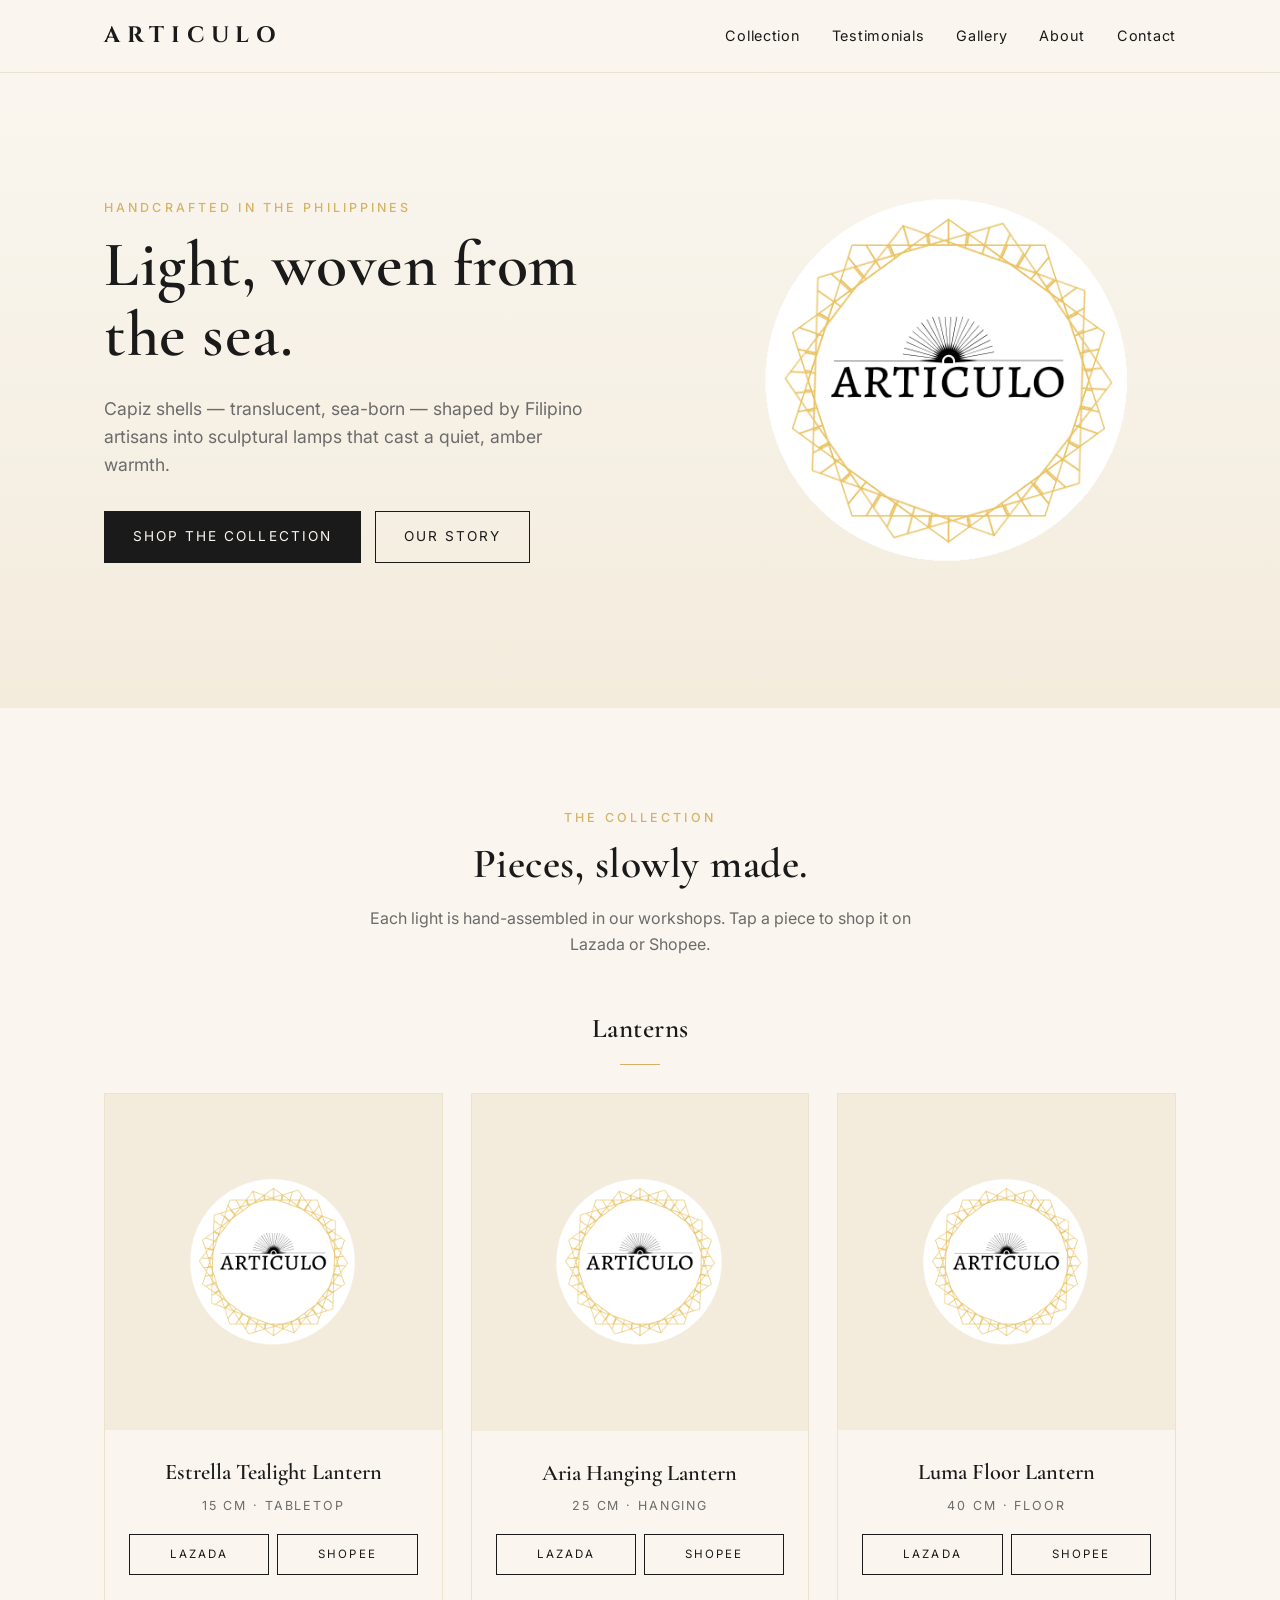
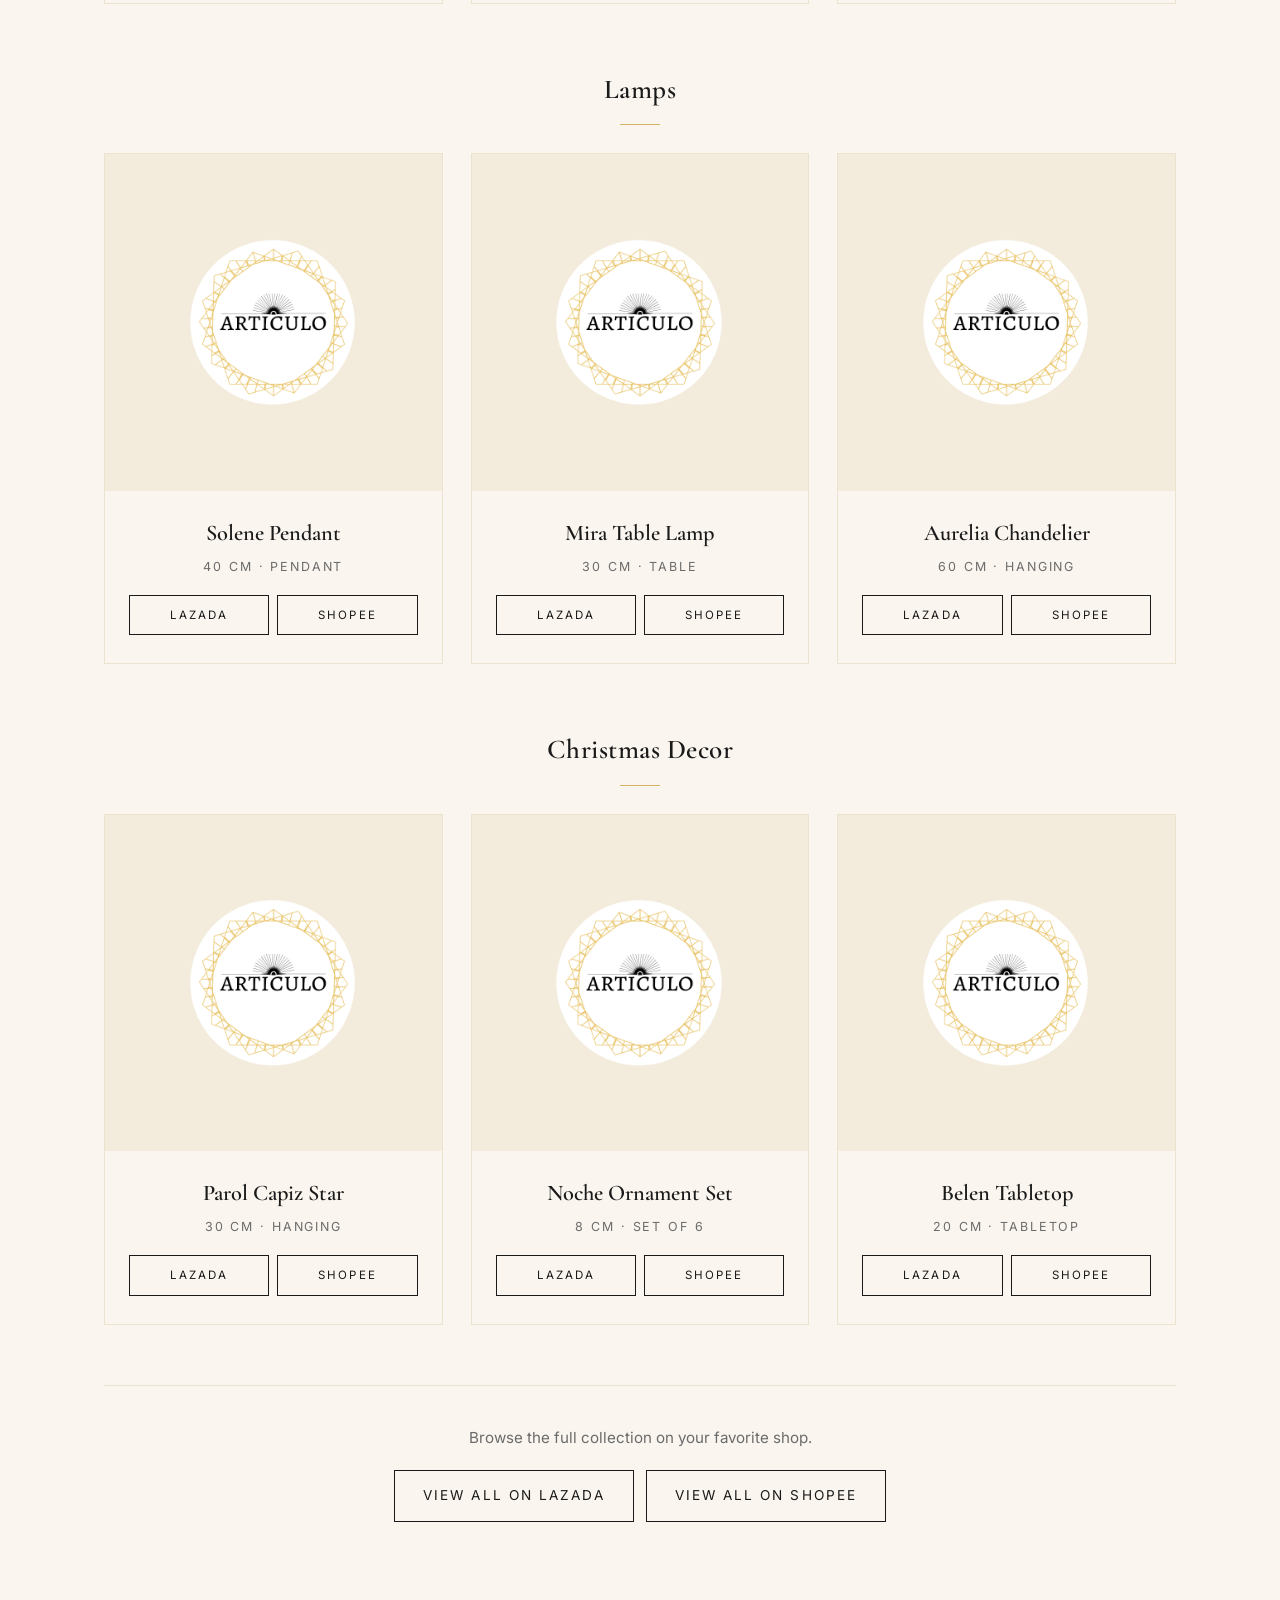
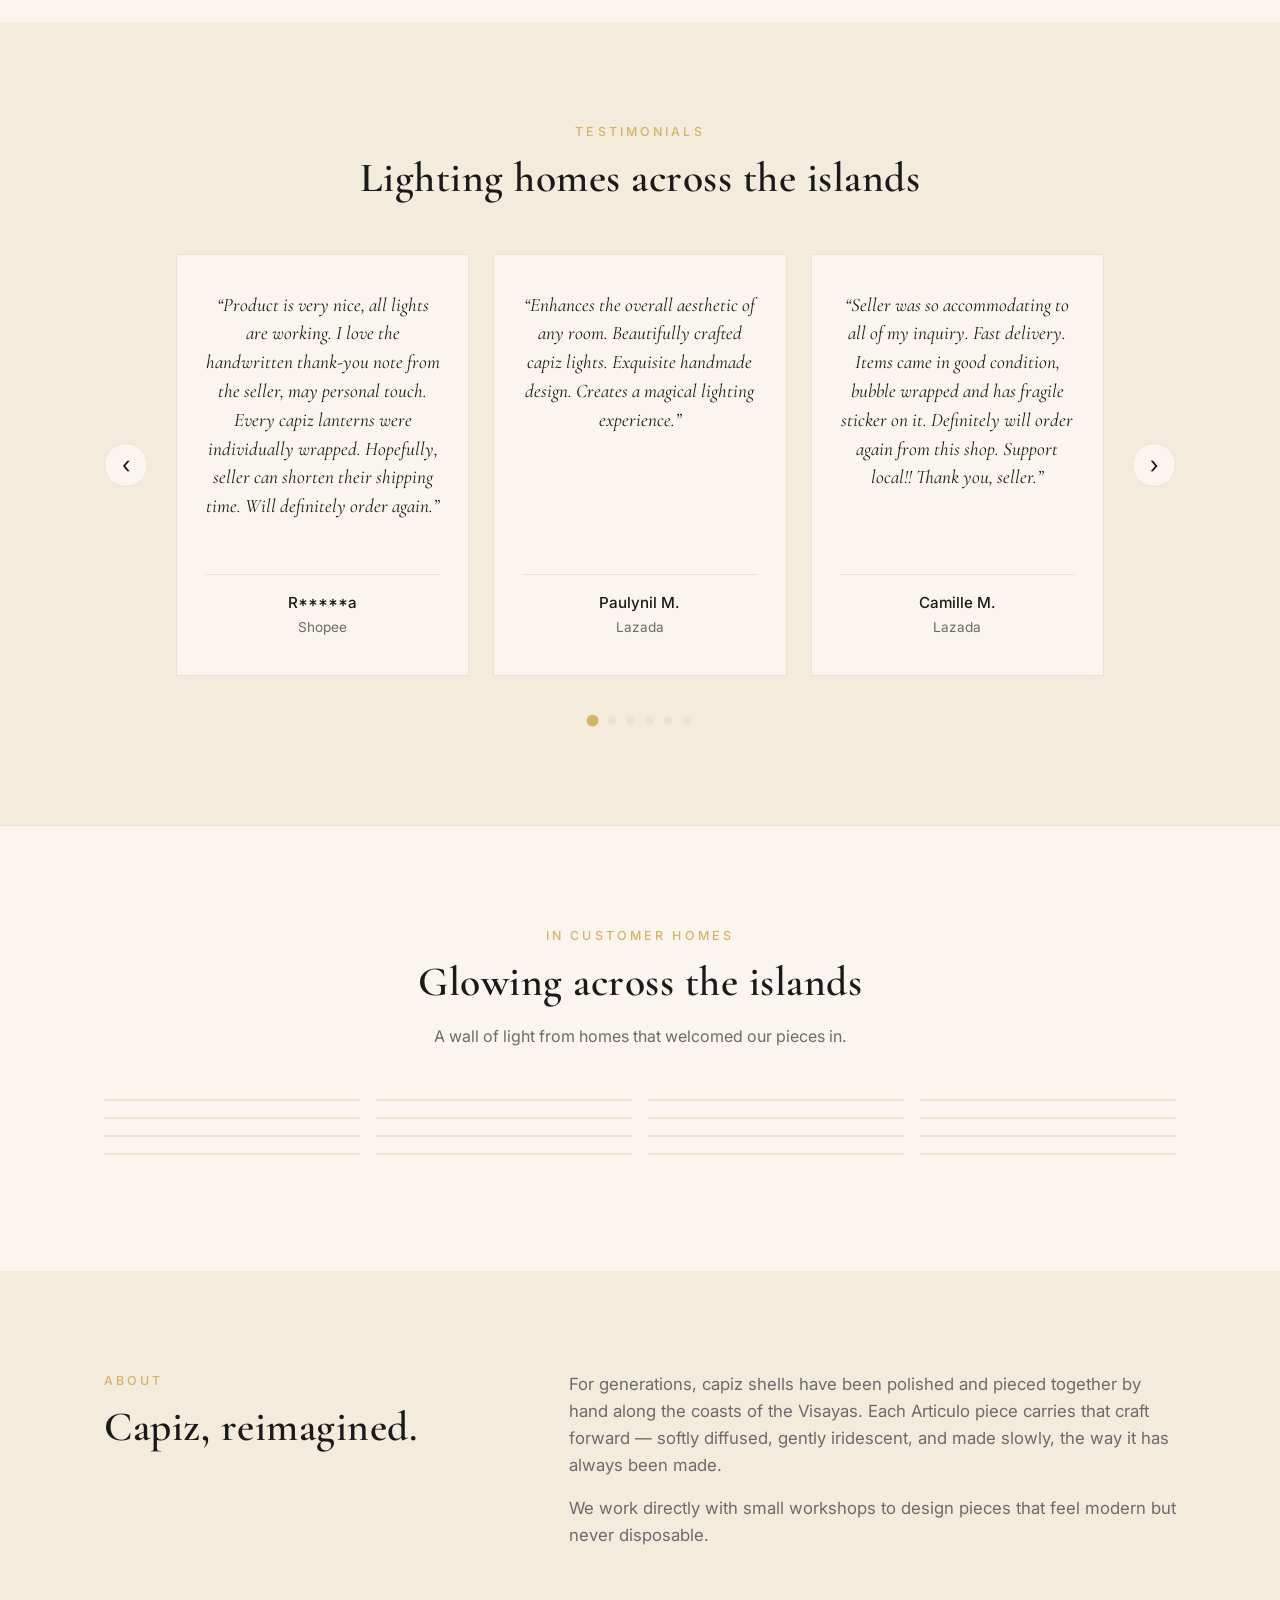
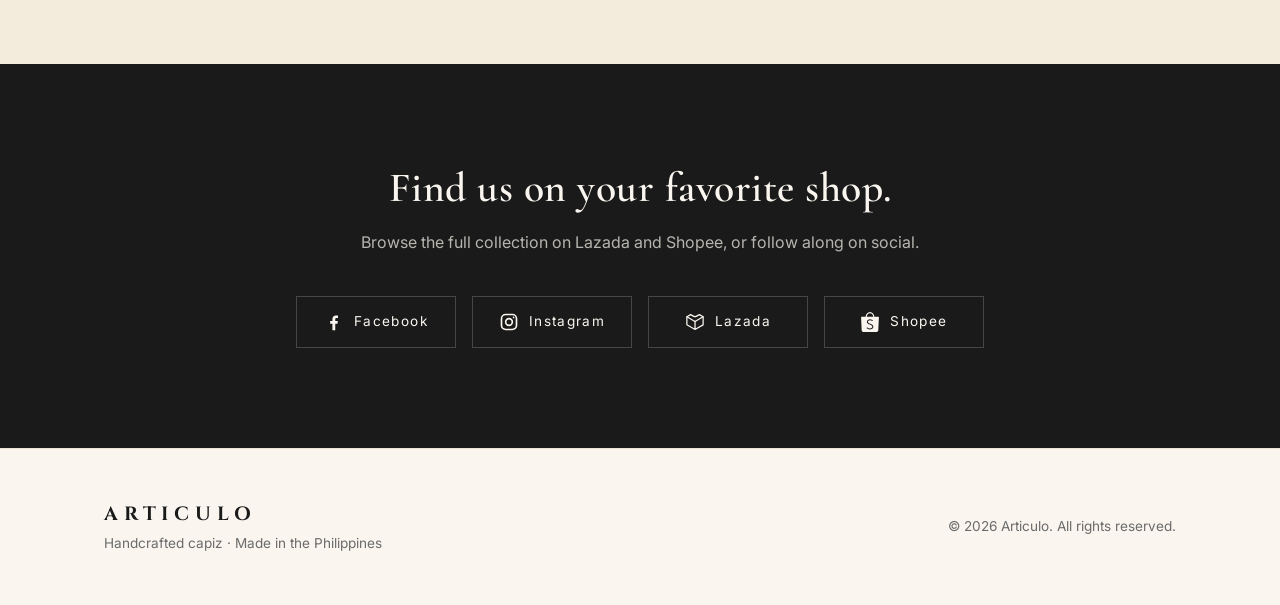
==== index.html @ 616220dd "add masonry grid layout for review images" ====
<!DOCTYPE html>
<html lang="en">

<head>
  <meta charset="UTF-8" />
  <meta name="viewport" content="width=device-width, initial-scale=1.0" />

  <title>Articulo PH</title>
  <meta name="description"
    content="Articulo creates handcrafted capiz shell handicrafts, made by Filipino artisans. Sculptural, warm-glow pendant and table lamps shipped worldwide. Shop on Lazada and Shopee." />
  <meta name="author" content="Articulo" />
  <meta name="robots" content="index, follow" />
  <meta name="theme-color" content="#d6b265" />

  <link rel="icon" type="image/png" href="./images/brand_logo.png" />
  <link rel="apple-touch-icon" href="./images/brand_logo.png" />

  <!-- Canonical (update with your real domain after deploying) -->
  <link rel="canonical" href="https://articulo.example.com/" />

  <!-- Open Graph / Facebook -->
  <meta property="og:type" content="website" />
  <meta property="og:site_name" content="Articulo" />
  <meta property="og:title" content="Articulo — Handcrafted Capiz Handicrafts" />
  <meta property="og:description"
    content="Handcrafted capiz shell Handicrafts by Filipino artisans. Sculptural, warm, made slowly." />
  <meta property="og:url" content="https://articulo.example.com/" />
  <meta property="og:image" content="https://articulo.example.com/images/brand_logo.png" />
  <meta property="og:image:alt" content="Articulo capiz handicrafts glowing warmly" />
  <meta property="og:locale" content="en_PH" />

  <!-- Twitter -->
  <meta name="twitter:card" content="summary_large_image" />
  <meta name="twitter:title" content="Articulo — Handcrafted Capiz Handicrafts" />
  <meta name="twitter:description" content="Handcrafted capiz shell Handicrafts by Filipino artisans." />
  <meta name="twitter:image" content="https://articulo.example.com/images/brand_logo.png" />

  <link rel="preconnect" href="https://fonts.googleapis.com">
  <link rel="preconnect" href="https://fonts.gstatic.com" crossorigin>
  <link
    href="https://fonts.googleapis.com/css2?family=Cinzel:wght@400;600;700&family=Cormorant+Garamond:wght@400;600;700&family=Inter:wght@300;400;500&display=swap"
    rel="stylesheet">
  <link rel="stylesheet" href="styles.css" />

  <!-- Structured data: Local business / Store -->
  <script type="application/ld+json">
  {
    "@context": "https://schema.org",
    "@type": "Store",
    "name": "Articulo",
    "description": "Handcrafted capiz shell handicrafts made by Filipino artisans.",
    "url": "https://articulo.example.com/",
    "image": "https://articulo.example.com/images/brand_logo.png",
    "address": {
      "@type": "PostalAddress",
      "addressCountry": "PH"
    },
    "sameAs": [
      "https://www.facebook.com/",
      "https://www.instagram.com/",
      "https://www.lazada.com.ph/",
      "https://shopee.ph/"
    ]
  }
  </script>
</head>

<body>
  <header class="site-header">
    <div class="container nav">
      <a href="#" class="brand">ARTICULO</a>

      <button class="menu-toggle" id="menu-toggle" aria-label="Open menu" aria-expanded="false"
        aria-controls="primary-nav">
        <span></span><span></span><span></span>
      </button>

      <nav id="primary-nav" class="primary-nav">
        <a href="#collection">Collection</a>
        <a href="#testimonials">Testimonials</a>
        <a href="#gallery">Gallery</a>
        <a href="#about">About</a>
        <a href="#contact">Contact</a>
      </nav>
    </div>
  </header>

  <main>
    <section class="hero">
      <div class="container hero-inner">
        <div class="hero-copy">
          <p class="eyebrow">Handcrafted in the Philippines</p>
          <h1>Light, woven from the sea.</h1>
          <p class="lead">
            Capiz shells — translucent, sea-born — shaped by Filipino artisans
            into sculptural lamps that cast a quiet, amber warmth.
          </p>
          <div class="hero-cta">
            <a href="#collection" class="btn btn-primary">Shop the collection</a>
            <a href="#about" class="btn btn-ghost">Our story</a>
          </div>
        </div>
        <div class="hero-logo">
          <!-- <div class="logo-ring" aria-hidden="true">
            <span class="logo-text">ARTÍCULO</span>
          </div> -->
          <img src="./images/brand_logo.png" alt="">
        </div>
      </div>
    </section>

    <section id="collection" class="collection">
      <div class="container">
        <p class="eyebrow center">The Collection</p>
        <h2 class="center">Pieces, slowly made.</h2>
        <p class="section-lead center">
          Each light is hand-assembled in our workshops. Tap a piece to shop it on Lazada or Shopee.
        </p>

        <div class="product-list" id="product-list">
          <div class="skeleton-grid" aria-hidden="true">
            <div class="skeleton-card"><div class="skeleton-media"></div><div class="skeleton-body"><div class="skeleton-line wide"></div><div class="skeleton-line narrow"></div><div class="skeleton-btns"><div class="skeleton-btn"></div><div class="skeleton-btn"></div></div></div></div>
            <div class="skeleton-card"><div class="skeleton-media"></div><div class="skeleton-body"><div class="skeleton-line wide"></div><div class="skeleton-line narrow"></div><div class="skeleton-btns"><div class="skeleton-btn"></div><div class="skeleton-btn"></div></div></div></div>
            <div class="skeleton-card"><div class="skeleton-media"></div><div class="skeleton-body"><div class="skeleton-line wide"></div><div class="skeleton-line narrow"></div><div class="skeleton-btns"><div class="skeleton-btn"></div><div class="skeleton-btn"></div></div></div></div>
            <div class="skeleton-card"><div class="skeleton-media"></div><div class="skeleton-body"><div class="skeleton-line wide"></div><div class="skeleton-line narrow"></div><div class="skeleton-btns"><div class="skeleton-btn"></div><div class="skeleton-btn"></div></div></div></div>
            <div class="skeleton-card"><div class="skeleton-media"></div><div class="skeleton-body"><div class="skeleton-line wide"></div><div class="skeleton-line narrow"></div><div class="skeleton-btns"><div class="skeleton-btn"></div><div class="skeleton-btn"></div></div></div></div>
            <div class="skeleton-card"><div class="skeleton-media"></div><div class="skeleton-body"><div class="skeleton-line wide"></div><div class="skeleton-line narrow"></div><div class="skeleton-btns"><div class="skeleton-btn"></div><div class="skeleton-btn"></div></div></div></div>
          </div>
        </div>

        <div class="collection-cta">
          <p class="collection-cta-text">Browse the full collection on your favorite shop.</p>
          <div class="collection-cta-buttons">
            <a href="https://www.lazada.com.ph/shop/articulo" target="_blank" rel="noopener" class="btn btn-ghost">View
              all on Lazada</a>
            <a href="https://shopee.ph/articulo_" target="_blank" rel="noopener" class="btn btn-ghost">View all on
              Shopee</a>
          </div>
        </div>
      </div>
    </section>

    <section id="testimonials" class="testimonials">
      <div class="container">
        <p class="eyebrow center">Testimonials</p>
        <h2 class="center">Lighting homes across the islands</h2>

        <div class="carousel" aria-roledescription="carousel" aria-label="Customer testimonials">
          <button class="carousel-btn prev" id="testimonial-prev" aria-label="Previous testimonial">&#8249;</button>

          <div class="carousel-viewport">
            <ul class="carousel-track" id="testimonial-track">
              <li class="carousel-slide placeholder">Loading testimonials…</li>
            </ul>
          </div>

          <button class="carousel-btn next" id="testimonial-next" aria-label="Next testimonial">&#8250;</button>

          <div class="carousel-dots" id="testimonial-dots" role="tablist"></div>
        </div>
      </div>
    </section>

    <section id="gallery" class="gallery">
      <div class="container">
        <p class="eyebrow center">In Customer Homes</p>
        <h2 class="center">Glowing across the islands</h2>
        <p class="section-lead center">
          A wall of light from homes that welcomed our pieces in.
        </p>
        <div class="masonry" id="masonry" aria-label="Customer photos"></div>
      </div>
    </section>

    <section id="about" class="about">
      <div class="container about-grid">
        <div>
          <p class="eyebrow">About</p>
          <h2>Capiz, reimagined.</h2>
        </div>
        <div class="about-text">
          <p>
            For generations, capiz shells have been polished and pieced together
            by hand along the coasts of the Visayas. Each Articulo piece carries
            that craft forward — softly diffused, gently iridescent, and made
            slowly, the way it has always been made.
          </p>
          <p>
            We work directly with small workshops to design pieces that feel
            modern but never disposable.
          </p>
        </div>
      </div>
    </section>

    <section id="shop" class="cta">
      <div class="container cta-inner">
        <h2>Find us on your favorite shop.</h2>
        <p>Browse the full collection on Lazada and Shopee, or follow along on social.</p>
        <div class="social-row">
          <a href="https://www.facebook.com/ArticuloPH" target="_blank" rel="noopener" class="social facebook"
            aria-label="Facebook">
            <svg viewBox="0 0 24 24" width="20" height="20" fill="currentColor">
              <path
                d="M13.5 22v-8h2.7l.4-3.2h-3.1V8.7c0-.9.3-1.6 1.6-1.6h1.7V4.2c-.3 0-1.3-.1-2.5-.1-2.5 0-4.2 1.5-4.2 4.3v2.4H7.4V14h2.7v8h3.4z" />
            </svg>
            <span>Facebook</span>
          </a>
          <a href="https://www.instagram.com/_articulo_" target="_blank" rel="noopener" class="social instagram"
            aria-label="Instagram">
            <svg viewBox="0 0 24 24" width="20" height="20" fill="none" stroke="currentColor" stroke-width="2">
              <rect x="3" y="3" width="18" height="18" rx="5" />
              <circle cx="12" cy="12" r="4" />
              <circle cx="17.5" cy="6.5" r="1" fill="currentColor" stroke="none" />
            </svg>
            <span>Instagram</span>
          </a>
          <a href="https://www.lazada.com.ph/shop/articulo" target="_blank" rel="noopener" class="social lazada"
            aria-label="Lazada">
            <svg viewBox="0 0 48 48" width="20" height="20" fill="none" stroke="currentColor" stroke-width="3"
              stroke-linecap="round" stroke-linejoin="round">
              <path
                d="m34.382 6.28l-6.426 3.71c-2.182 1.26-5.732 1.254-7.928-.014L13.56 6.242L4.5 11.473l19.56 11.294L43.5 11.544z" />
              <path
                d="M43.5 11.544v19.27L24.966 41.517a1.81 1.81 0 0 1-1.81 0L4.5 30.745V11.473m19.561 11.294v18.987" />
            </svg>
            <span>Lazada</span>
          </a>
          <a href="https://shopee.ph/articulo_" target="_blank" rel="noopener" class="social shopee"
            aria-label="Shopee">
            <svg viewBox="0 0 24 24" width="20" height="20" fill="currentColor">
              <path
                d="M15.9414 17.9633c.229-1.879-.981-3.077-4.1758-4.0969-1.548-.528-2.277-1.22-2.26-2.1719.065-1.056 1.048-1.825 2.352-1.85a5.2898 5.2898 0 0 1 2.8838.89c.116.072.197.06.263-.039.09-.145.315-.494.39-.62.051-.081.061-.187-.068-.281-.185-.1369-.704-.4149-.983-.5319a6.4697 6.4697 0 0 0-2.5118-.514c-1.909.008-3.4129 1.215-3.5389 2.826-.082 1.1629.494 2.1078 1.73 2.8278.262.152 1.6799.716 2.2438.892 1.774.552 2.695 1.5419 2.478 2.6969-.197 1.047-1.299 1.7239-2.818 1.7439-1.2039-.046-2.2878-.537-3.1278-1.19l-.141-.11c-.104-.08-.218-.075-.287.03-.05.077-.376.547-.458.67-.077.108-.035.168.045.234.35.293.817.613 1.134.775a6.7097 6.7097 0 0 0 2.8289.727 4.9048 4.9048 0 0 0 2.0759-.354c1.095-.465 1.8029-1.394 1.9449-2.554zM11.9986 1.4009c-2.068 0-3.7539 1.95-3.8329 4.3899h7.6657c-.08-2.44-1.765-4.3899-3.8328-4.3899zm7.8516 22.5981-.08.001-15.7843-.002c-1.074-.04-1.863-.91-1.971-1.991l-.01-.195L1.298 6.2858a.459.459 0 0 1 .45-.494h4.9748C6.8448 2.568 9.1607 0 11.9996 0c2.8388 0 5.1537 2.5689 5.2757 5.7898h4.9678a.459.459 0 0 1 .458.483l-.773 15.5883-.007.131c-.094 1.094-.979 1.9769-2.0709 2.0059z" />
            </svg>
            <span>Shopee</span>
          </a>
        </div>
      </div>
    </section>

  </main>

  <footer id="contact" class="site-footer">
    <div class="container footer-inner">
      <div>
        <p class="brand brand-footer">ARTICULO</p>
        <p class="muted">Handcrafted capiz · Made in the Philippines</p>
      </div>
      <p class="muted">© <span id="year"></span> Articulo. All rights reserved.</p>
    </div>
  </footer>

  <button id="back-to-top" class="back-to-top" aria-label="Back to top">
    <svg viewBox="0 0 24 24" width="20" height="20" fill="none" stroke="currentColor" stroke-width="2"
      stroke-linecap="round" stroke-linejoin="round">
      <path d="M12 19V5" />
      <path d="m5 12 7-7 7 7" />
    </svg>
  </button>

  <script src="main.js"></script>
</body>

</html>
---- styles.css ----
:root {
  --gold: #d6b265;
  --gold-soft: #e7cf94;
  --ink: #1a1a1a;
  --muted: #6b6b6b;
  --cream: #faf6ef;
  --cream-2: #f3ecdd;
  --border: #ece3cf;
}

* {
  box-sizing: border-box;
}

html {
  scroll-behavior: smooth;
}
@media (prefers-reduced-motion: reduce) {
  html {
    scroll-behavior: auto;
  }
}

section[id],
footer[id] {
  scroll-margin-top: 80px;
}

html,
body {
  margin: 0;
  padding: 0;
  background: var(--cream);
  color: var(--ink);
  font-family:
    "Inter",
    -apple-system,
    BlinkMacSystemFont,
    sans-serif;
  font-weight: 400;
  line-height: 1.6;
  -webkit-font-smoothing: antialiased;
  overflow-x: hidden;
}

.container {
  max-width: 1120px;
  margin: 0 auto;
  padding: 0 24px;
}

h1,
h2,
h3 {
  font-family: "Cormorant Garamond", Georgia, serif;
  font-weight: 600;
  letter-spacing: 0.5px;
  margin: 0;
}

h1 {
  font-size: clamp(2.4rem, 5vw, 4rem);
  line-height: 1.1;
}
h2 {
  font-size: clamp(1.8rem, 3.5vw, 2.6rem);
  line-height: 1.2;
}

p {
  margin: 0 0 1rem;
}

.eyebrow {
  font-size: 0.78rem;
  letter-spacing: 0.25em;
  text-transform: uppercase;
  color: var(--gold);
  font-weight: 500;
  margin-bottom: 0.75rem;
}

.center {
  text-align: center;
}

/* Header */
.site-header {
  position: sticky;
  top: 0;
  background: rgba(250, 246, 239, 0.85);
  backdrop-filter: blur(10px);
  border-bottom: 1px solid var(--border);
  z-index: 50;
}
.nav {
  display: flex;
  align-items: center;
  justify-content: space-between;
  padding: 18px 24px;
}
.brand {
  font-family: "Cinzel", "Cormorant Garamond", serif;
  font-size: 1.4rem;
  font-weight: 700;
  letter-spacing: 0.3em;
  color: var(--ink);
  text-decoration: none;
}
.primary-nav a {
  color: var(--ink);
  text-decoration: none;
  margin-left: 28px;
  font-size: 0.9rem;
  letter-spacing: 0.05em;
  padding-bottom: 4px;
  border-bottom: 1px solid transparent;
  transition:
    color 0.2s ease,
    border-color 0.2s ease;
}
@media (hover: hover) and (pointer: fine) {
  .primary-nav a:hover {
    color: var(--gold);
    border-bottom-color: var(--gold);
  }
}
.primary-nav a:focus-visible {
  outline: 2px solid var(--gold);
  outline-offset: 3px;
}

/* Hamburger button */
.menu-toggle {
  display: none;
  width: 40px;
  height: 40px;
  border: none;
  background: transparent;
  padding: 0;
  cursor: pointer;
  position: relative;
  z-index: 20;
}
.menu-toggle span {
  display: block;
  position: absolute;
  left: 8px;
  right: 8px;
  height: 2px;
  background: var(--ink);
  transition:
    transform 0.25s ease,
    opacity 0.2s ease,
    top 0.25s ease;
}
.menu-toggle span:nth-child(1) {
  top: 13px;
}
.menu-toggle span:nth-child(2) {
  top: 19px;
}
.menu-toggle span:nth-child(3) {
  top: 25px;
}
.menu-toggle[aria-expanded="true"] span:nth-child(1) {
  top: 19px;
  transform: rotate(45deg);
}
.menu-toggle[aria-expanded="true"] span:nth-child(2) {
  opacity: 0;
}
.menu-toggle[aria-expanded="true"] span:nth-child(3) {
  top: 19px;
  transform: rotate(-45deg);
}

/* Hero */
.hero {
  padding: 80px 0 100px;
  background: linear-gradient(180deg, var(--cream) 0%, var(--cream-2) 100%);
}
.hero-inner {
  display: grid;
  grid-template-columns: 1.1fr 0.9fr;
  gap: 60px;
  align-items: center;
}
.hero-copy .lead {
  font-size: 1.1rem;
  color: var(--muted);
  max-width: 480px;
  margin-top: 1.5rem;
}
.hero-cta {
  display: flex;
  gap: 14px;
  margin-top: 2rem;
  flex-wrap: wrap;
}
.btn {
  display: inline-block;
  padding: 14px 28px;
  text-decoration: none;
  font-size: 0.85rem;
  letter-spacing: 0.15em;
  text-transform: uppercase;
  transition: all 0.2s ease;
  border: 1px solid transparent;
}
.btn-primary {
  background: var(--ink);
  color: var(--cream);
}
.btn-primary:hover {
  background: var(--gold);
  color: var(--ink);
}
.btn-ghost {
  border-color: var(--ink);
  color: var(--ink);
}
.btn-ghost:hover {
  background: var(--ink);
  color: var(--cream);
}
.btn:focus-visible {
  outline: 2px solid var(--gold);
  outline-offset: 3px;
}

/* Hero logo */
.hero-logo {
  display: flex;
  justify-content: center;
}
.hero-logo img {
  display: block;
  width: 100%;
  max-width: 540px;
  height: auto;
}

/* About */
.about {
  padding: 100px 0;
  background: var(--cream-2);
}
.about-grid {
  display: grid;
  grid-template-columns: 1fr 1.5fr;
  gap: 60px;
  align-items: start;
}
.about-text p {
  color: var(--muted);
  font-size: 1.05rem;
}

/* Testimonials */
.testimonials {
  padding: 100px 0;
  background: var(--cream-2);
}
.carousel {
  --per-view: 3;
  position: relative;
  margin-top: 50px;
  display: grid;
  grid-template-columns: auto 1fr auto;
  align-items: center;
  gap: 16px;
}
.carousel-viewport {
  overflow: hidden;
  width: 100%;
}
.carousel-track {
  display: flex;
  list-style: none;
  margin: 0;
  padding: 0;
  transition: transform 0.6s cubic-bezier(0.22, 1, 0.36, 1);
}
.carousel-slide {
  flex: 0 0 calc(100% / var(--per-view));
  padding: 0 12px;
  box-sizing: border-box;
  display: flex;
}
.carousel-slide.placeholder {
  text-align: center;
  color: var(--muted);
  padding: 60px 20px;
}
.testimonial {
  background: var(--cream);
  border: 1px solid var(--border);
  padding: 36px 28px;
  margin: 0;
  width: 100%;
  position: relative;
  text-align: center;
  display: flex;
  flex-direction: column;
  justify-content: space-between;
}
.testimonial blockquote {
  margin: 0 0 24px;
  font-family: "Cormorant Garamond", serif;
  font-size: 1.2rem;
  line-height: 1.5;
  color: var(--ink);
  font-style: italic;
  flex: 1;
}
.testimonial figcaption {
  display: flex;
  flex-direction: column;
  align-items: center;
  border-top: 1px solid var(--border);
  padding-top: 16px;
}
.testimonial figcaption strong {
  font-weight: 500;
  font-size: 0.95rem;
}
.testimonial figcaption span {
  color: var(--muted);
  font-size: 0.85rem;
  margin-top: 2px;
}
.carousel-btn {
  width: 44px;
  height: 44px;
  border-radius: 50%;
  border: 1px solid var(--border);
  background: var(--cream);
  color: var(--ink);
  font-size: 1.5rem;
  line-height: 1;
  cursor: pointer;
  display: flex;
  align-items: center;
  justify-content: center;
  transition: all 0.2s ease;
  font-family: inherit;
}
.carousel-btn:hover {
  background: var(--gold);
  border-color: var(--gold);
  color: var(--ink);
}
.carousel-dots {
  grid-column: 1 / -1;
  display: flex;
  justify-content: center;
  gap: 10px;
  margin-top: 24px;
}
.carousel-dot {
  width: 9px;
  height: 9px;
  border-radius: 50%;
  border: none;
  background: var(--border);
  padding: 0;
  cursor: pointer;
  transition:
    background 0.2s ease,
    transform 0.2s ease;
}
.carousel-dot[aria-selected="true"] {
  background: var(--gold);
  transform: scale(1.3);
}

/* Gallery / Masonry */
.gallery {
  padding: 100px 0;
  background: var(--cream);
  border-top: 1px solid var(--border);
}
.masonry {
  margin-top: 50px;
  column-count: 4;
  column-gap: 16px;
}
.masonry-item {
  break-inside: avoid;
  margin: 0 0 16px;
  display: block;
  overflow: hidden;
  border: 1px solid var(--border);
  background: var(--cream-2);
  opacity: 0;
  transform: translateY(20px);
  transition:
    opacity 0.5s ease,
    transform 0.5s ease;
}
.masonry-item.is-visible {
  opacity: 1;
  transform: translateY(0);
}
.masonry-item img {
  display: block;
  width: 100%;
  height: auto;
  transition: transform 0.5s ease;
}
@media (hover: hover) and (pointer: fine) {
  .masonry-item:hover {
    border-color: rgba(214, 178, 101, 0.4);
  }
  .masonry-item:hover img {
    transform: scale(1.04);
  }
}

/* Collection / Products */
.collection {
  padding: 100px 0;
  background: var(--cream);
}
.section-lead {
  color: var(--muted);
  max-width: 560px;
  margin: 1rem auto 0;
}
.product-list {
  margin-top: 50px;
}
.product-group + .product-group {
  margin-top: 64px;
}
.category-heading {
  font-family: "Cormorant Garamond", serif;
  font-size: 1.7rem;
  font-weight: 600;
  text-align: center;
  margin: 0 0 28px;
  position: relative;
  padding-bottom: 14px;
}
.category-heading::after {
  content: "";
  position: absolute;
  bottom: 0;
  left: 50%;
  transform: translateX(-50%);
  width: 40px;
  height: 1px;
  background: var(--gold);
}
.product-grid {
  display: grid;
  grid-template-columns: repeat(3, 1fr);
  gap: 28px;
}
.product-placeholder {
  text-align: center;
  color: var(--muted);
  padding: 40px;
  margin: 0;
}

/* Skeleton loader */
@keyframes shimmer {
  from {
    background-position: -200% 0;
  }
  to {
    background-position: 200% 0;
  }
}
.skeleton-grid {
  display: grid;
  grid-template-columns: repeat(3, 1fr);
  gap: 28px;
}
.skeleton-card {
  border: 1px solid var(--border);
  display: flex;
  flex-direction: column;
}
.skeleton-media {
  aspect-ratio: 1 / 1;
  background: var(--cream-2);
}
.skeleton-body {
  padding: 24px 24px 28px;
  display: flex;
  flex-direction: column;
  align-items: center;
  gap: 10px;
}
.skeleton-line,
.skeleton-btn,
.skeleton-media {
  background: linear-gradient(
    90deg,
    var(--cream-2) 25%,
    var(--border) 50%,
    var(--cream-2) 75%
  );
  background-size: 200% 100%;
  animation: shimmer 1.6s ease-in-out infinite;
}
@media (prefers-reduced-motion: reduce) {
  .skeleton-line,
  .skeleton-btn,
  .skeleton-media {
    animation: none;
  }
}
.skeleton-line {
  height: 14px;
  border-radius: 2px;
}
.skeleton-line.wide {
  width: 60%;
}
.skeleton-line.narrow {
  width: 35%;
}
.skeleton-btns {
  display: flex;
  gap: 8px;
  width: 100%;
  margin-top: 8px;
}
.skeleton-btn {
  flex: 1;
  height: 36px;
}

@keyframes gold-shimmer {
  0%,
  100% {
    box-shadow:
      0 0 0 1px rgba(214, 178, 101, 0.35),
      0 6px 20px rgba(214, 178, 101, 0.25),
      0 16px 40px rgba(214, 178, 101, 0.12);
  }
  50% {
    box-shadow:
      0 0 0 1px rgba(231, 207, 148, 0.6),
      0 6px 24px rgba(231, 207, 148, 0.4),
      0 18px 48px rgba(214, 178, 101, 0.22);
  }
}

.product-card {
  background: var(--cream);
  border: 1px solid var(--border);
  display: flex;
  flex-direction: column;
  transition:
    transform 0.3s ease,
    box-shadow 0.3s ease,
    border-color 0.3s ease;
}

.product-card.fade-up {
  opacity: 0;
  transform: translateY(28px);
  transition:
    opacity 0.5s ease,
    transform 0.5s ease,
    box-shadow 0.3s ease,
    border-color 0.3s ease;
}

.product-card.fade-up.is-visible {
  opacity: 1;
  transform: translateY(0);
  transition:
    opacity 0.5s ease,
    transform 0.5s ease,
    box-shadow 0.3s ease,
    border-color 0.3s ease;
}

.product-card:hover {
  border-color: rgba(214, 178, 101, 0.15);
  animation: gold-shimmer 2s ease-in-out infinite;
}

.product-card.is-visible:hover {
  transform: translateY(-4px);
}
.product-media {
  aspect-ratio: 1 / 1;
  background: var(--cream-2);
  display: flex;
  align-items: center;
  justify-content: center;
  padding: 30px;
  overflow: hidden;
  position: relative;
}
.product-media img {
  max-width: 75%;
  max-height: 75%;
  object-fit: contain;
  transition: transform 0.5s ease;
}

.product-desc-overlay {
  position: absolute;
  inset: 0;
  background: rgba(26, 26, 26, 0.82);
  display: flex;
  align-items: center;
  justify-content: center;
  padding: 24px;
  opacity: 0;
  transition: opacity 0.35s ease;
  pointer-events: none;
}
.product-desc-overlay p {
  color: var(--cream);
  font-family: "Cormorant Garamond", serif;
  font-size: 1rem;
  line-height: 1.6;
  text-align: center;
  margin: 0;
  font-style: italic;
}
.product-desc-text {
  color: var(--muted);
  font-family: "Cormorant Garamond", serif;
  font-size: 0.95rem;
  line-height: 1.55;
  font-style: italic;
  margin: 0 0 18px;
}
@media (hover: hover) and (pointer: fine) {
  .product-card:hover .product-desc-overlay {
    opacity: 1;
  }
  .product-desc-text {
    display: none;
  }
}
@media (hover: none) {
  .product-desc-overlay {
    display: none;
  }
}
.product-body {
  padding: 24px 24px 28px;
  text-align: center;
  flex: 1;
  display: flex;
  flex-direction: column;
}
.product-name {
  font-family: "Cormorant Garamond", serif;
  font-size: 1.4rem;
  font-weight: 600;
  margin: 0 0 6px;
  color: var(--ink);
}
.product-size {
  color: var(--muted);
  font-size: 0.78rem;
  letter-spacing: 0.15em;
  text-transform: uppercase;
  margin: 0 0 18px;
}
.product-links {
  display: flex;
  gap: 8px;
  justify-content: center;
  margin-top: auto;
}
.product-link {
  flex: 1;
  padding: 10px 8px;
  font-size: 0.72rem;
  letter-spacing: 0.18em;
  text-transform: uppercase;
  text-decoration: none;
  color: var(--ink);
  border: 1px solid var(--ink);
  transition:
    background 0.2s ease,
    color 0.2s ease;
}
.product-link:hover {
  background: var(--ink);
  color: var(--cream);
}
.product-link:focus-visible {
  outline: 2px solid var(--gold);
  outline-offset: 3px;
}
.collection-cta {
  margin-top: 60px;
  text-align: center;
  padding-top: 40px;
  border-top: 1px solid var(--border);
}
.collection-cta-text {
  color: var(--muted);
  margin: 0 0 20px;
  font-size: 0.95rem;
}
.collection-cta-buttons {
  display: flex;
  justify-content: center;
  gap: 12px;
  flex-wrap: wrap;
}
@media (max-width: 480px) {
  .collection-cta {
    margin-top: 40px;
    padding-top: 30px;
  }
  .collection-cta-buttons {
    flex-direction: column;
    align-items: stretch;
  }
  .collection-cta-buttons .btn {
    text-align: center;
  }
}

/* CTA / Social */
.cta {
  padding: 100px 0;
  background: var(--ink);
  color: var(--cream);
  text-align: center;
}
.cta h2 {
  color: var(--cream);
}
.cta p {
  color: rgba(250, 246, 239, 0.7);
  margin-top: 1rem;
}
.social-row {
  margin-top: 40px;
  display: flex;
  justify-content: center;
  gap: 16px;
  flex-wrap: wrap;
}
.social {
  display: inline-flex;
  align-items: center;
  justify-content: center;
  gap: 10px;
  padding: 14px 22px;
  min-width: 160px;
  border: 1px solid rgba(250, 246, 239, 0.2);
  color: var(--cream);
  text-decoration: none;
  font-size: 0.85rem;
  letter-spacing: 0.1em;
  transition: all 0.2s ease;
}
.social:hover {
  background: var(--gold);
  color: var(--ink);
  border-color: var(--gold);
}
.social:focus-visible {
  outline: 2px solid var(--gold);
  outline-offset: 3px;
}

/* Back to top */
.back-to-top {
  position: fixed;
  right: 24px;
  bottom: 24px;
  width: 46px;
  height: 46px;
  border-radius: 50%;
  border: 1px solid rgba(0, 0, 0, 0.08);
  background: var(--gold);
  color: var(--ink);
  display: flex;
  align-items: center;
  justify-content: center;
  cursor: pointer;
  opacity: 0;
  visibility: hidden;
  transform: translateY(10px);
  transition:
    opacity 0.25s ease,
    transform 0.2s ease,
    background 0.2s ease,
    visibility 0.25s;
  box-shadow: 0 6px 20px rgba(0, 0, 0, 0.2);
  z-index: 60;
}
.back-to-top.is-visible {
  opacity: 1;
  visibility: visible;
  transform: translateY(0);
}
.back-to-top:focus {
  outline: none;
}
.back-to-top:focus-visible {
  outline: 2px solid var(--ink);
  outline-offset: 3px;
}
@media (hover: hover) and (pointer: fine) {
  .back-to-top:hover {
    background: #c79f4f;
    transform: translateY(-2px);
  }
}
@media (max-width: 480px) {
  .back-to-top {
    right: 16px;
    bottom: 16px;
    width: 42px;
    height: 42px;
  }
}

/* Footer */
.site-footer {
  padding: 50px 0;
  background: var(--cream);
  border-top: 1px solid var(--border);
}
.footer-inner {
  display: flex;
  justify-content: space-between;
  align-items: center;
  flex-wrap: wrap;
  gap: 20px;
}
.brand-footer {
  font-size: 1.2rem;
  margin: 0 0 4px;
}
.muted {
  color: var(--muted);
  font-size: 0.85rem;
  margin: 0;
}

/* Responsive — tablet and below */
@media (max-width: 820px) {
  .container {
    padding: 0 20px;
  }

  /* Header */
  .nav {
    padding: 14px 20px;
  }
  .brand {
    font-size: 1.15rem;
    letter-spacing: 0.2em;
  }
  .menu-toggle {
    display: block;
  }
  .primary-nav {
    position: absolute;
    top: 100%;
    left: 0;
    right: 0;
    background: var(--cream);
    border-bottom: 1px solid var(--border);
    display: flex;
    flex-direction: column;
    align-items: stretch;
    padding: 8px 0;
    transform: translateY(-12px);
    opacity: 0;
    visibility: hidden;
    transition:
      transform 0.25s ease,
      opacity 0.2s ease,
      visibility 0.25s;
    box-shadow: 0 8px 20px rgba(0, 0, 0, 0.04);
  }
  .primary-nav[data-open="true"] {
    transform: translateY(0);
    opacity: 1;
    visibility: visible;
  }
  .primary-nav a {
    margin: 0;
    padding: 16px 24px;
    border-top: 1px solid var(--border);
    font-size: 0.95rem;
    letter-spacing: 0.1em;
  }
  .primary-nav a:first-child {
    border-top: none;
  }

  /* Hero */
  .hero {
    padding: 50px 0 60px;
  }
  .hero-inner {
    grid-template-columns: 1fr;
    gap: 36px;
    text-align: center;
  }
  .hero-copy .lead {
    margin-left: auto;
    margin-right: auto;
  }
  .hero-cta {
    justify-content: center;
  }
  .hero-logo img {
    max-width: 240px;
  }

  /* About */
  .about,
  .testimonials,
  .gallery,
  .cta {
    padding: 64px 0;
  }
  .masonry {
    margin-top: 36px;
    column-count: 3;
    column-gap: 12px;
  }
  .masonry-item {
    margin-bottom: 12px;
  }
  .about-grid {
    grid-template-columns: 1fr;
    gap: 24px;
    text-align: center;
  }

  /* Carousel — hide side arrows on touch screens, rely on swipe + dots */
  .carousel {
    --per-view: 1;
    grid-template-columns: 1fr;
    gap: 0;
  }
  .carousel-btn {
    display: none;
  }
  .testimonial {
    padding: 32px 22px;
  }
  .testimonial blockquote {
    font-size: 1.15rem;
  }

  /* Collection */
  .collection {
    padding: 64px 0;
  }
  .product-list {
    margin-top: 36px;
  }
  .product-group + .product-group {
    margin-top: 48px;
  }
  .category-heading {
    font-size: 1.45rem;
    margin-bottom: 22px;
  }
  .product-grid {
    grid-template-columns: repeat(3, 1fr);
    gap: 16px;
  }
  .product-media {
    padding: 24px;
  }
  .product-body {
    padding: 18px 16px 22px;
  }
  .product-name {
    font-size: 1.2rem;
  }

  /* CTA / Social */
  .social-row {
    gap: 10px;
    margin-top: 32px;
  }
  .social {
    padding: 12px 18px;
    font-size: 0.8rem;
  }

  /* Footer */
  .footer-inner {
    flex-direction: column;
    text-align: center;
    gap: 12px;
  }
}

/* Phones */
@media (max-width: 480px) {
  .container {
    padding: 0 16px;
  }
  .brand {
    font-size: 1.05rem;
  }
  .hero {
    padding: 40px 0 50px;
  }
  .hero-cta {
    flex-direction: column;
    align-items: stretch;
  }
  .hero-cta .btn {
    text-align: center;
  }
  .logo-ring {
    width: 180px;
    height: 180px;
  }
  .logo-text {
    font-size: 1.15rem;
    letter-spacing: 0.25em;
    padding: 4px 8px;
  }
  .about,
  .testimonials,
  .collection,
  .gallery,
  .cta {
    padding: 56px 0;
  }
  .masonry {
    column-count: 2;
    column-gap: 10px;
  }
  .masonry-item {
    margin-bottom: 10px;
  }
  .product-grid {
    grid-template-columns: 1fr;
  }
  .testimonial {
    padding: 28px 20px;
  }
  .testimonial blockquote {
    font-size: 1.05rem;
  }
  .social {
    padding: 12px 14px;
    min-width: 0;
    flex: 1 1 calc(50% - 10px);
  }
}
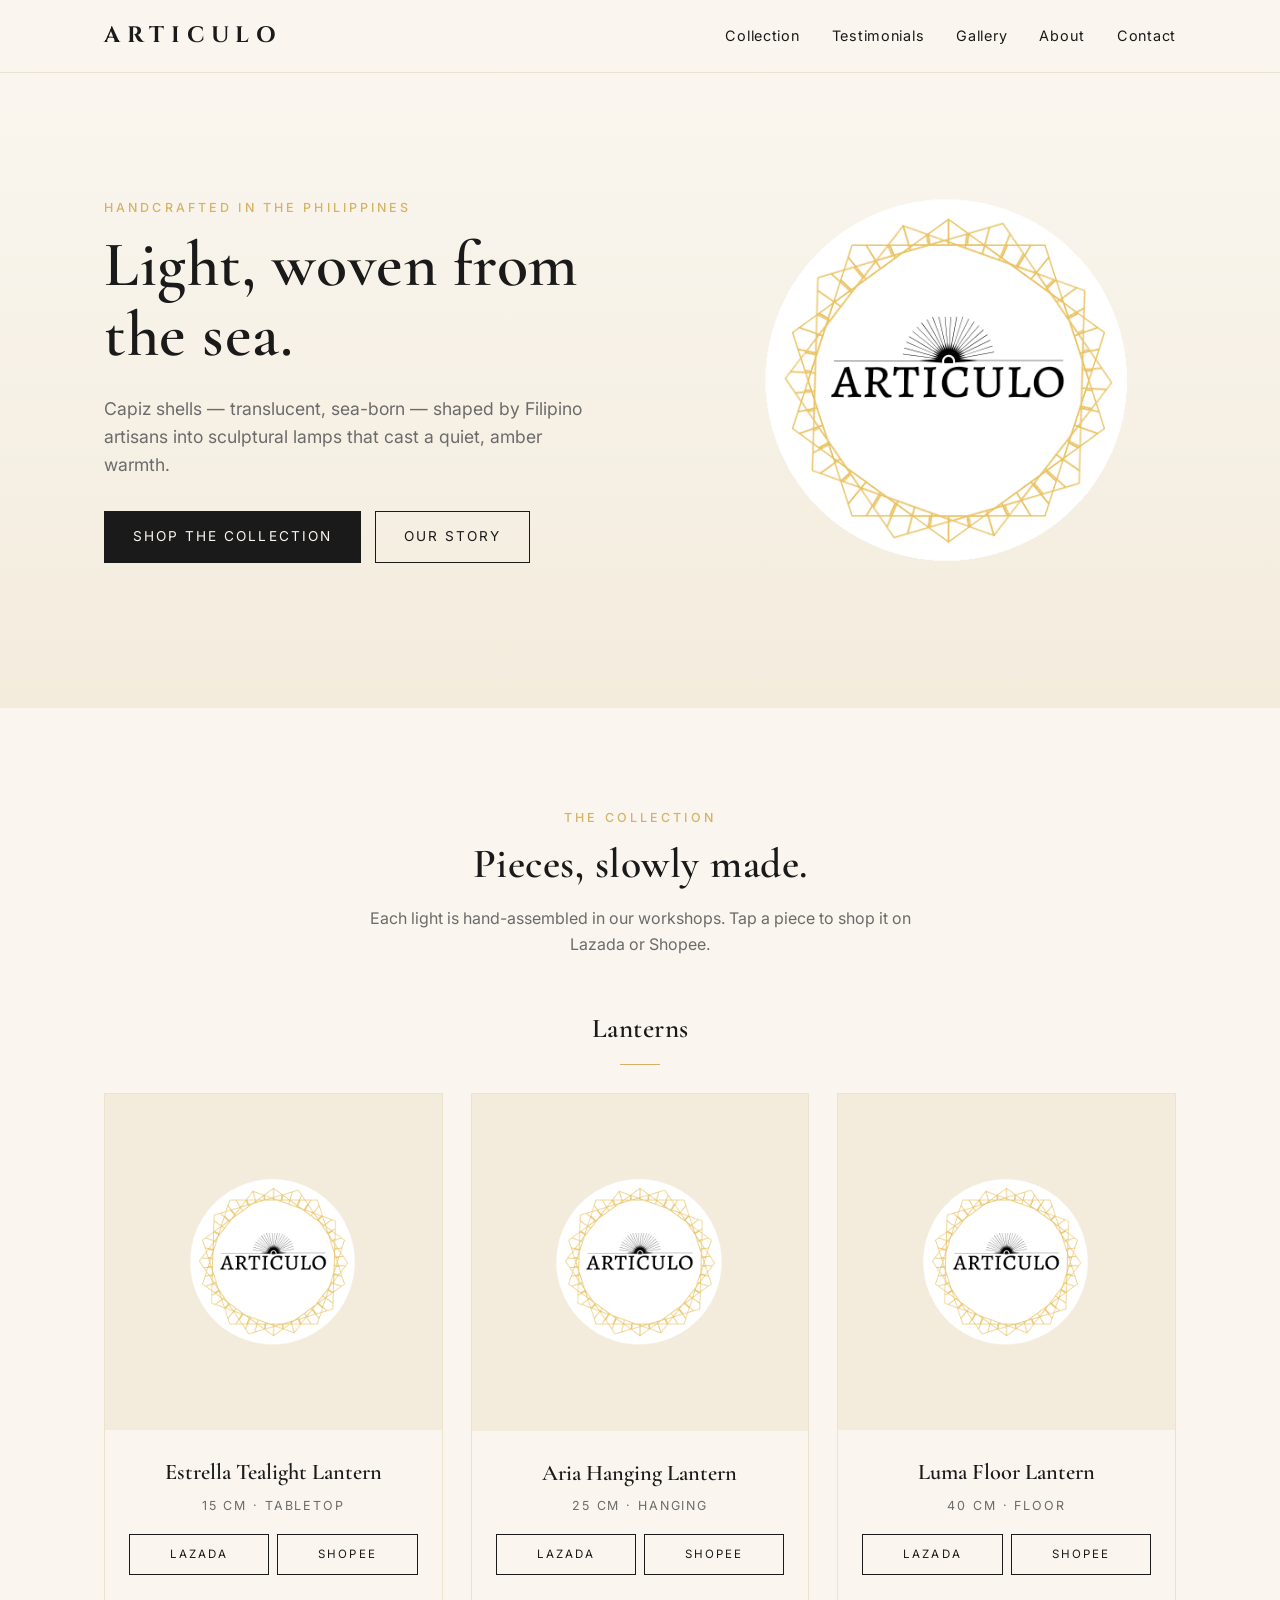
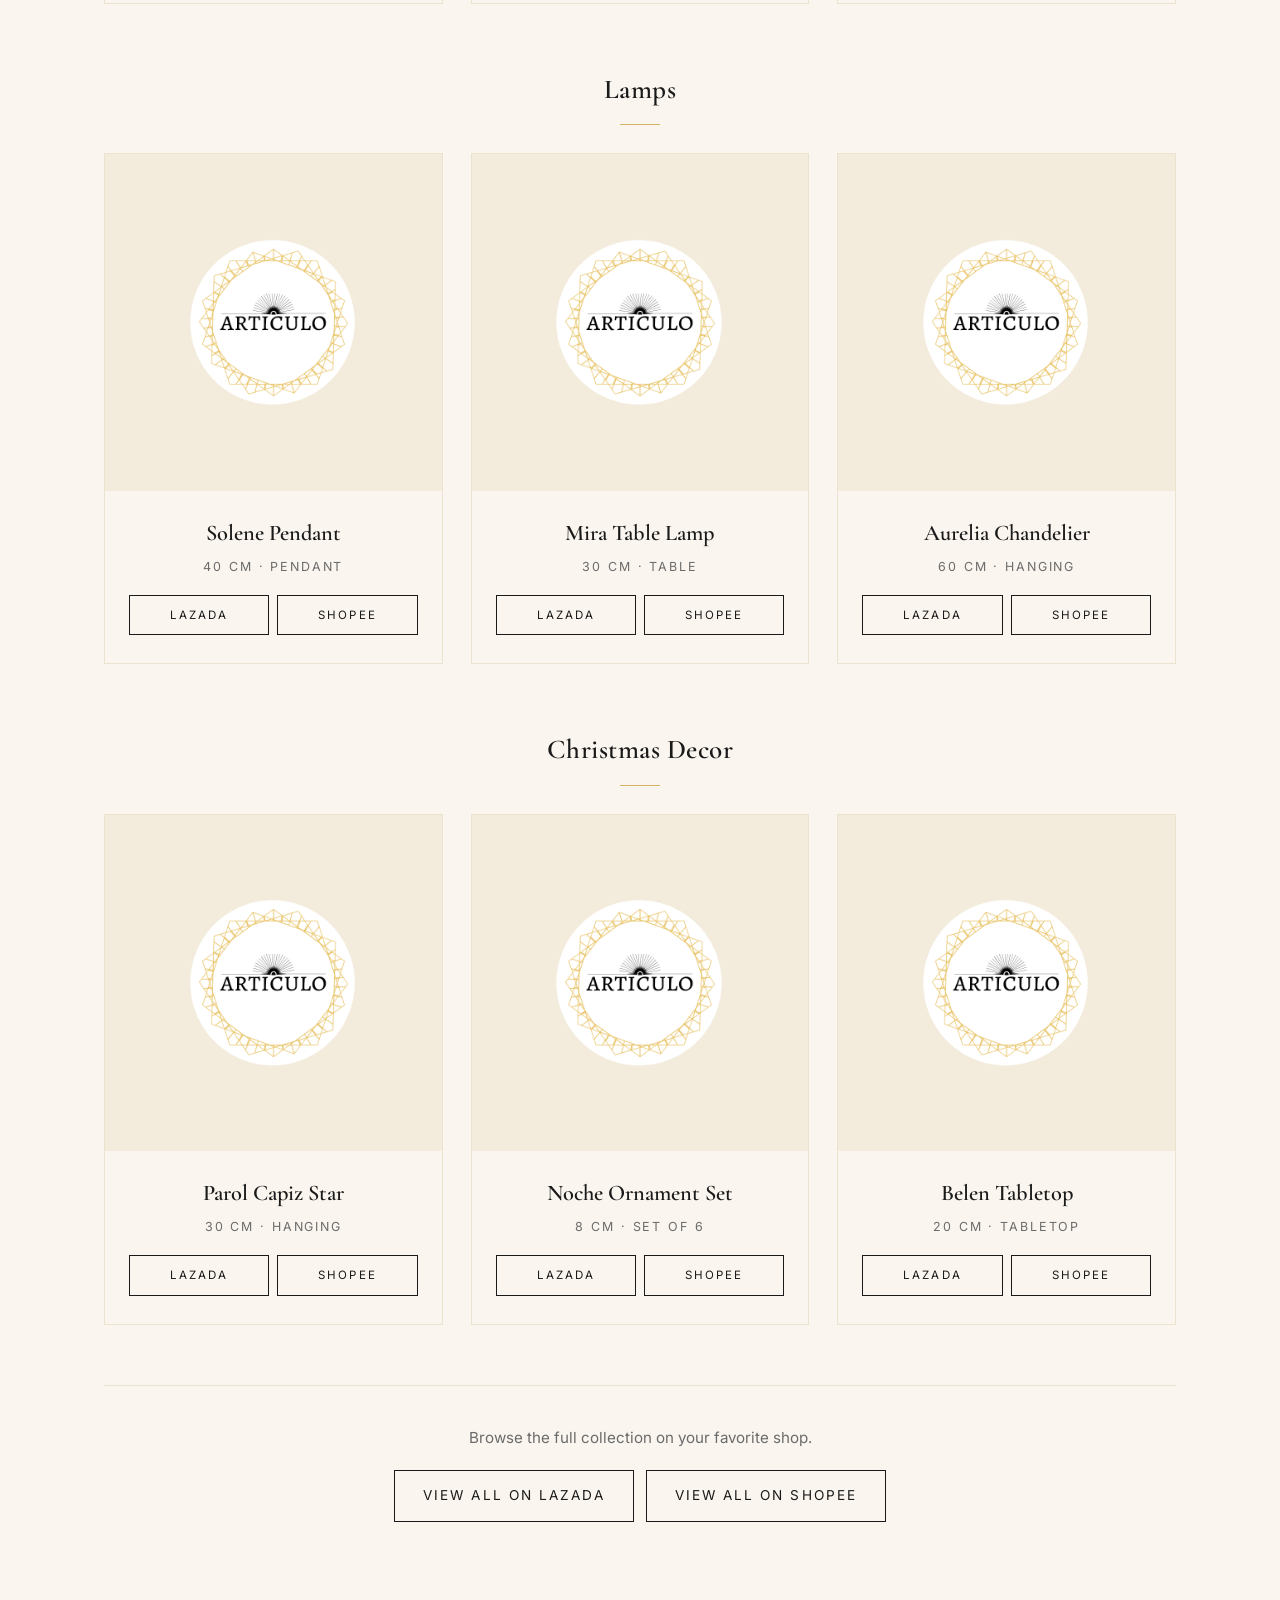
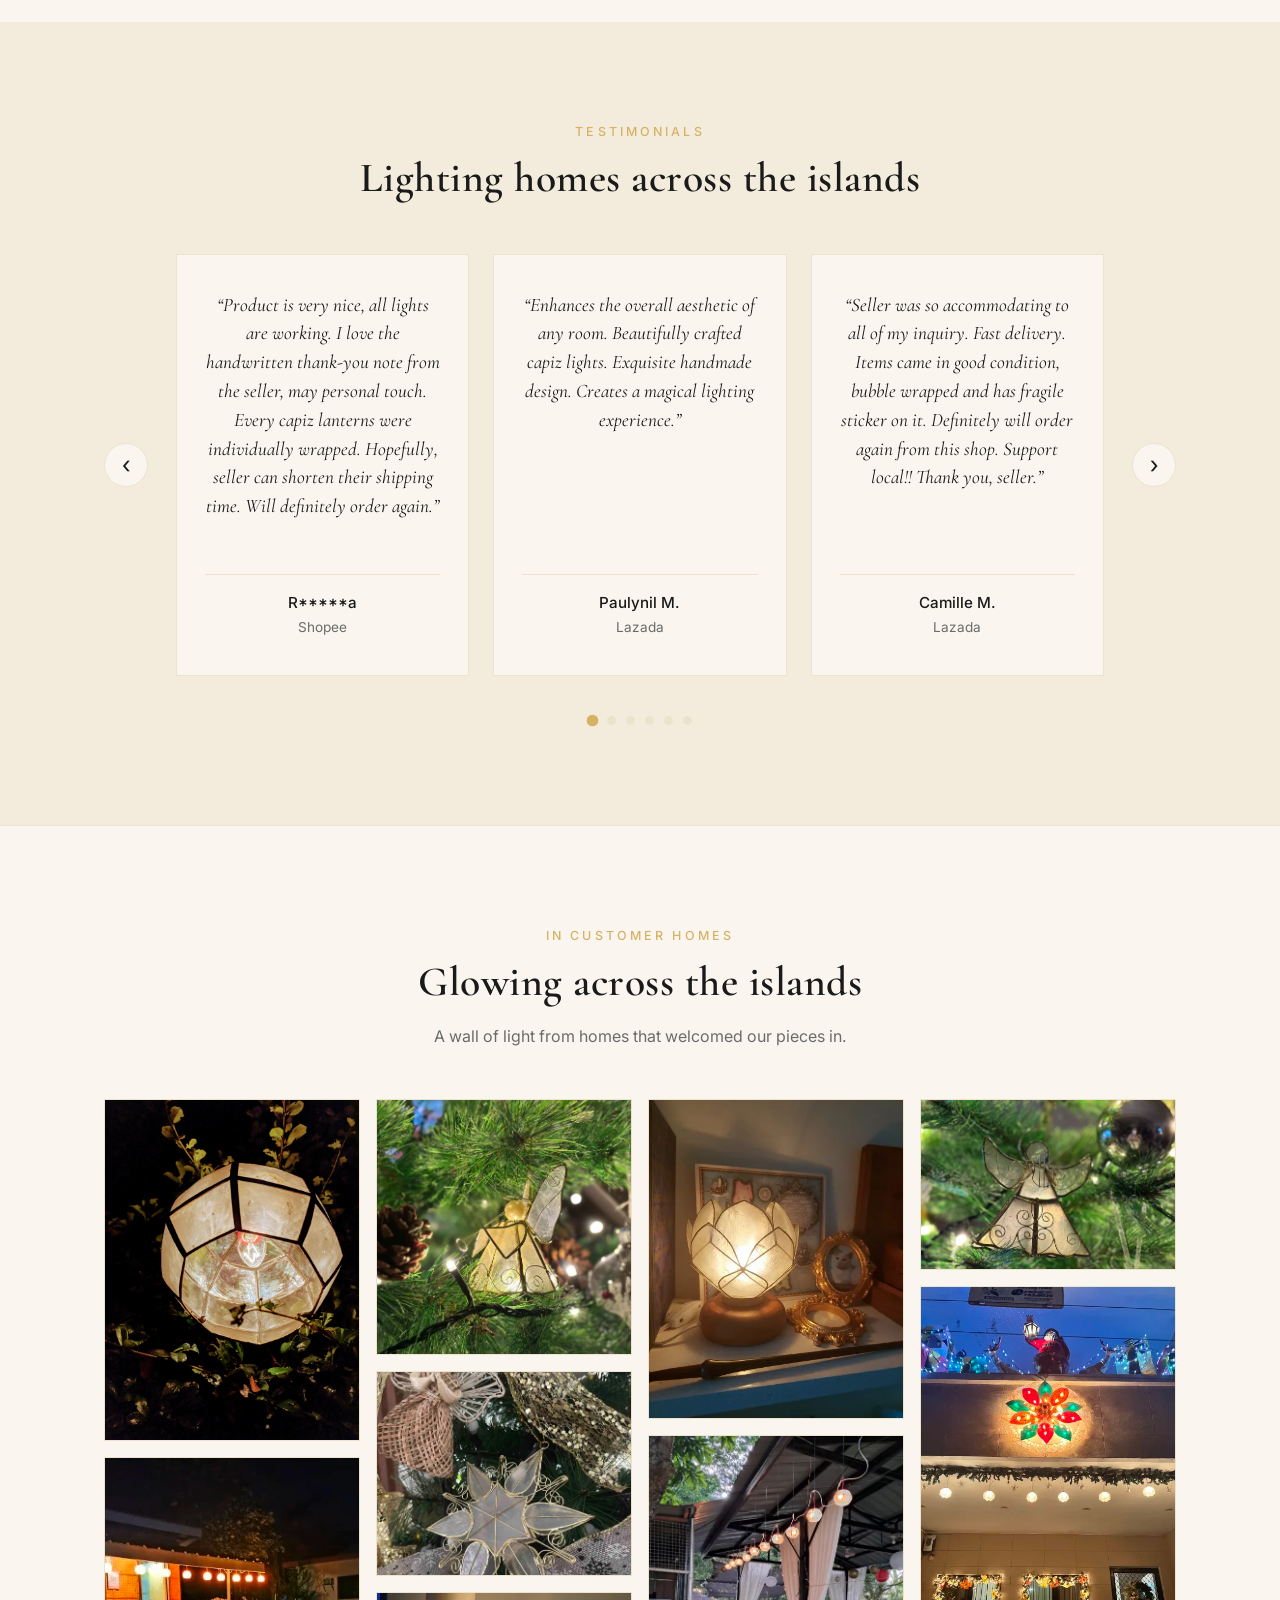
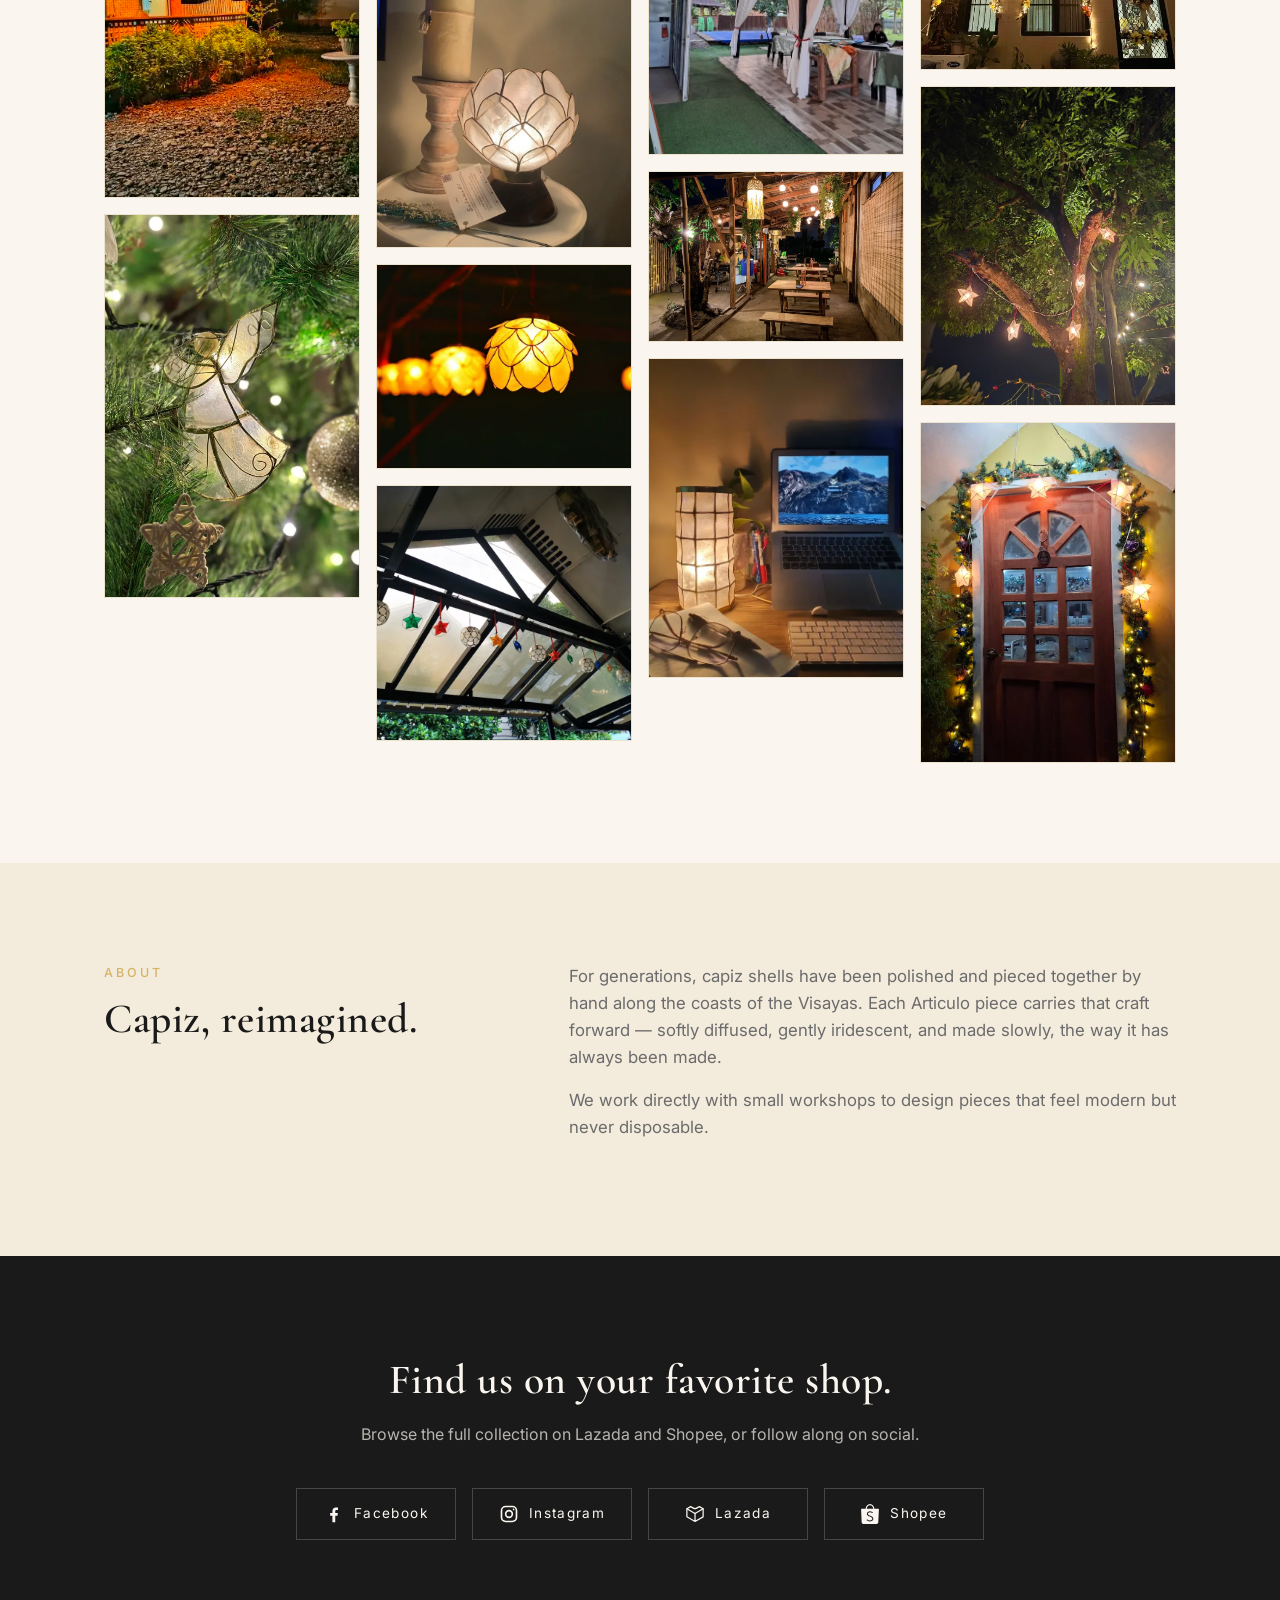
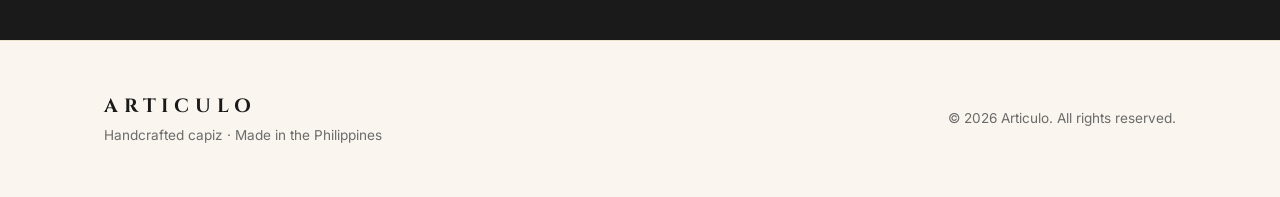
==== commit 23499e89: "separate logic into own js file and add mason grid style for images" ====
--- a/index.html
+++ b/index.html
@@ -258,7 +258,7 @@
     </svg>
   </button>
 
-  <script src="main.js"></script>
+  <script type="module" src="main.js"></script>
 </body>
 
 </html>
--- a/styles.css
+++ b/styles.css
@@ -383,16 +383,24 @@
 }
 .masonry {
   margin-top: 50px;
-  column-count: 4;
-  column-gap: 16px;
+  display: flex;
+  gap: 16px;
+  align-items: flex-start;
+}
+.masonry-col {
+  flex: 1 1 0;
+  min-width: 0;
+  display: flex;
+  flex-direction: column;
+  gap: 16px;
 }
 .masonry-item {
-  break-inside: avoid;
-  margin: 0 0 16px;
+  margin: 0;
   display: block;
   overflow: hidden;
   border: 1px solid var(--border);
   background: var(--cream-2);
+  aspect-ratio: var(--aspect, 1);
   opacity: 0;
   transform: translateY(20px);
   transition:
@@ -406,7 +414,8 @@
 .masonry-item img {
   display: block;
   width: 100%;
-  height: auto;
+  height: 100%;
+  object-fit: cover;
   transition: transform 0.5s ease;
 }
 @media (hover: hover) and (pointer: fine) {
@@ -931,11 +940,10 @@
   }
   .masonry {
     margin-top: 36px;
-    column-count: 3;
-    column-gap: 12px;
-  }
-  .masonry-item {
-    margin-bottom: 12px;
+    gap: 12px;
+  }
+  .masonry-col {
+    gap: 12px;
   }
   .about-grid {
     grid-template-columns: 1fr;
@@ -1040,11 +1048,10 @@
     padding: 56px 0;
   }
   .masonry {
-    column-count: 2;
-    column-gap: 10px;
-  }
-  .masonry-item {
-    margin-bottom: 10px;
+    gap: 10px;
+  }
+  .masonry-col {
+    gap: 10px;
   }
   .product-grid {
     grid-template-columns: 1fr;
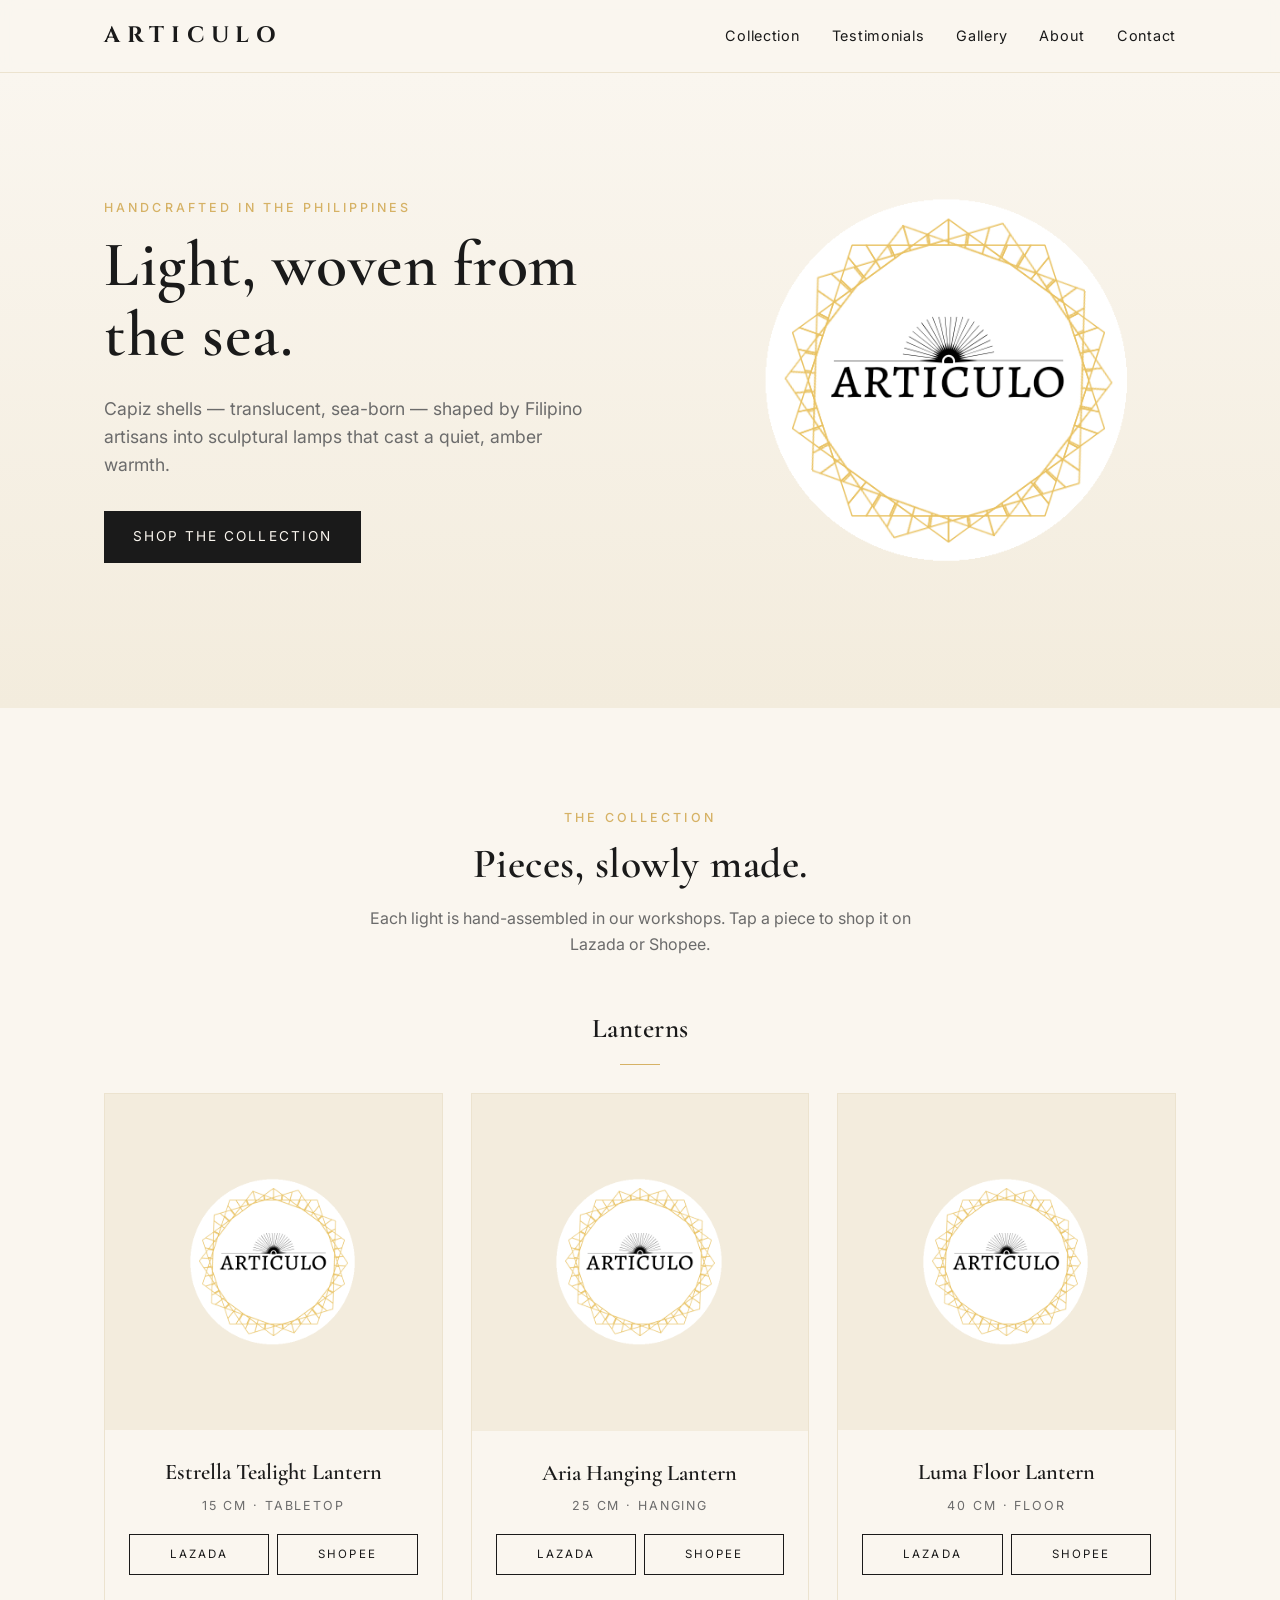
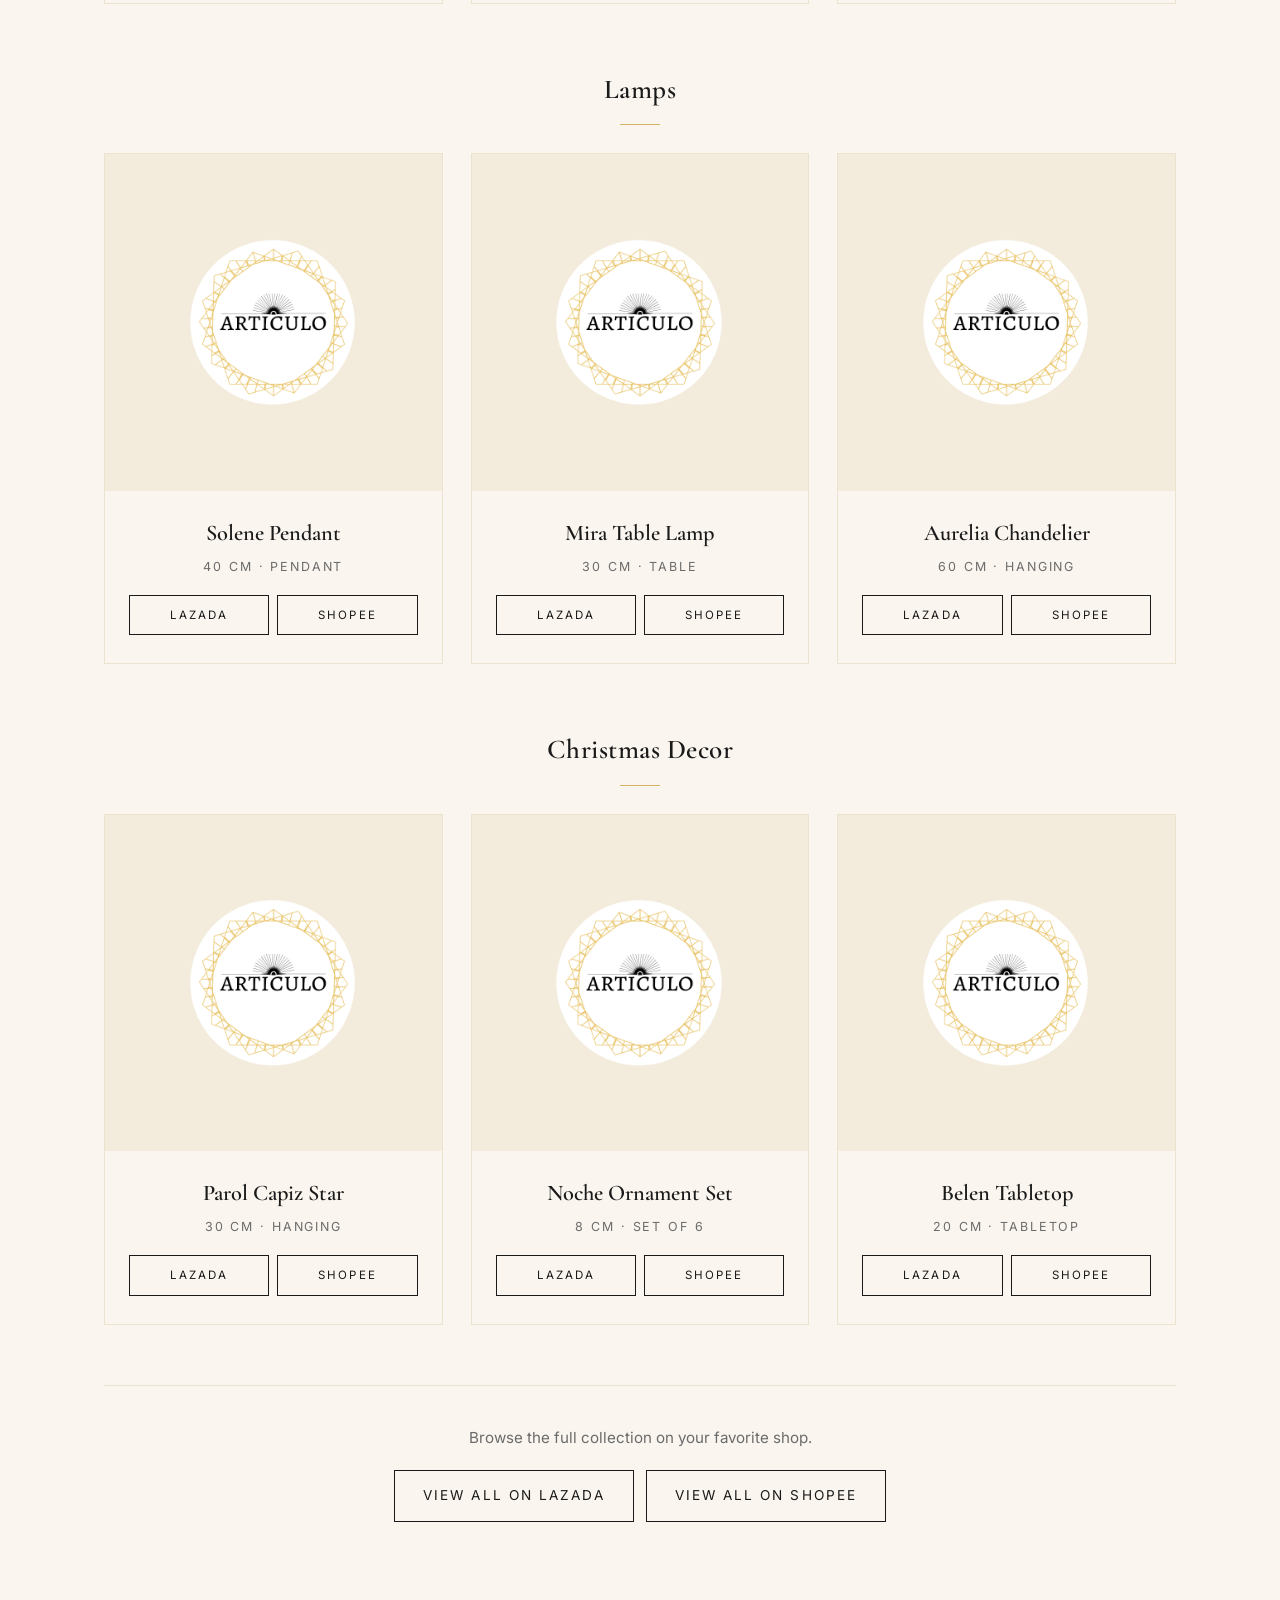
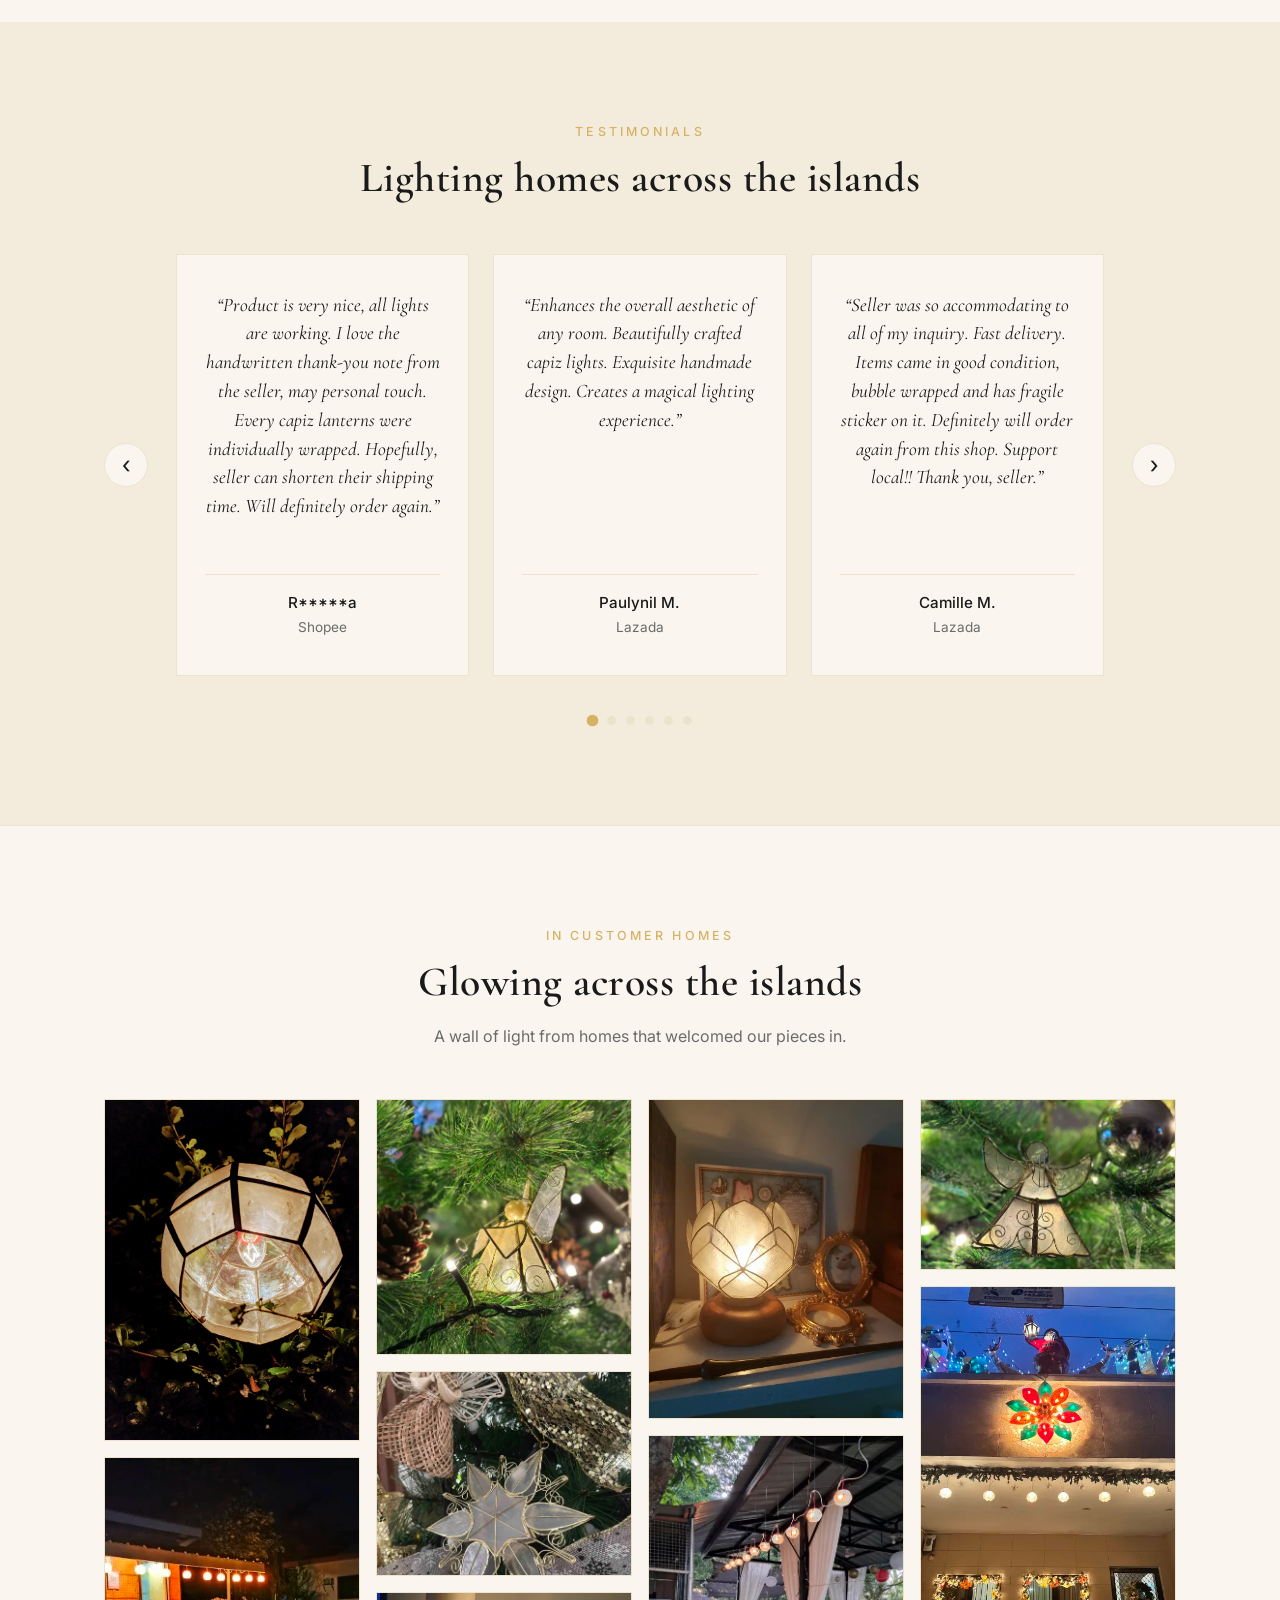
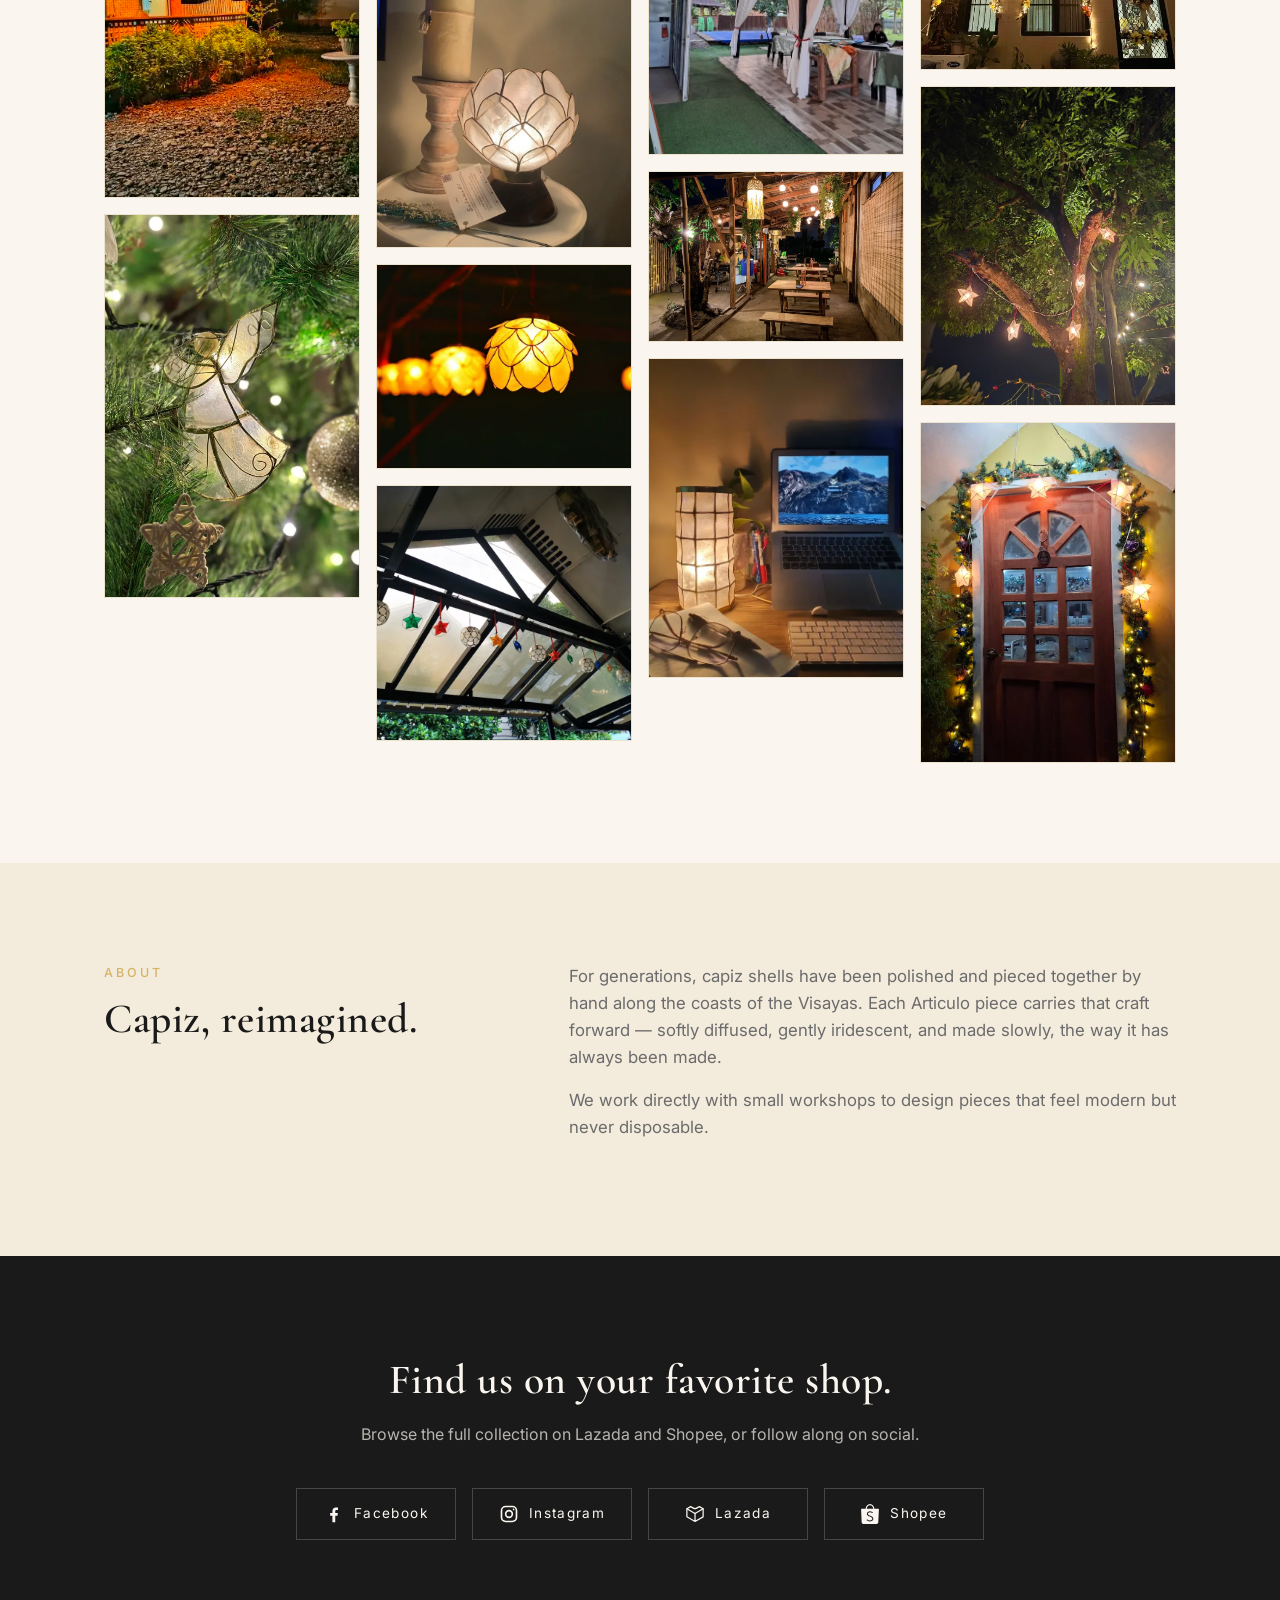
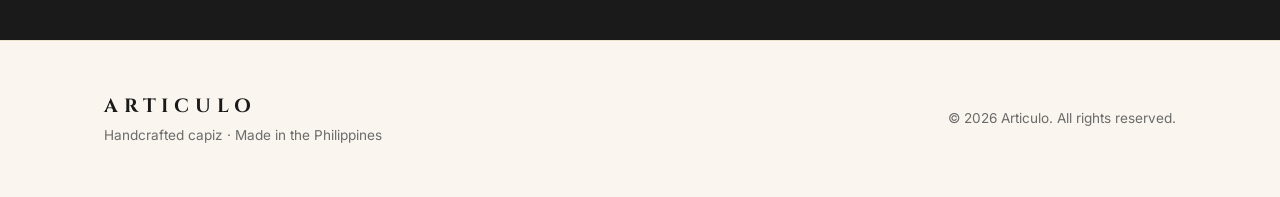
==== commit f15af5ff: "remove our story button and old commented code for logo ring" ====
--- a/index.html
+++ b/index.html
@@ -97,13 +97,10 @@
           </p>
           <div class="hero-cta">
             <a href="#collection" class="btn btn-primary">Shop the collection</a>
-            <a href="#about" class="btn btn-ghost">Our story</a>
+            <!-- <a href="#about" class="btn btn-ghost">Our story</a> -->
           </div>
         </div>
         <div class="hero-logo">
-          <!-- <div class="logo-ring" aria-hidden="true">
-            <span class="logo-text">ARTÍCULO</span>
-          </div> -->
           <img src="./images/brand_logo.png" alt="">
         </div>
       </div>
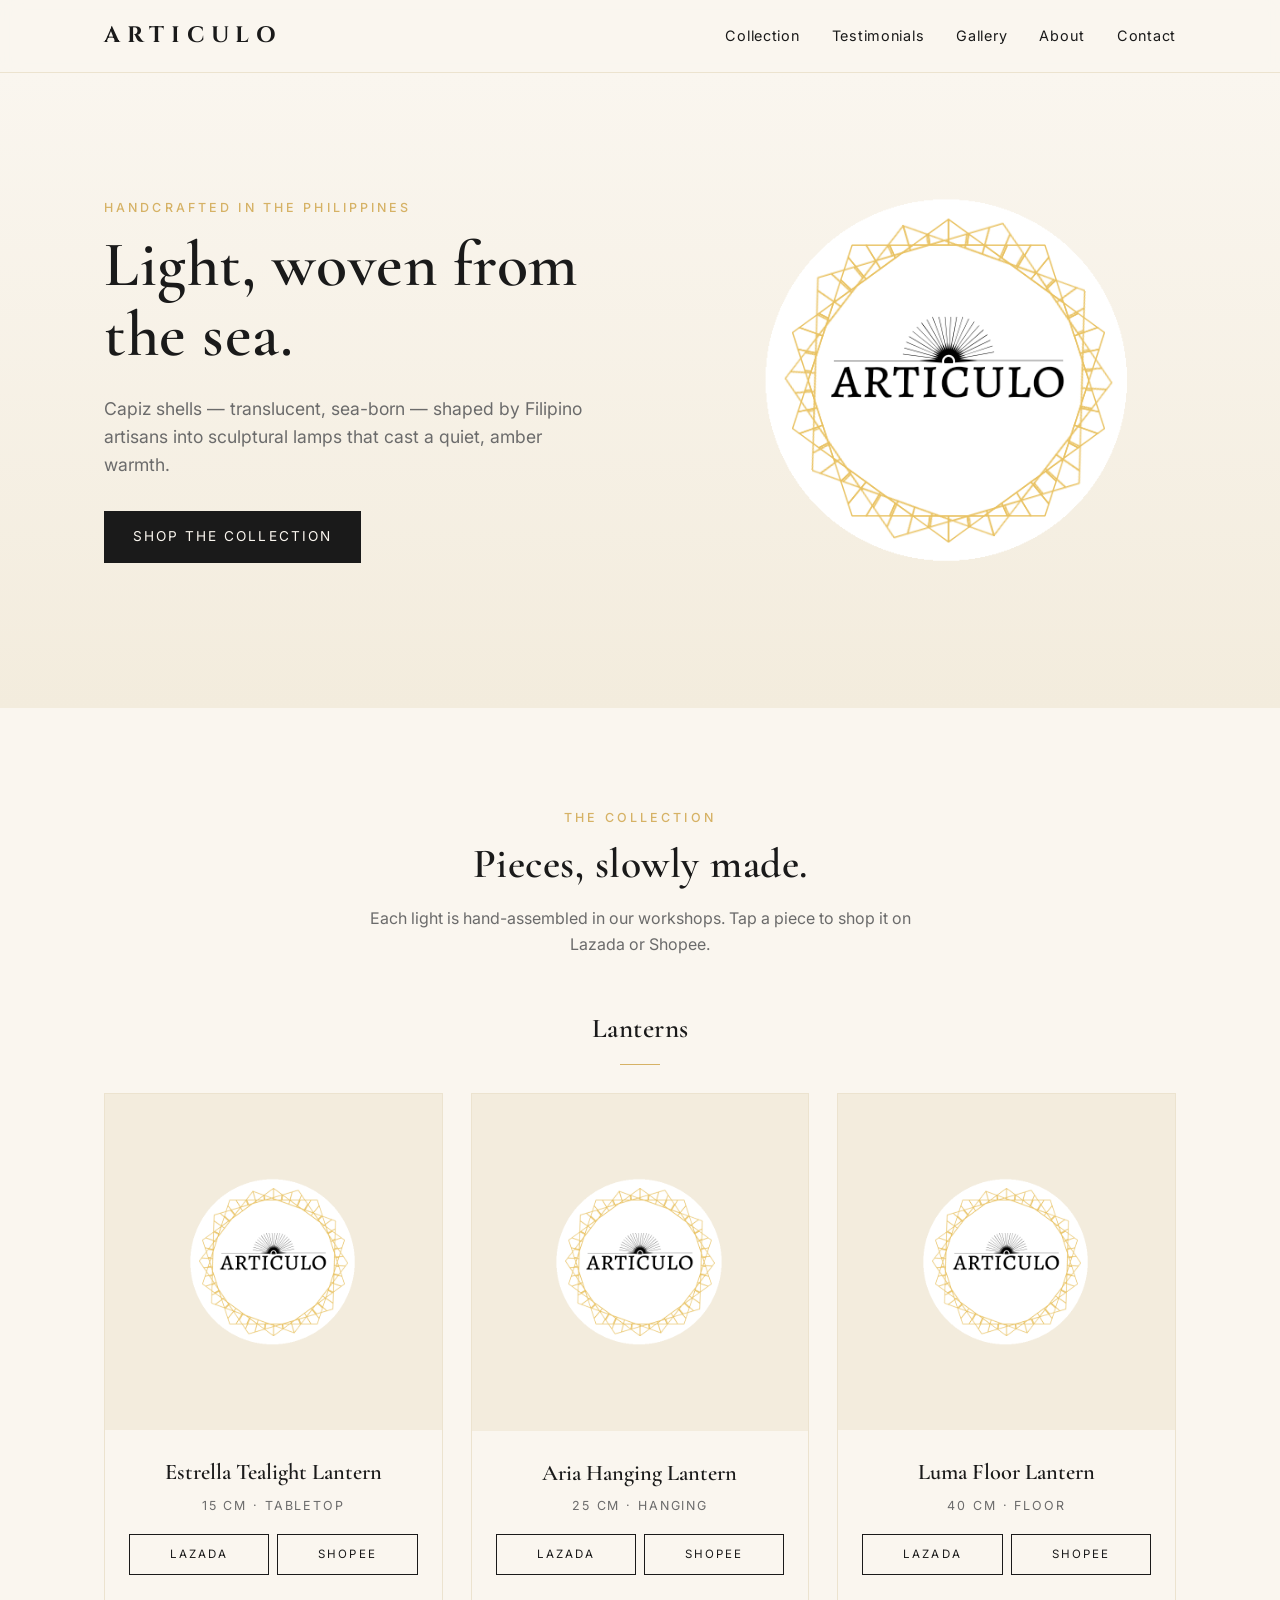
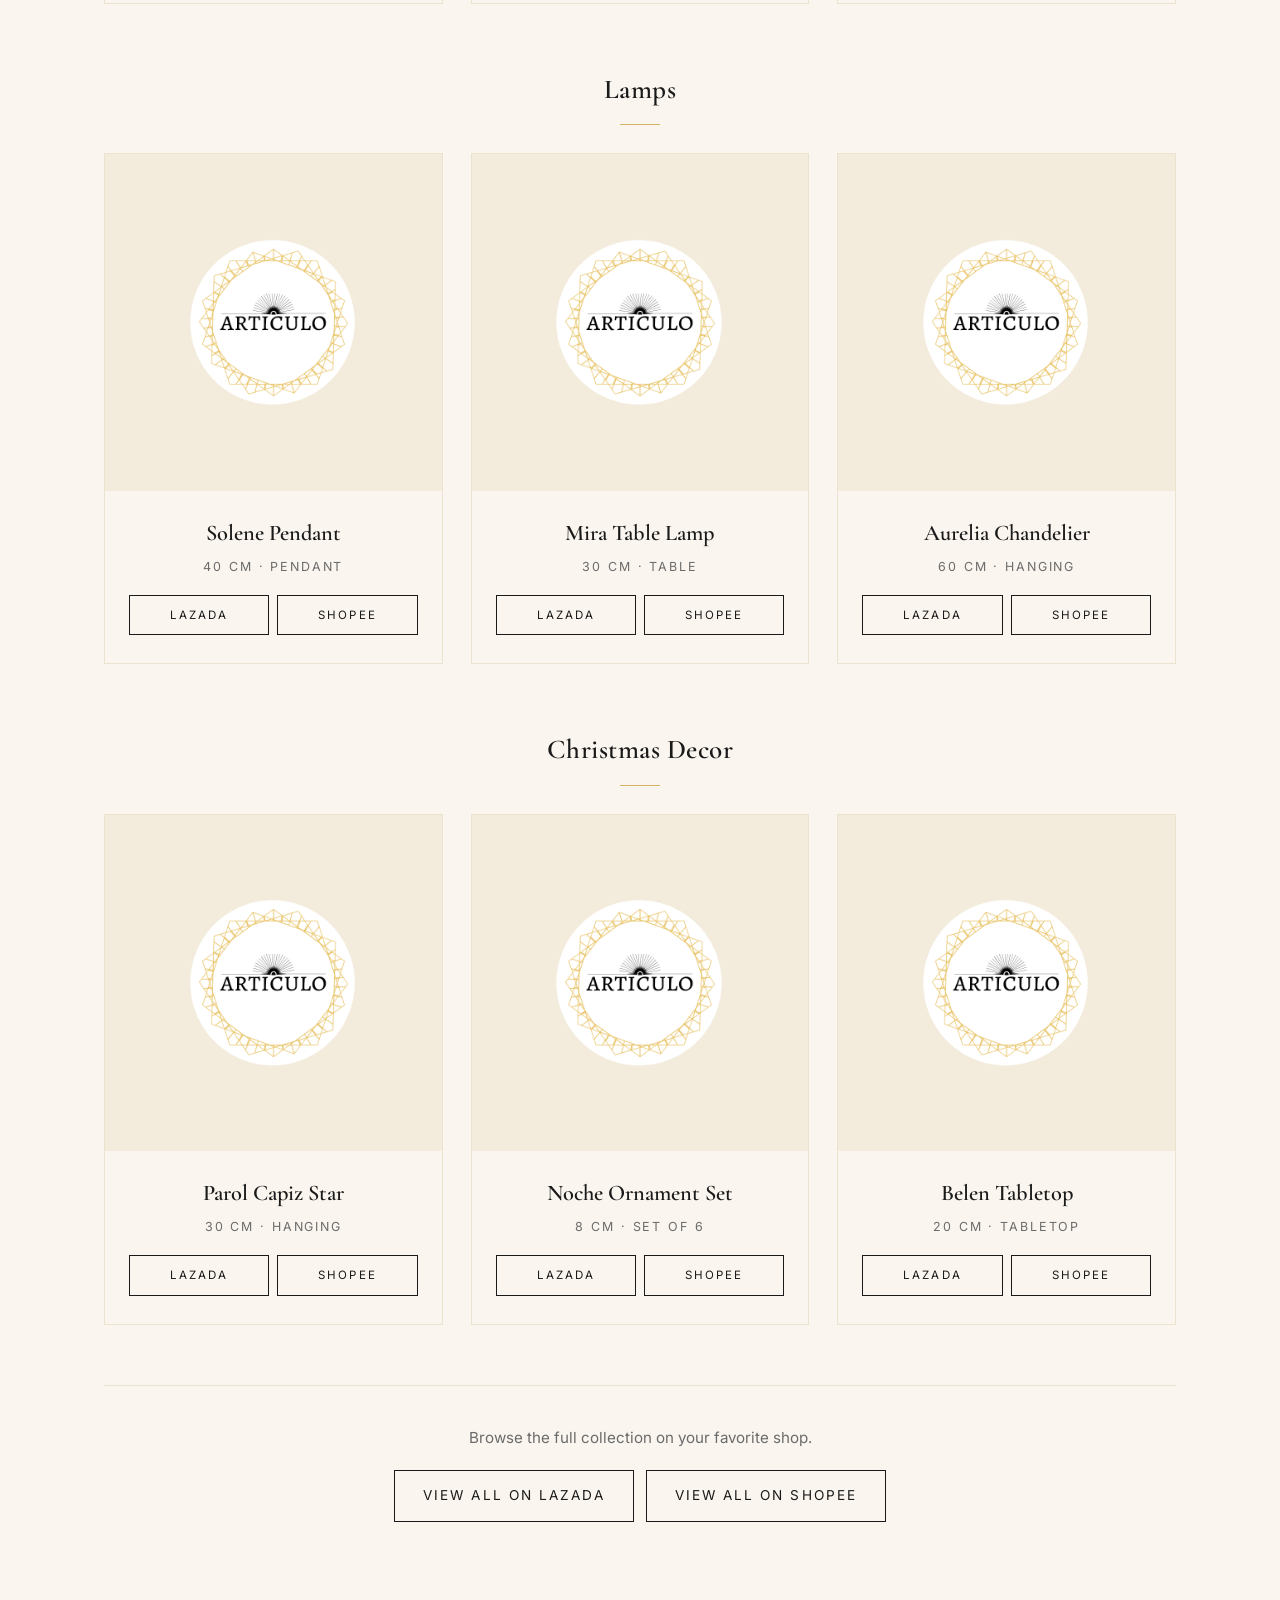
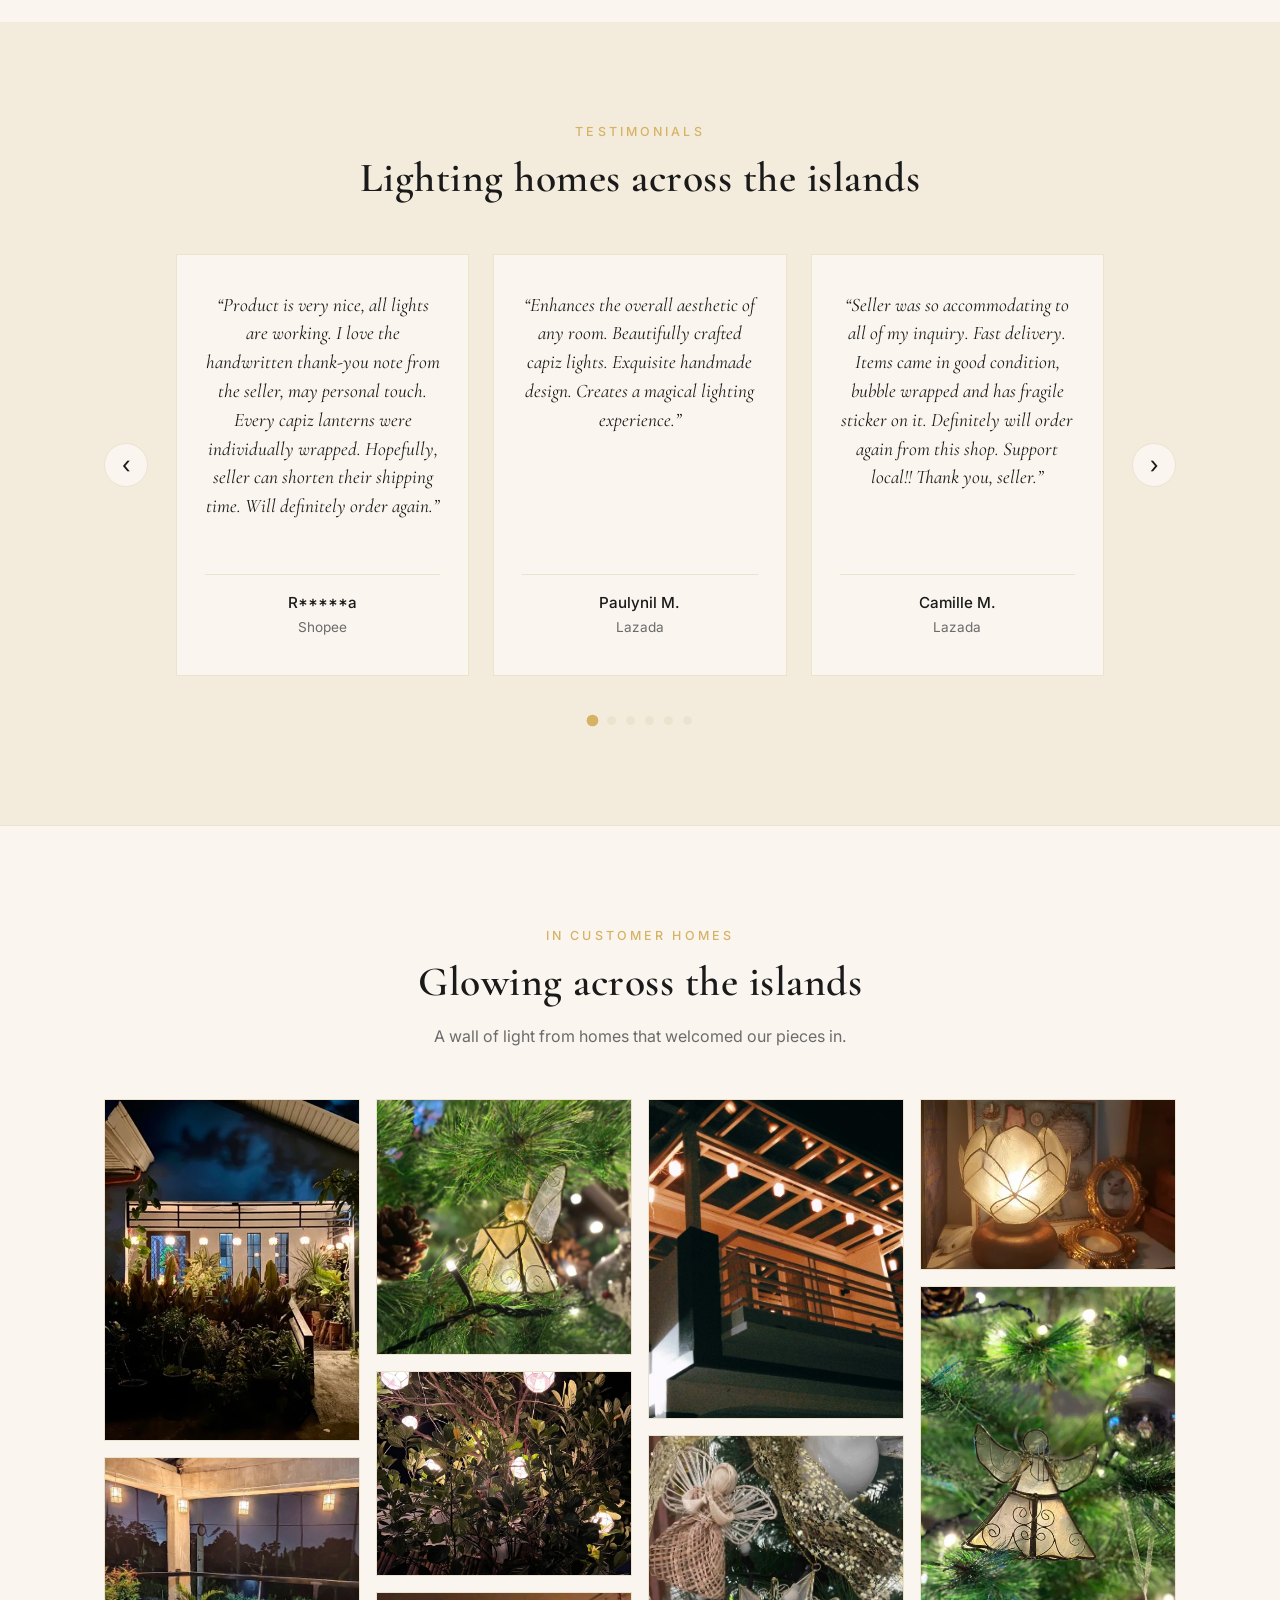
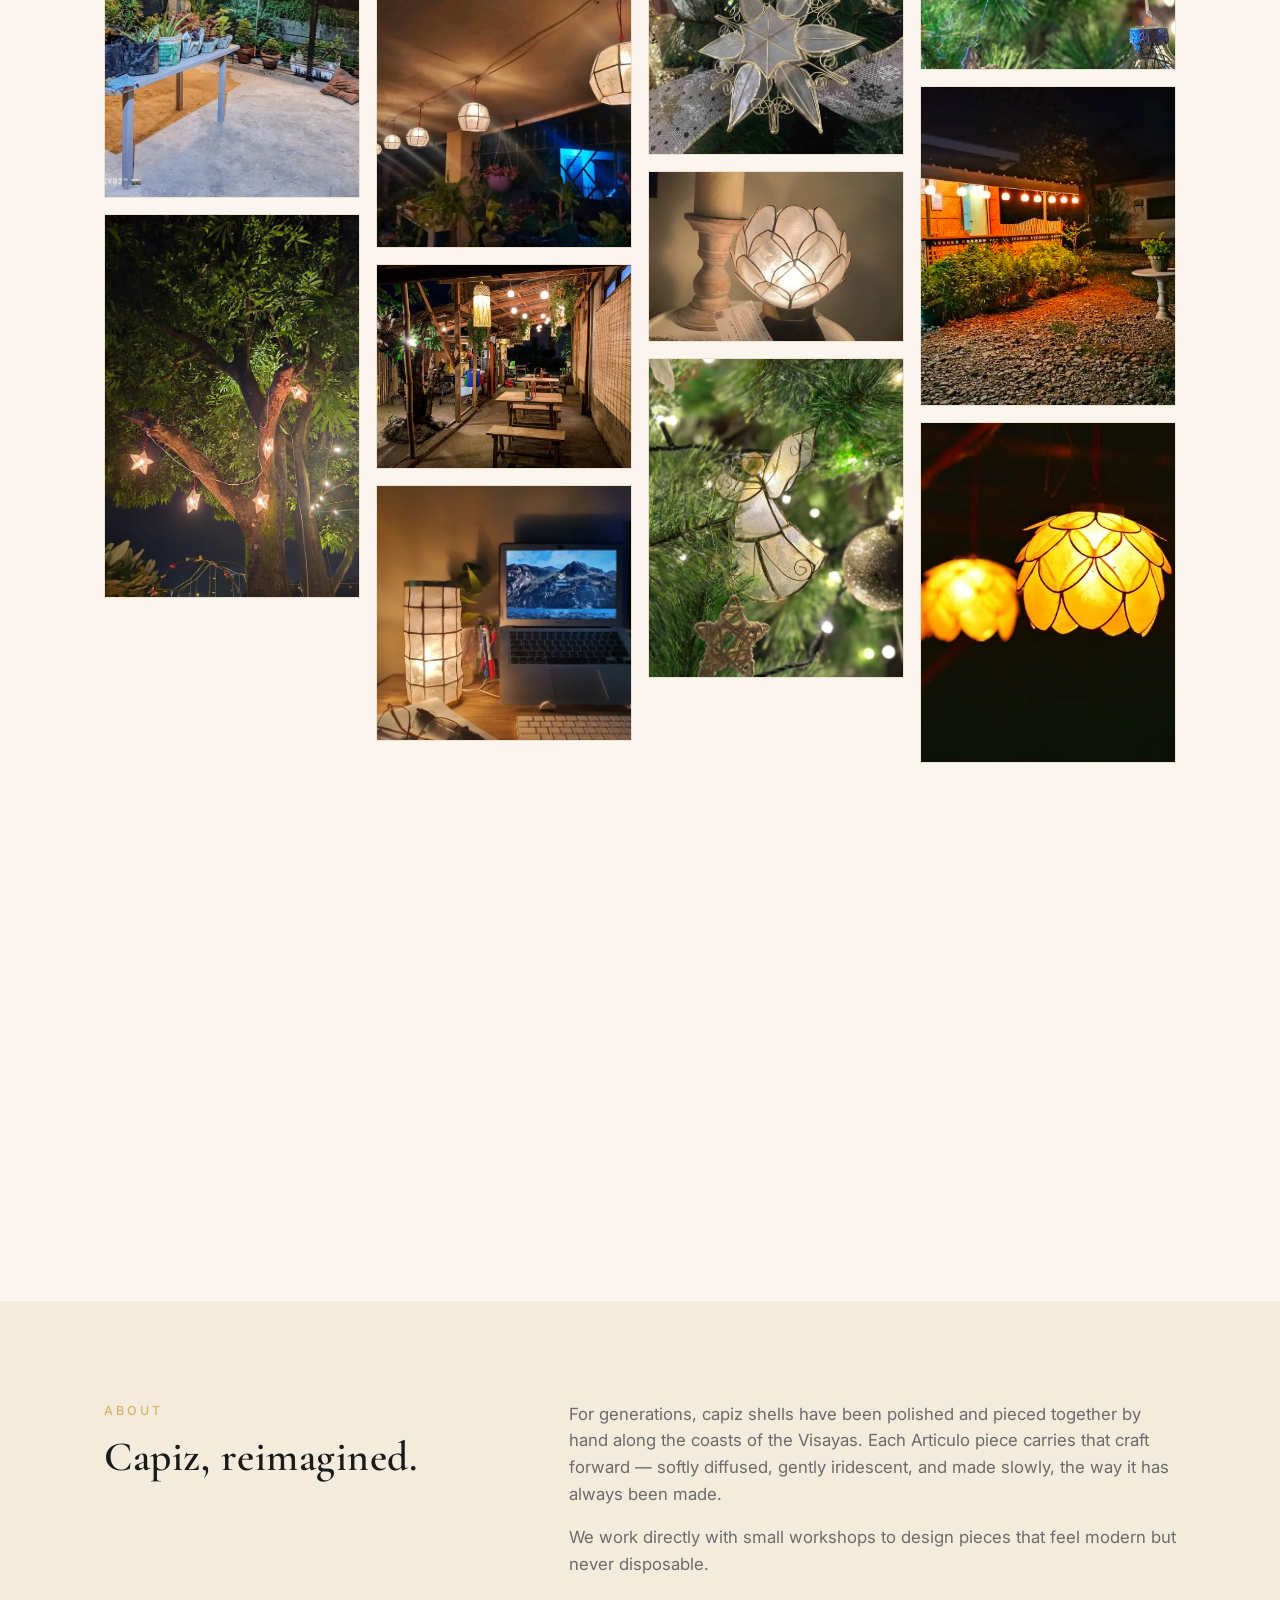
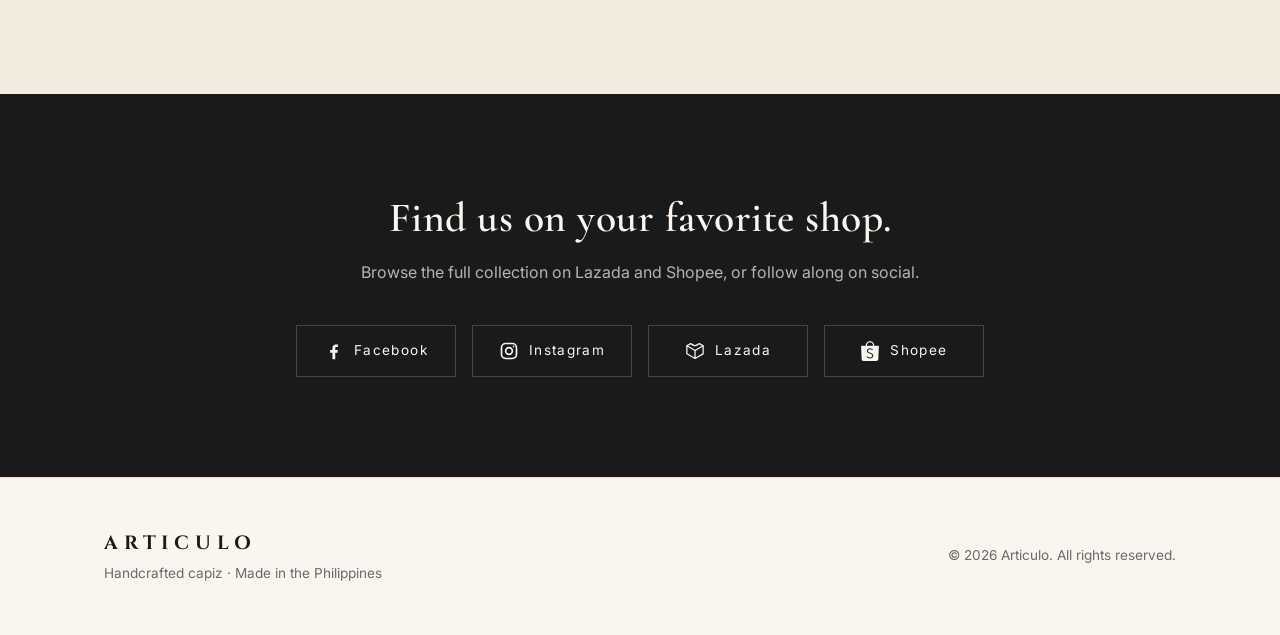
==== commit 50d314c5: "replaced placeholder domain to actual domain" ====
--- a/index.html
+++ b/index.html
@@ -15,8 +15,7 @@
   <link rel="icon" type="image/png" href="./images/brand_logo.png" />
   <link rel="apple-touch-icon" href="./images/brand_logo.png" />
 
-  <!-- Canonical (update with your real domain after deploying) -->
-  <link rel="canonical" href="https://articulo.example.com/" />
+  <link rel="canonical" href="https://articulo-ph.com/" />
 
   <!-- Open Graph / Facebook -->
   <meta property="og:type" content="website" />
@@ -24,8 +23,8 @@
   <meta property="og:title" content="Articulo — Handcrafted Capiz Handicrafts" />
   <meta property="og:description"
     content="Handcrafted capiz shell Handicrafts by Filipino artisans. Sculptural, warm, made slowly." />
-  <meta property="og:url" content="https://articulo.example.com/" />
-  <meta property="og:image" content="https://articulo.example.com/images/brand_logo.png" />
+  <meta property="og:url" content="https://articulo-ph.com/" />
+  <meta property="og:image" content="https://articulo-ph.com/images/brand_logo.png" />
   <meta property="og:image:alt" content="Articulo capiz handicrafts glowing warmly" />
   <meta property="og:locale" content="en_PH" />
 
@@ -33,7 +32,7 @@
   <meta name="twitter:card" content="summary_large_image" />
   <meta name="twitter:title" content="Articulo — Handcrafted Capiz Handicrafts" />
   <meta name="twitter:description" content="Handcrafted capiz shell Handicrafts by Filipino artisans." />
-  <meta name="twitter:image" content="https://articulo.example.com/images/brand_logo.png" />
+  <meta name="twitter:image" content="https://articulo-ph.com/images/brand_logo.png" />
 
   <link rel="preconnect" href="https://fonts.googleapis.com">
   <link rel="preconnect" href="https://fonts.gstatic.com" crossorigin>
@@ -49,8 +48,8 @@
     "@type": "Store",
     "name": "Articulo",
     "description": "Handcrafted capiz shell handicrafts made by Filipino artisans.",
-    "url": "https://articulo.example.com/",
-    "image": "https://articulo.example.com/images/brand_logo.png",
+    "url": "https://articulo-ph.com/",
+    "image": "https://articulo-ph.com/images/brand_logo.png",
     "address": {
       "@type": "PostalAddress",
       "addressCountry": "PH"
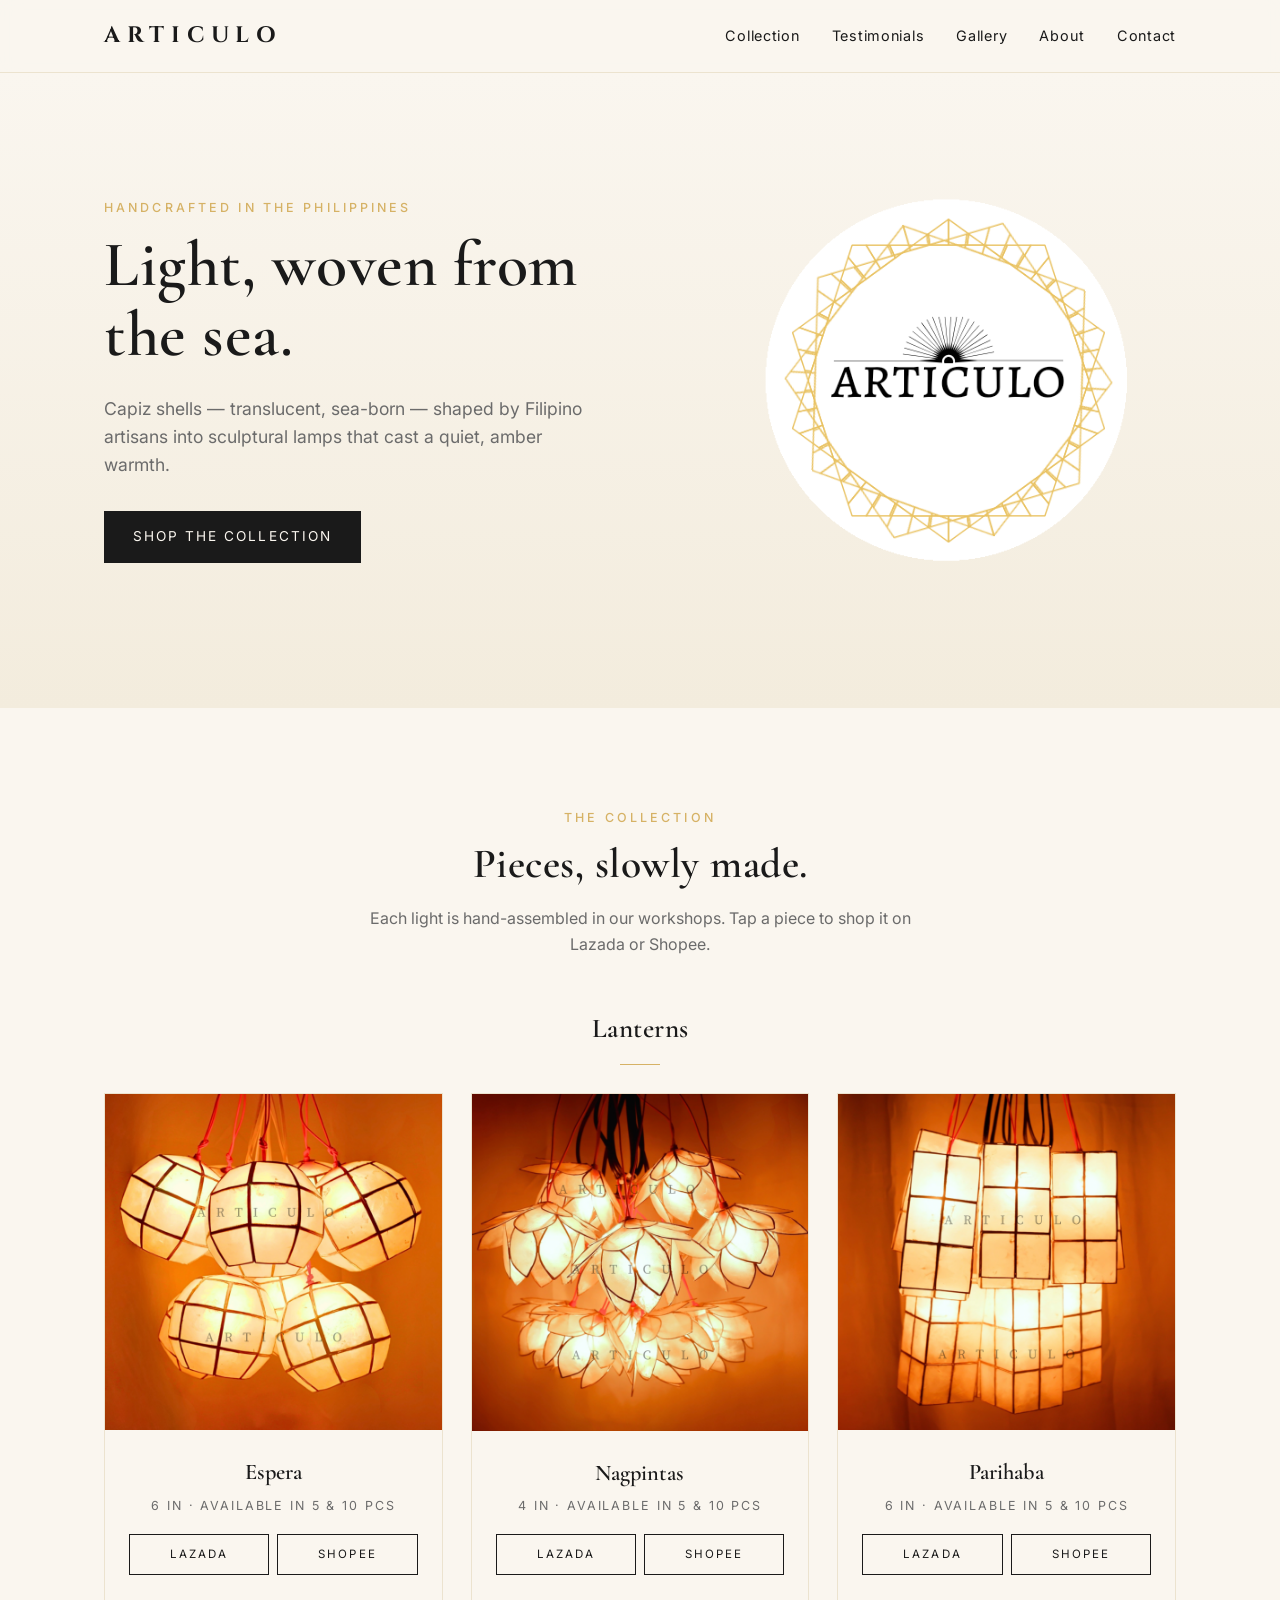
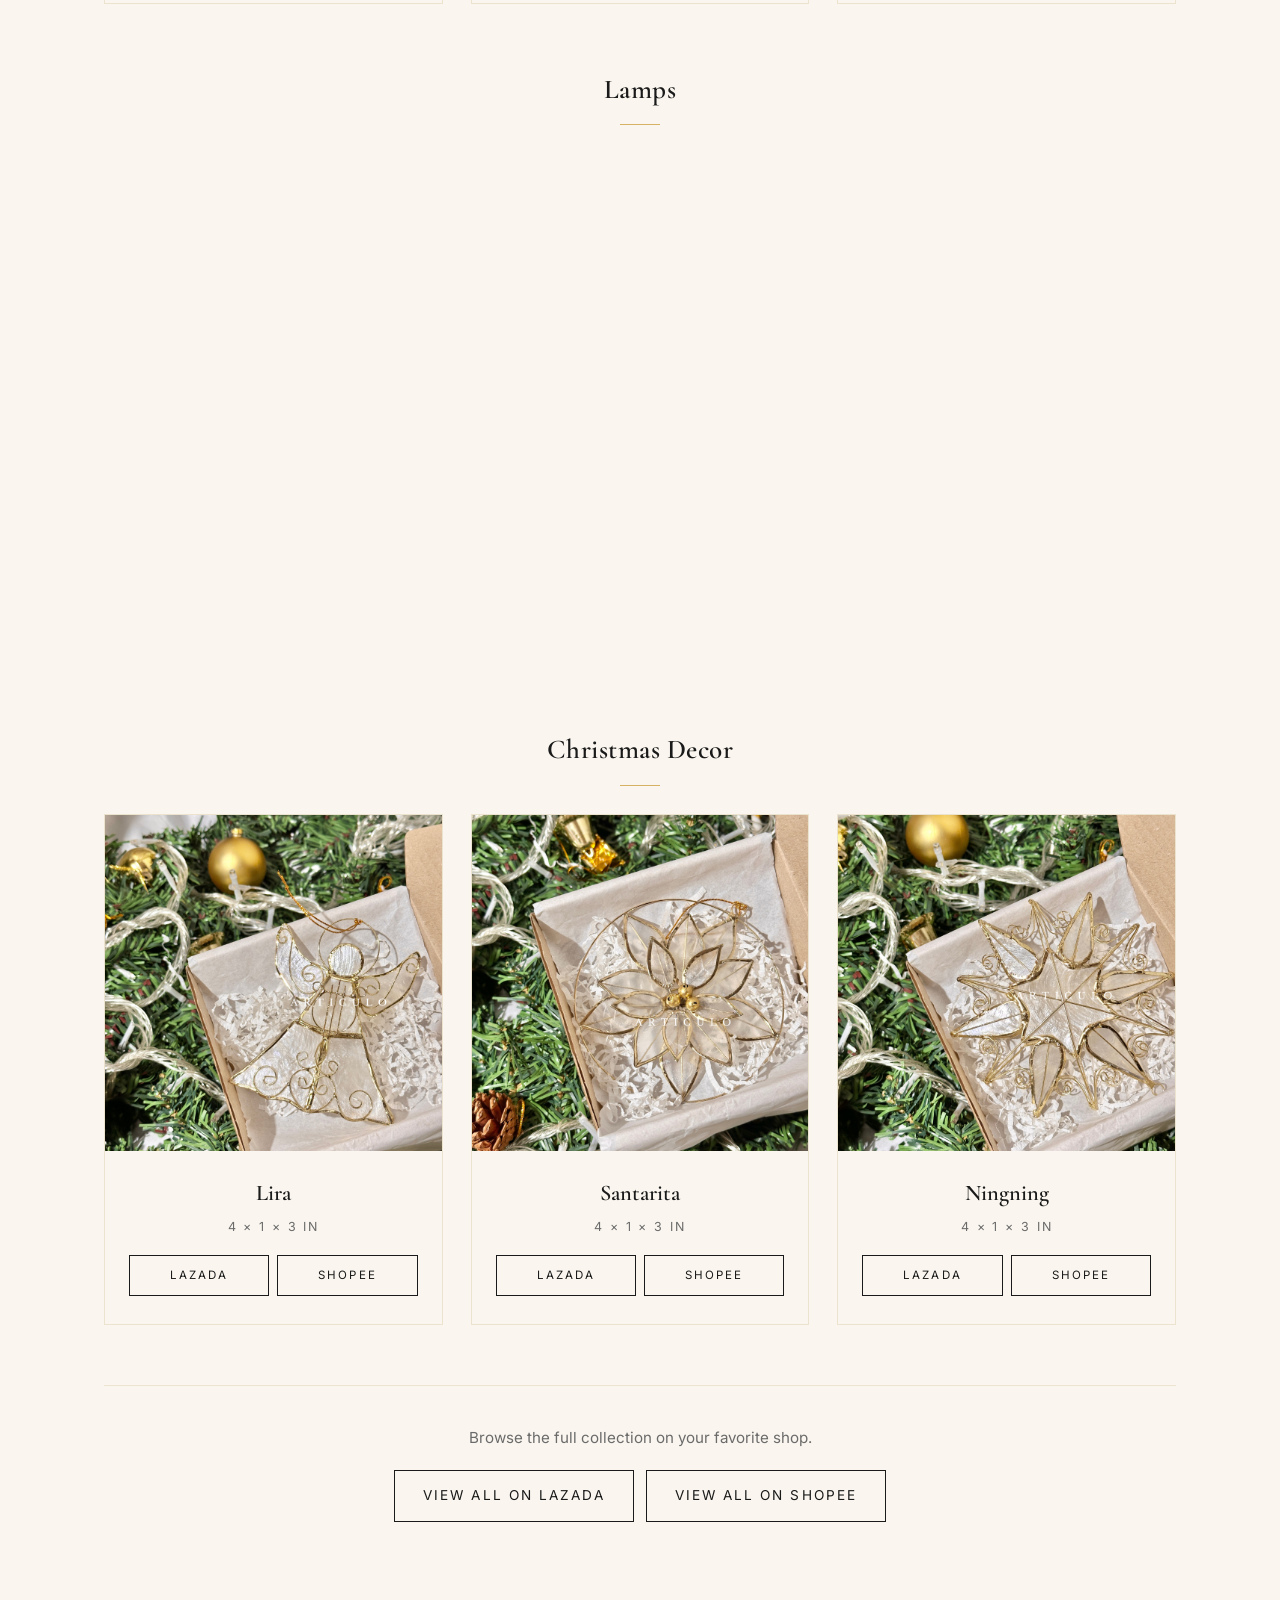
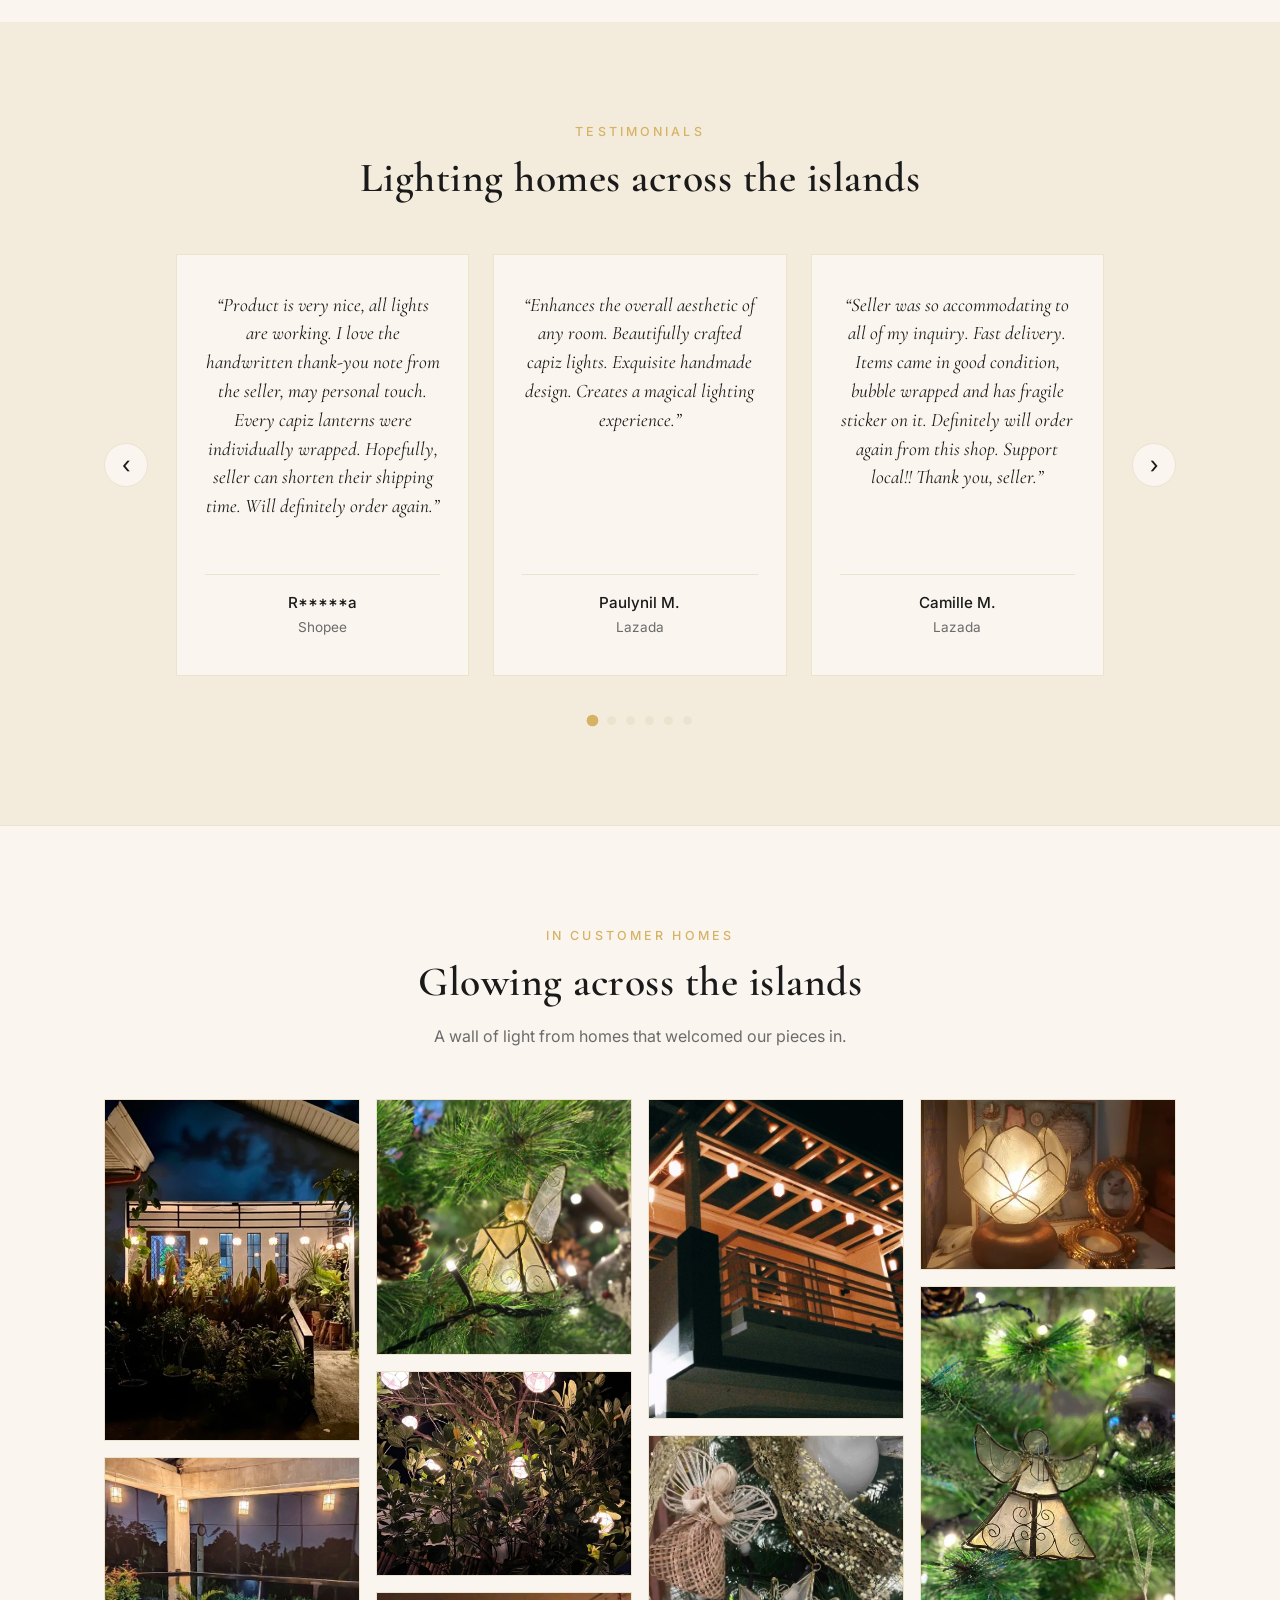
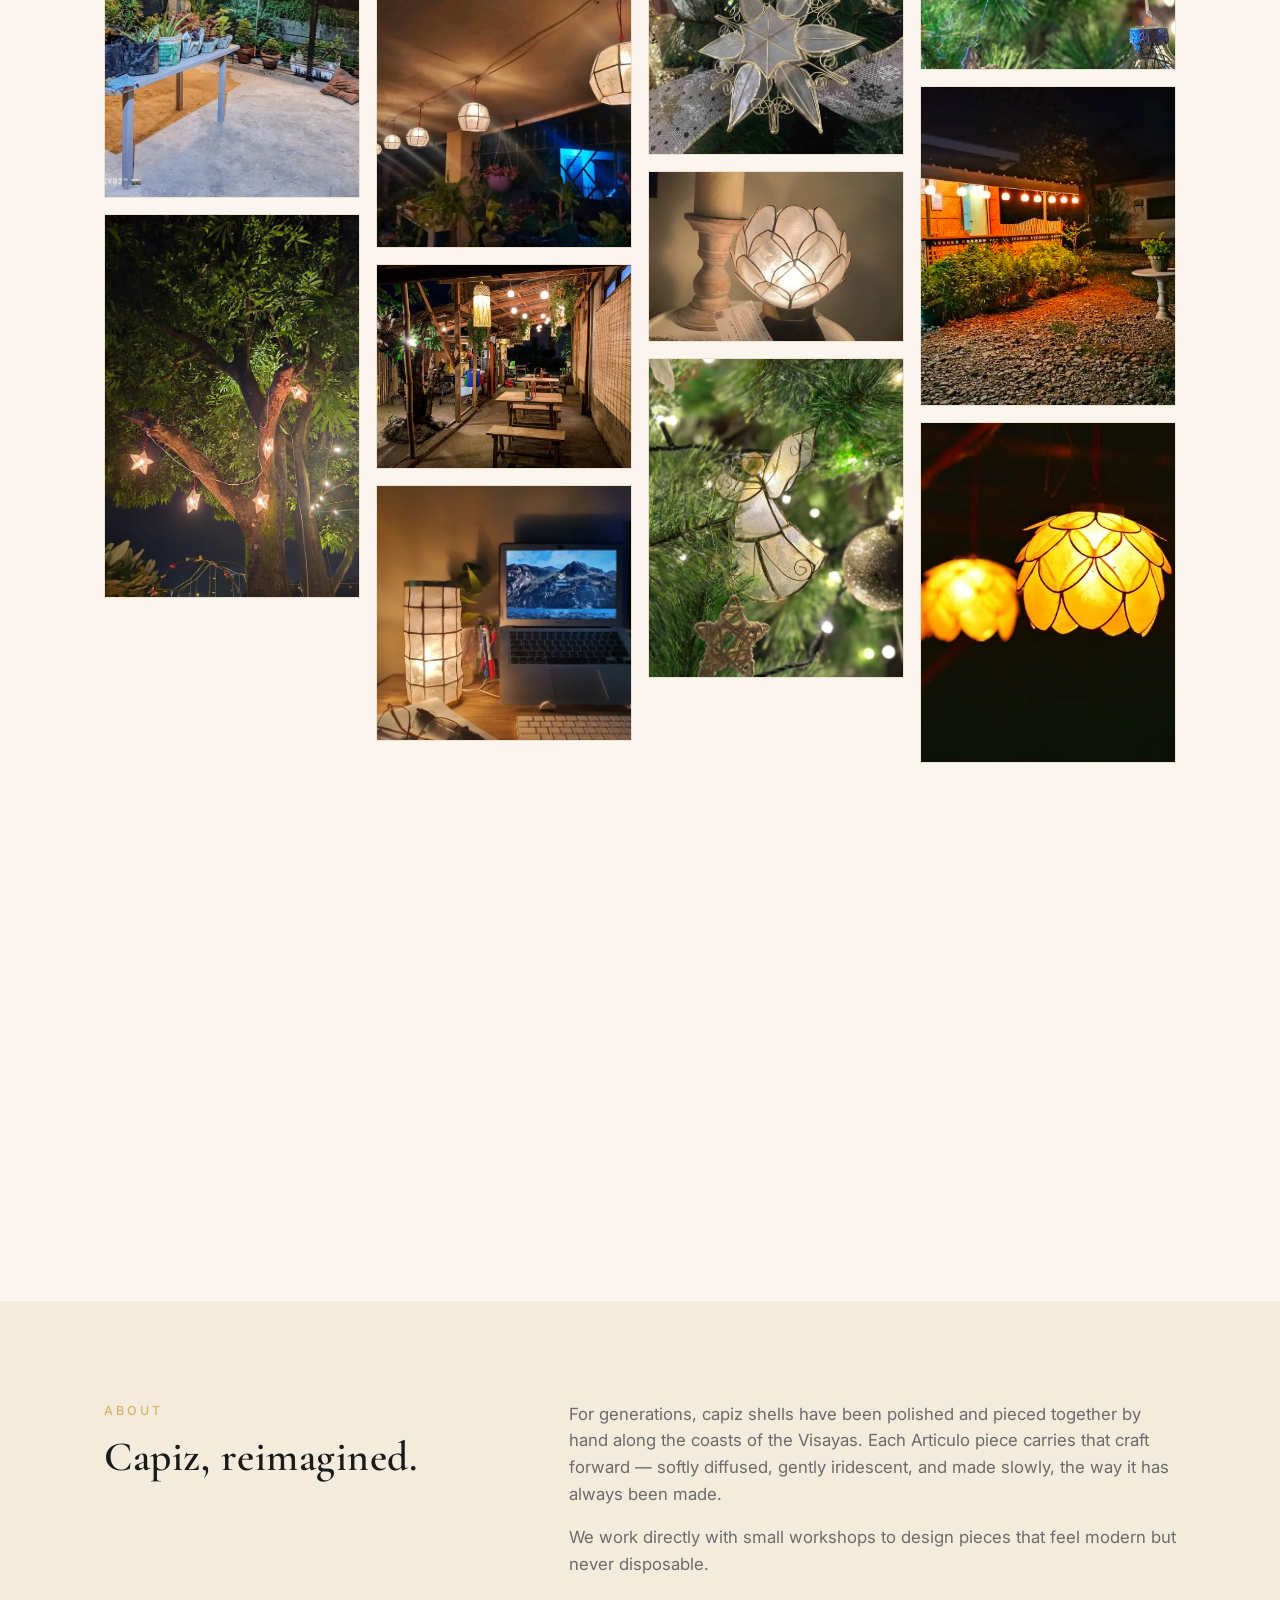
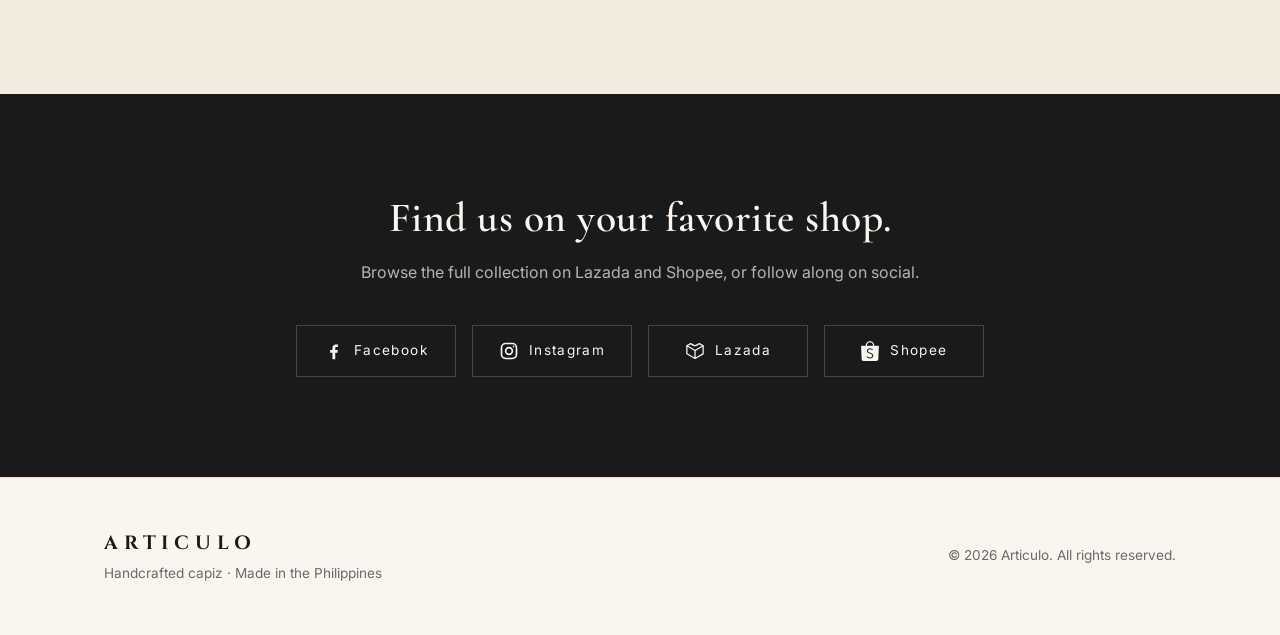
==== commit 2a005574: "change caption" ====
--- a/index.html
+++ b/index.html
@@ -7,7 +7,7 @@
 
   <title>Articulo PH</title>
   <meta name="description"
-    content="Articulo creates handcrafted capiz shell handicrafts, made by Filipino artisans. Sculptural, warm-glow pendant and table lamps shipped worldwide. Shop on Lazada and Shopee." />
+    content="Articulo creates handcrafted capiz shell handicrafts, made by Filipino artisans. Sculptural, warm-glow lanterns, lamps, chandeliers, and Christmas decor. Shop on Lazada and Shopee." />
   <meta name="author" content="Articulo" />
   <meta name="robots" content="index, follow" />
   <meta name="theme-color" content="#d6b265" />
--- a/styles.css
+++ b/styles.css
@@ -601,18 +601,13 @@
 }
 .product-media {
   aspect-ratio: 1 / 1;
-  background: var(--cream-2);
-  display: flex;
-  align-items: center;
-  justify-content: center;
-  padding: 30px;
   overflow: hidden;
   position: relative;
 }
 .product-media img {
-  max-width: 75%;
-  max-height: 75%;
-  object-fit: contain;
+  width: 100%;
+  height: 100%;
+  object-fit: cover;
   transition: transform 0.5s ease;
 }
 
@@ -985,9 +980,6 @@
     grid-template-columns: repeat(3, 1fr);
     gap: 16px;
   }
-  .product-media {
-    padding: 24px;
-  }
   .product-body {
     padding: 18px 16px 22px;
   }
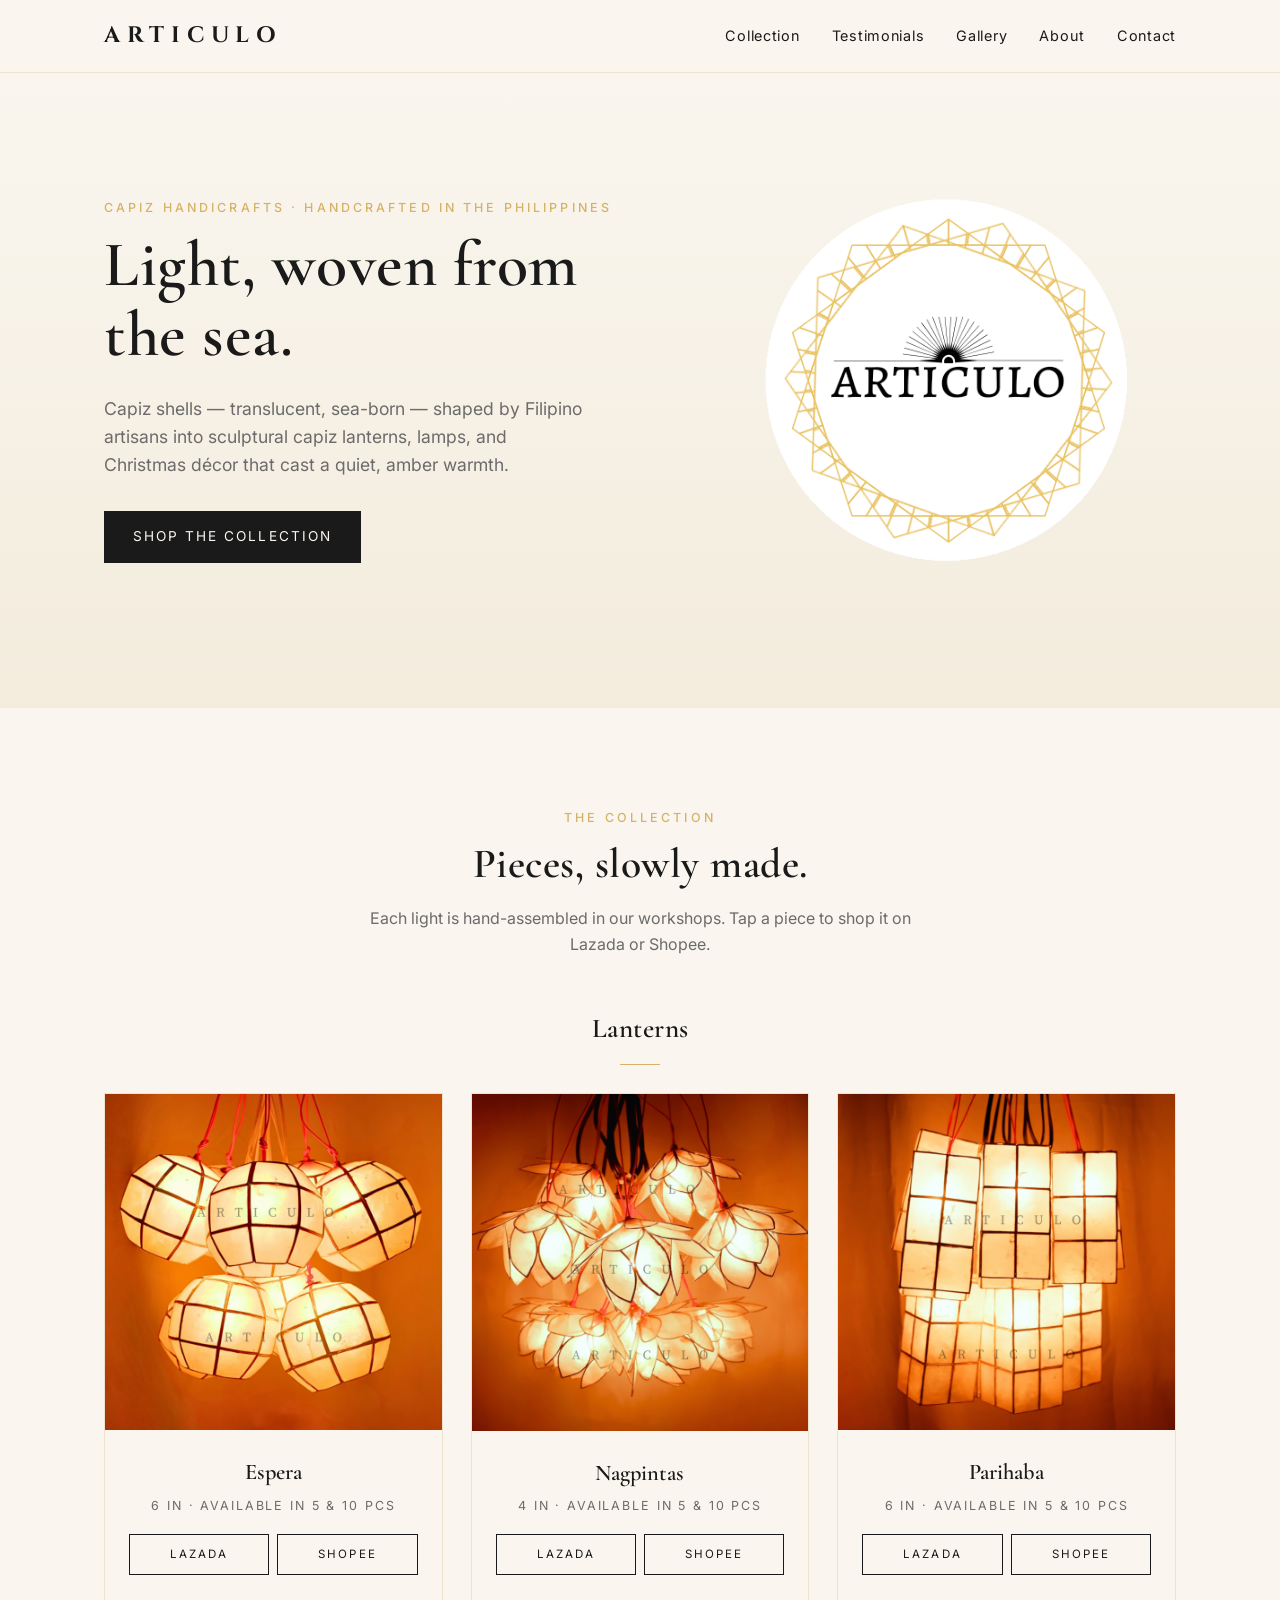
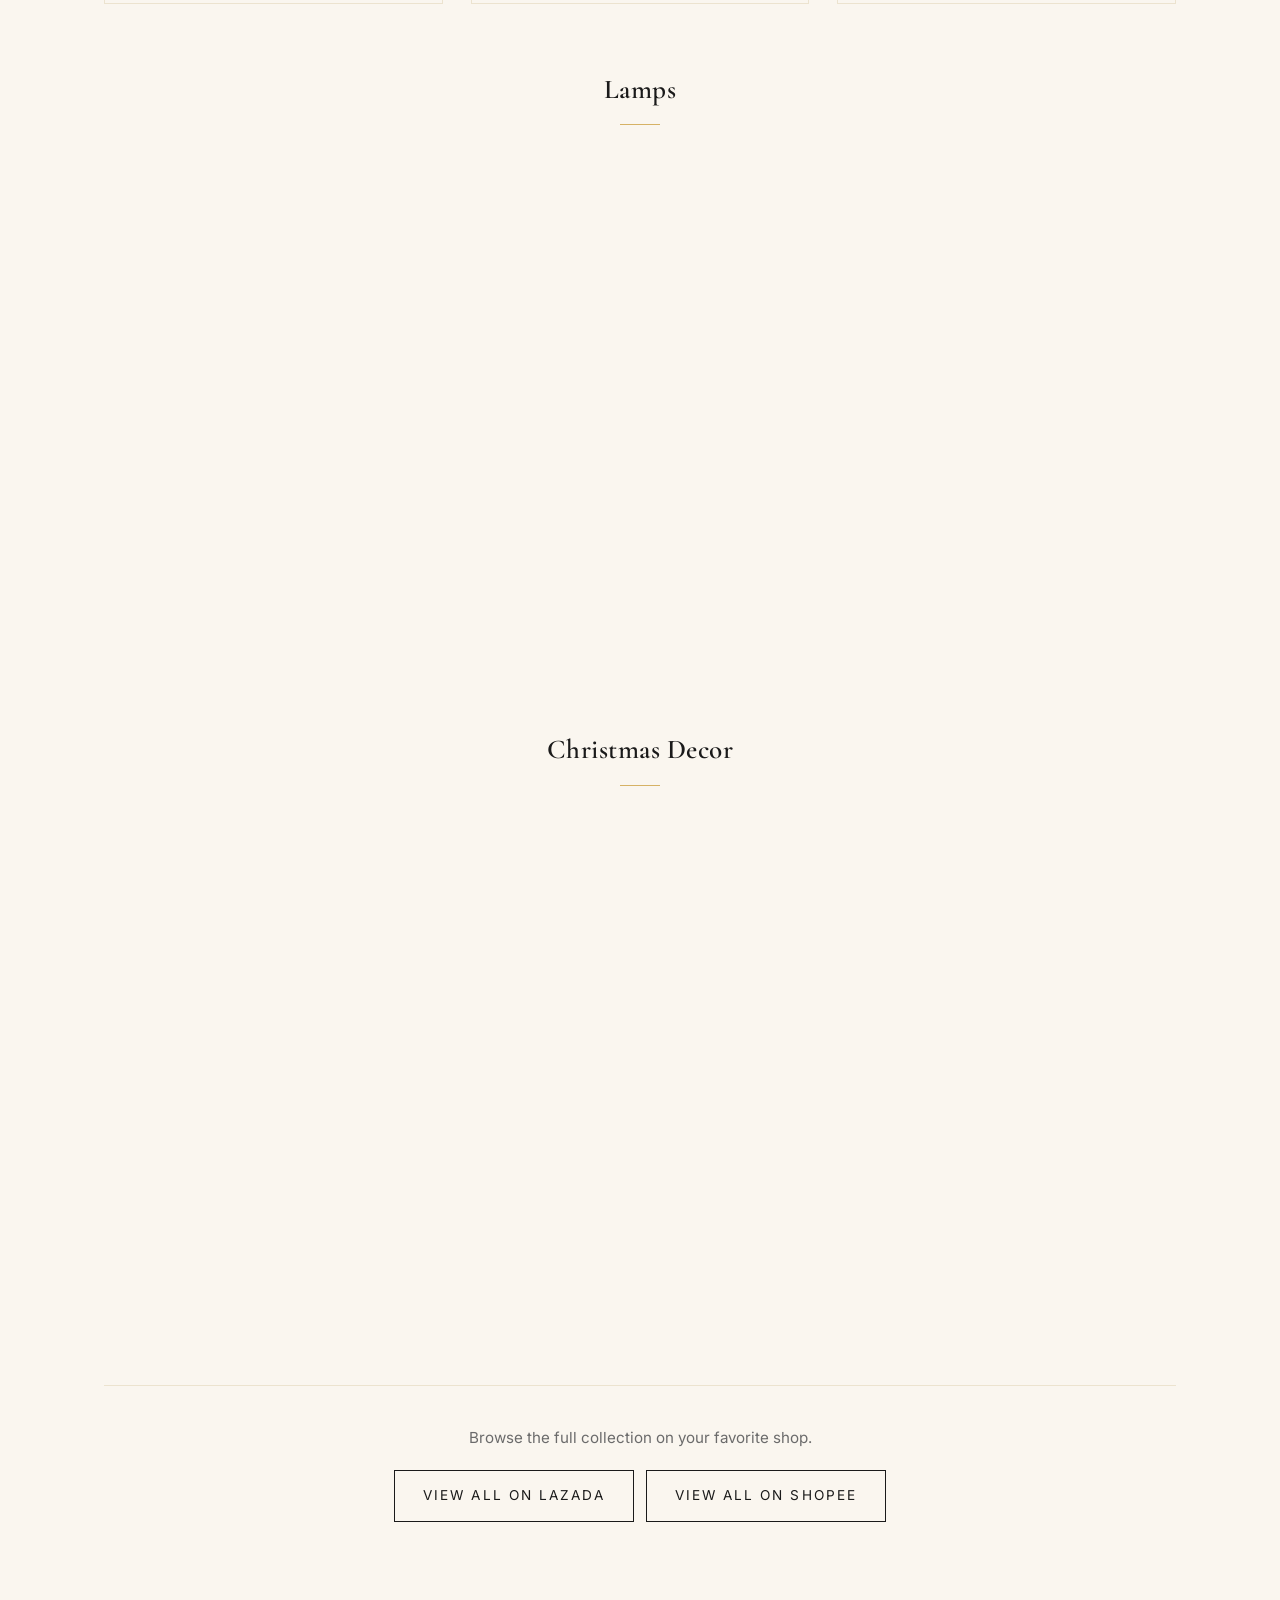
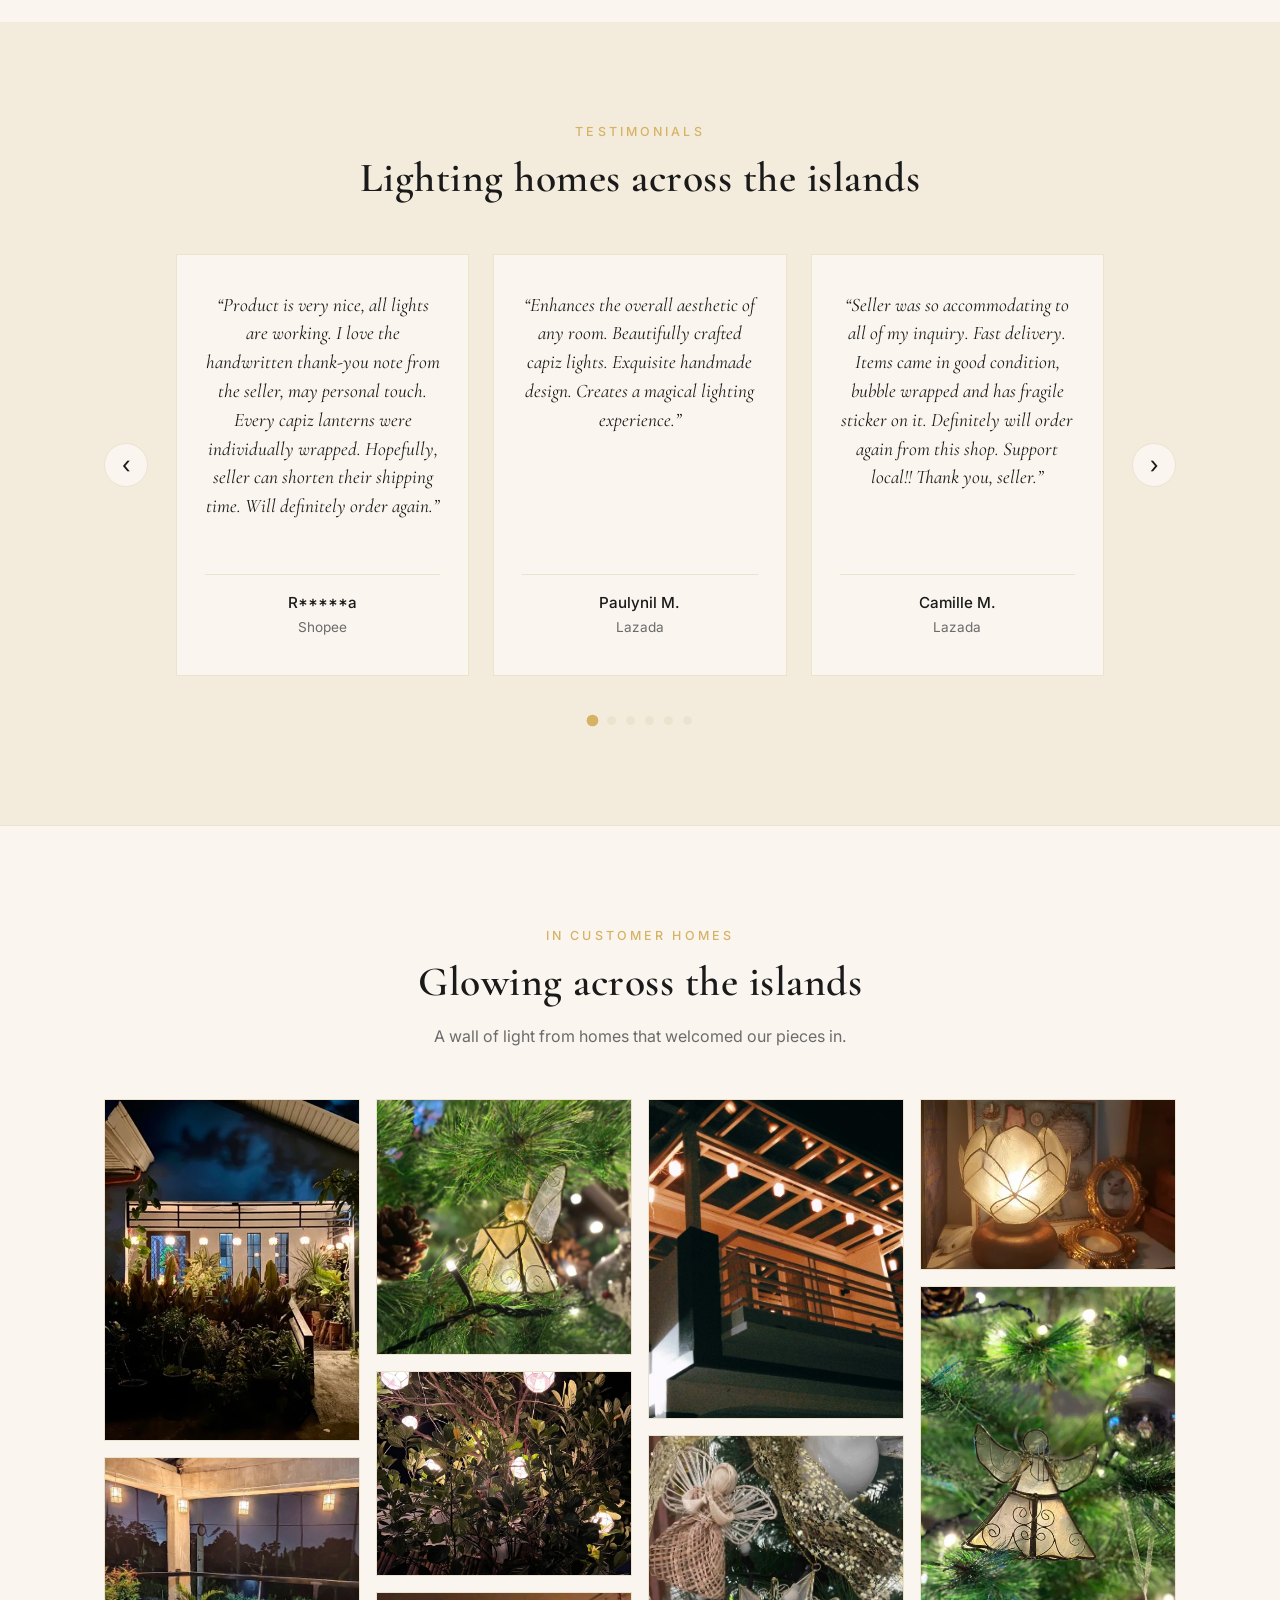
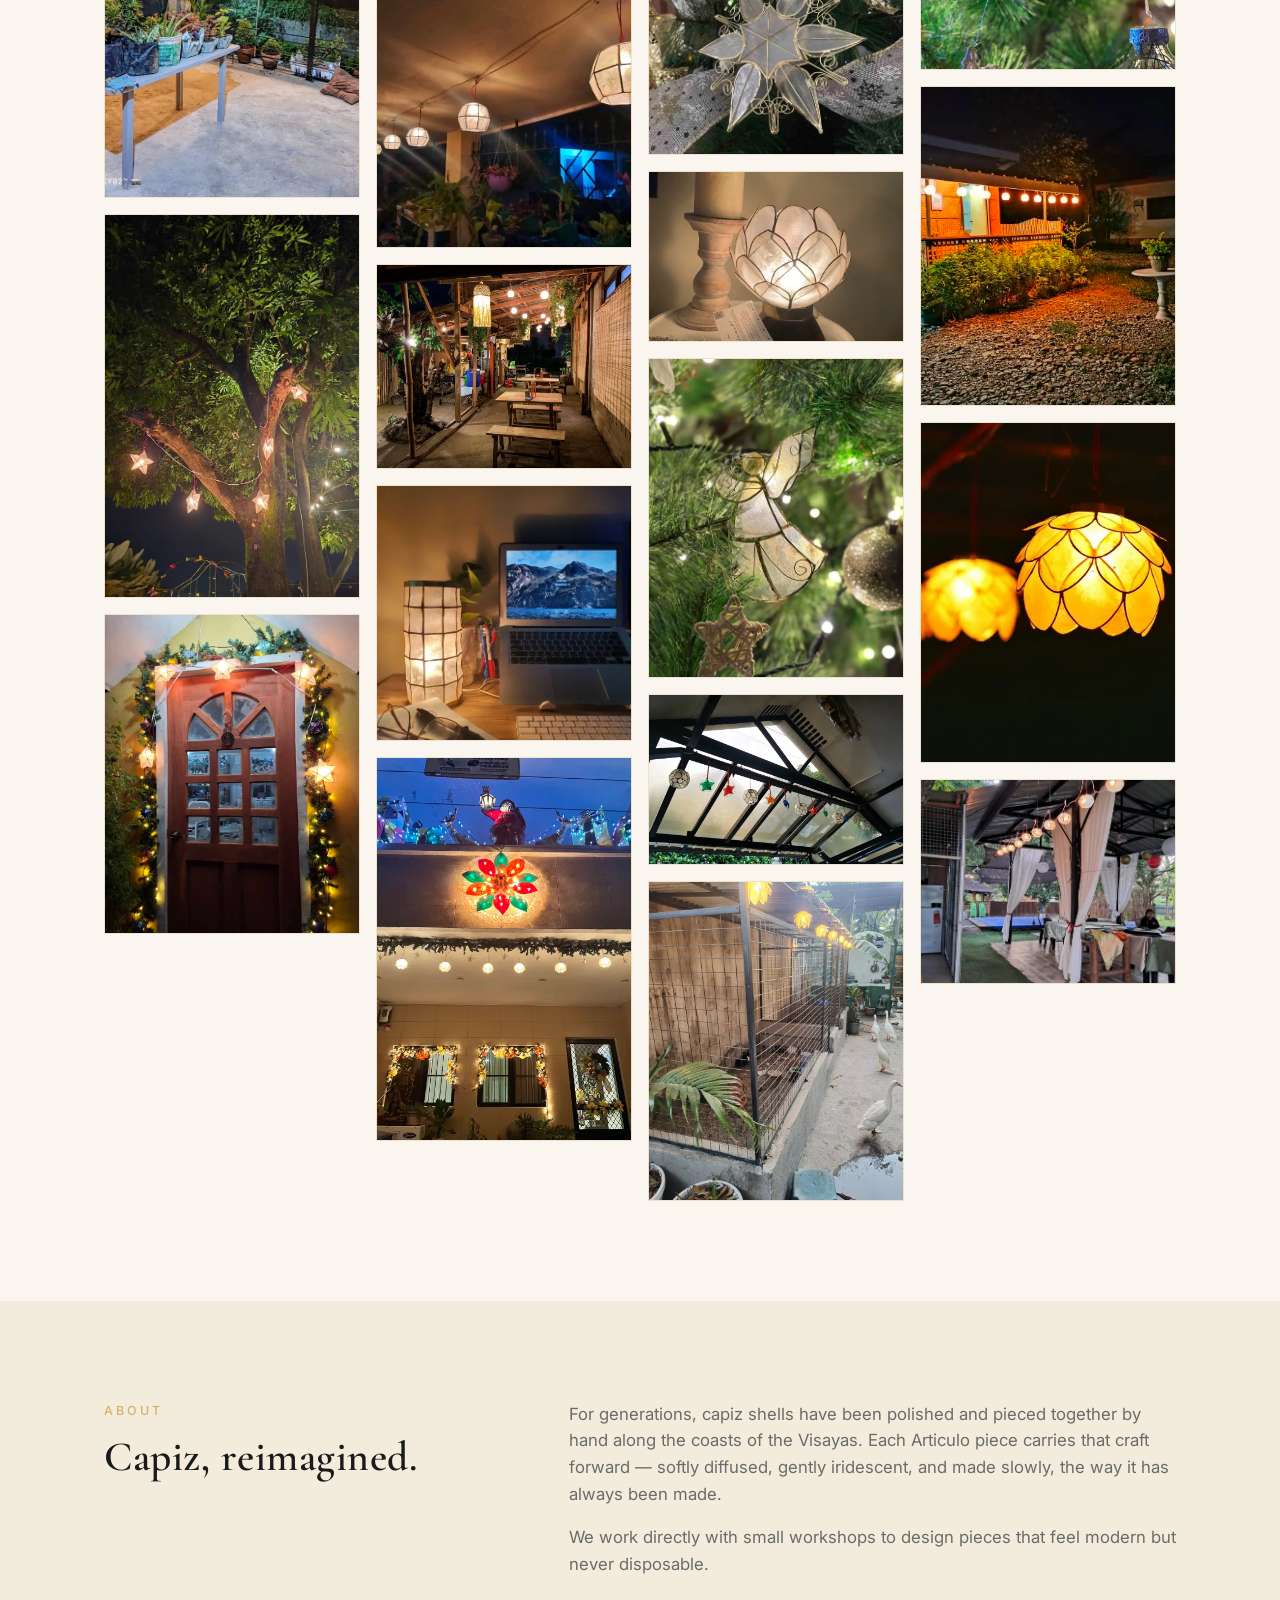
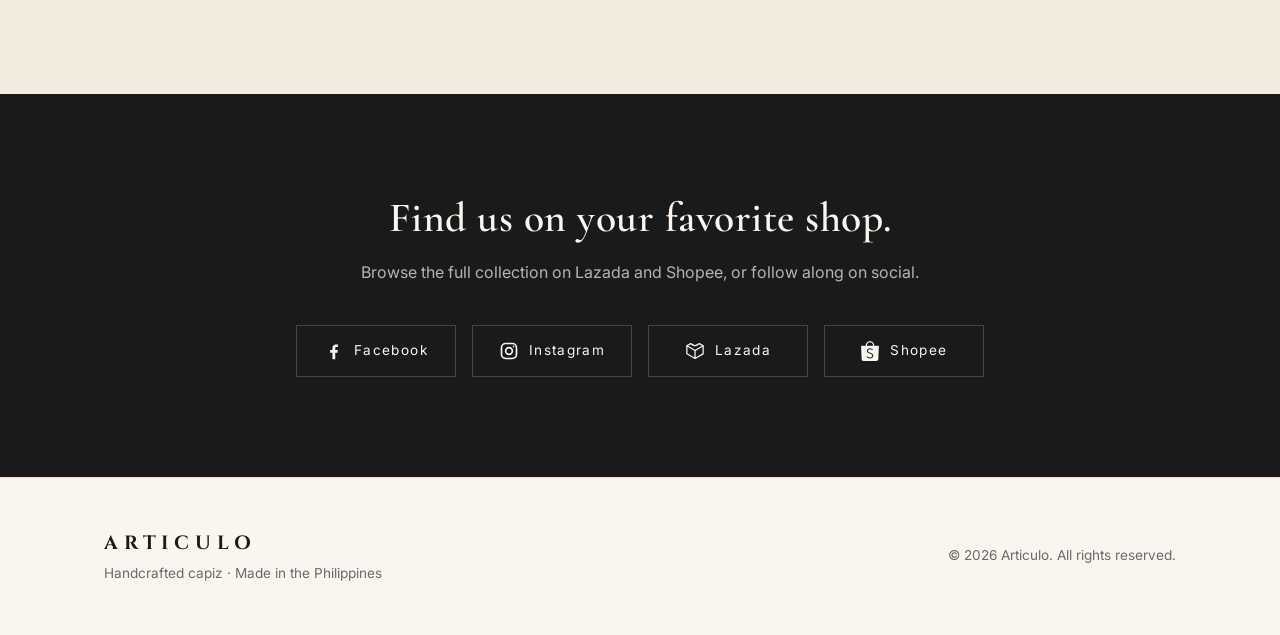
==== commit 62dd29f1: "SEO changes" ====
--- a/index.html
+++ b/index.html
@@ -5,9 +5,9 @@
   <meta charset="UTF-8" />
   <meta name="viewport" content="width=device-width, initial-scale=1.0" />
 
-  <title>Articulo PH</title>
+  <title>Articulo — Capiz Lanterns, Lamps & Christmas Decor</title>
   <meta name="description"
-    content="Articulo creates handcrafted capiz shell handicrafts, made by Filipino artisans. Sculptural, warm-glow lanterns, lamps, chandeliers, and Christmas decor. Shop on Lazada and Shopee." />
+    content="Articulo creates handcrafted capiz shell handicrafts, made by Filipino artisans. Sculptural, warm-glow lanterns, lamps, and Christmas decor. Shop on Lazada and Shopee." />
   <meta name="author" content="Articulo" />
   <meta name="robots" content="index, follow" />
   <meta name="theme-color" content="#d6b265" />
@@ -55,10 +55,10 @@
       "addressCountry": "PH"
     },
     "sameAs": [
-      "https://www.facebook.com/",
-      "https://www.instagram.com/",
-      "https://www.lazada.com.ph/",
-      "https://shopee.ph/"
+      "https://www.facebook.com/ArticuloPH",
+      "https://www.instagram.com/_articulo_",
+      "https://www.lazada.com.ph/shop/articulo",
+      "https://shopee.ph/articulo_"
     ]
   }
   </script>
@@ -88,11 +88,12 @@
     <section class="hero">
       <div class="container hero-inner">
         <div class="hero-copy">
-          <p class="eyebrow">Handcrafted in the Philippines</p>
+          <p class="eyebrow">Capiz Handicrafts · Handcrafted in the Philippines</p>
           <h1>Light, woven from the sea.</h1>
           <p class="lead">
             Capiz shells — translucent, sea-born — shaped by Filipino artisans
-            into sculptural lamps that cast a quiet, amber warmth.
+            into sculptural capiz lanterns, lamps, and Christmas décor
+            that cast a quiet, amber warmth.
           </p>
           <div class="hero-cta">
             <a href="#collection" class="btn btn-primary">Shop the collection</a>
@@ -100,7 +101,7 @@
           </div>
         </div>
         <div class="hero-logo">
-          <img src="./images/brand_logo.png" alt="">
+          <img src="./images/brand_logo.png" alt="Articulo capiz shell handicrafts glowing warmly">
         </div>
       </div>
     </section>
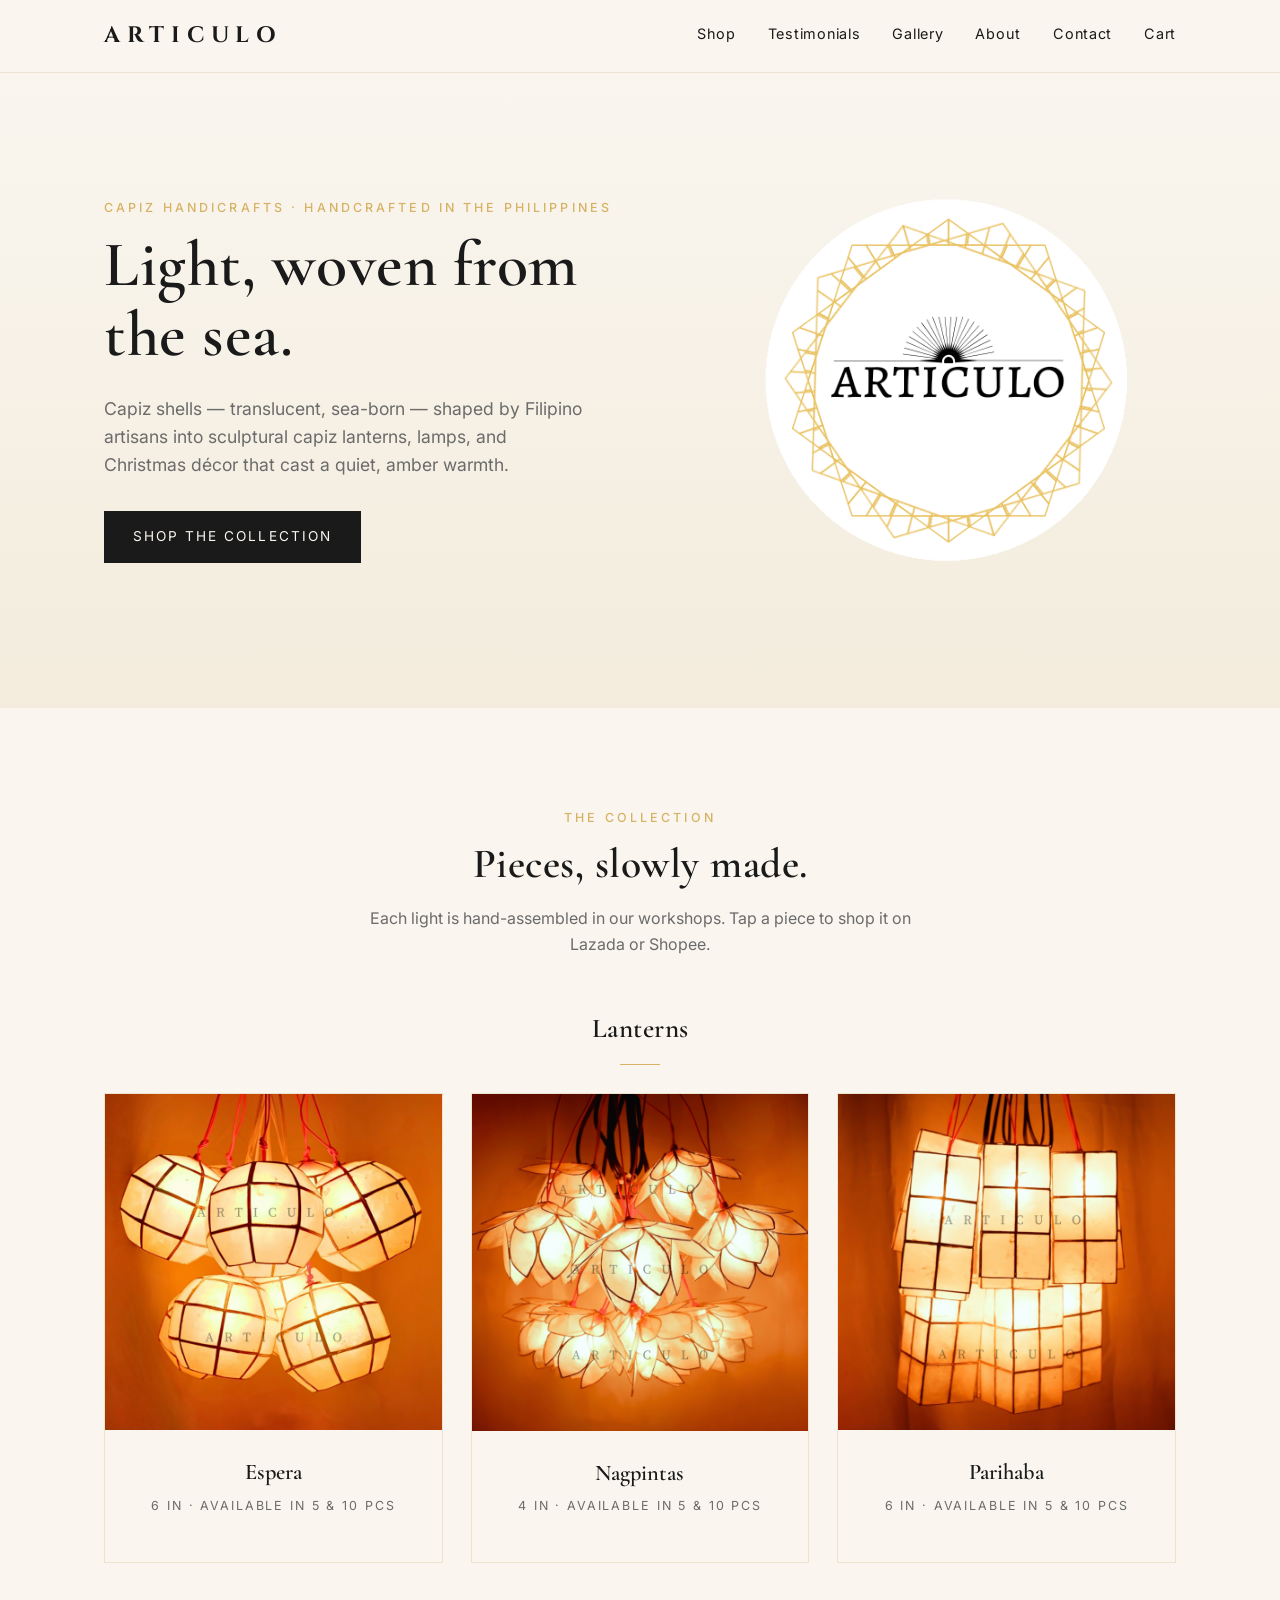
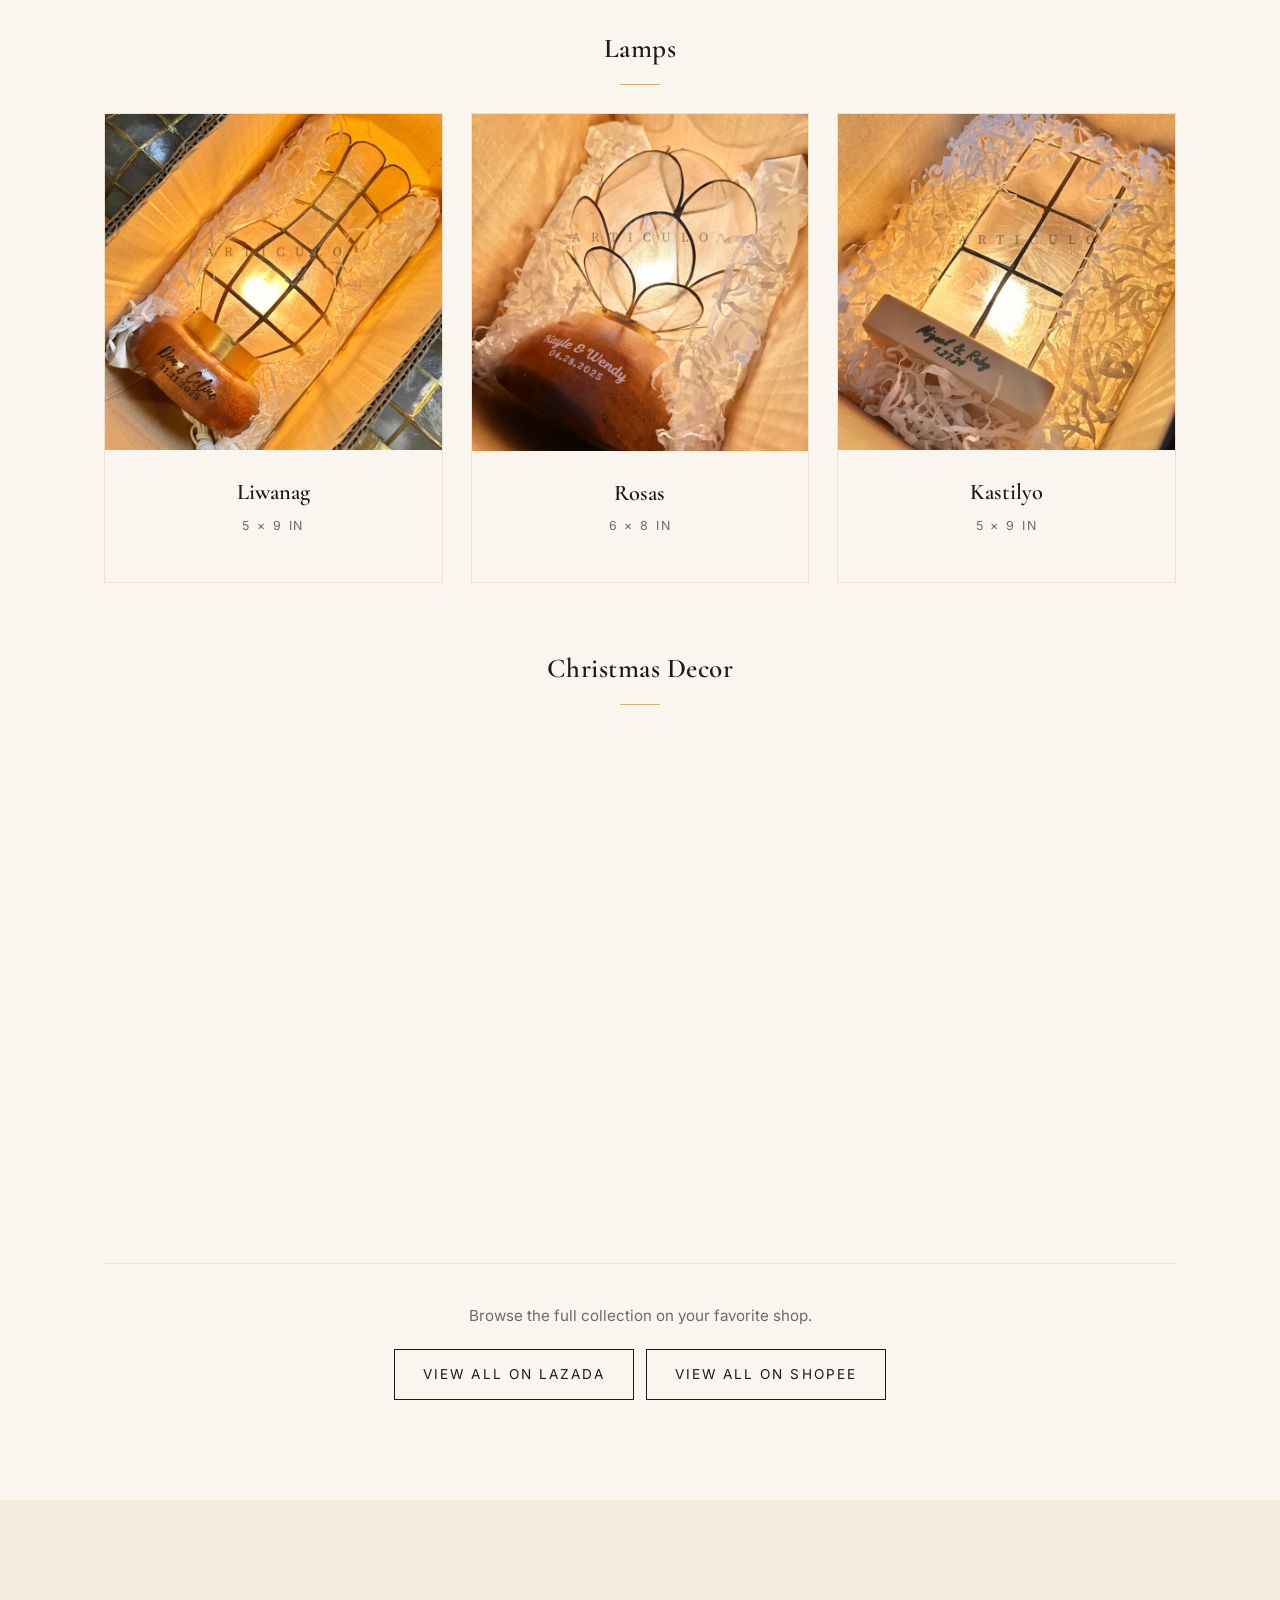
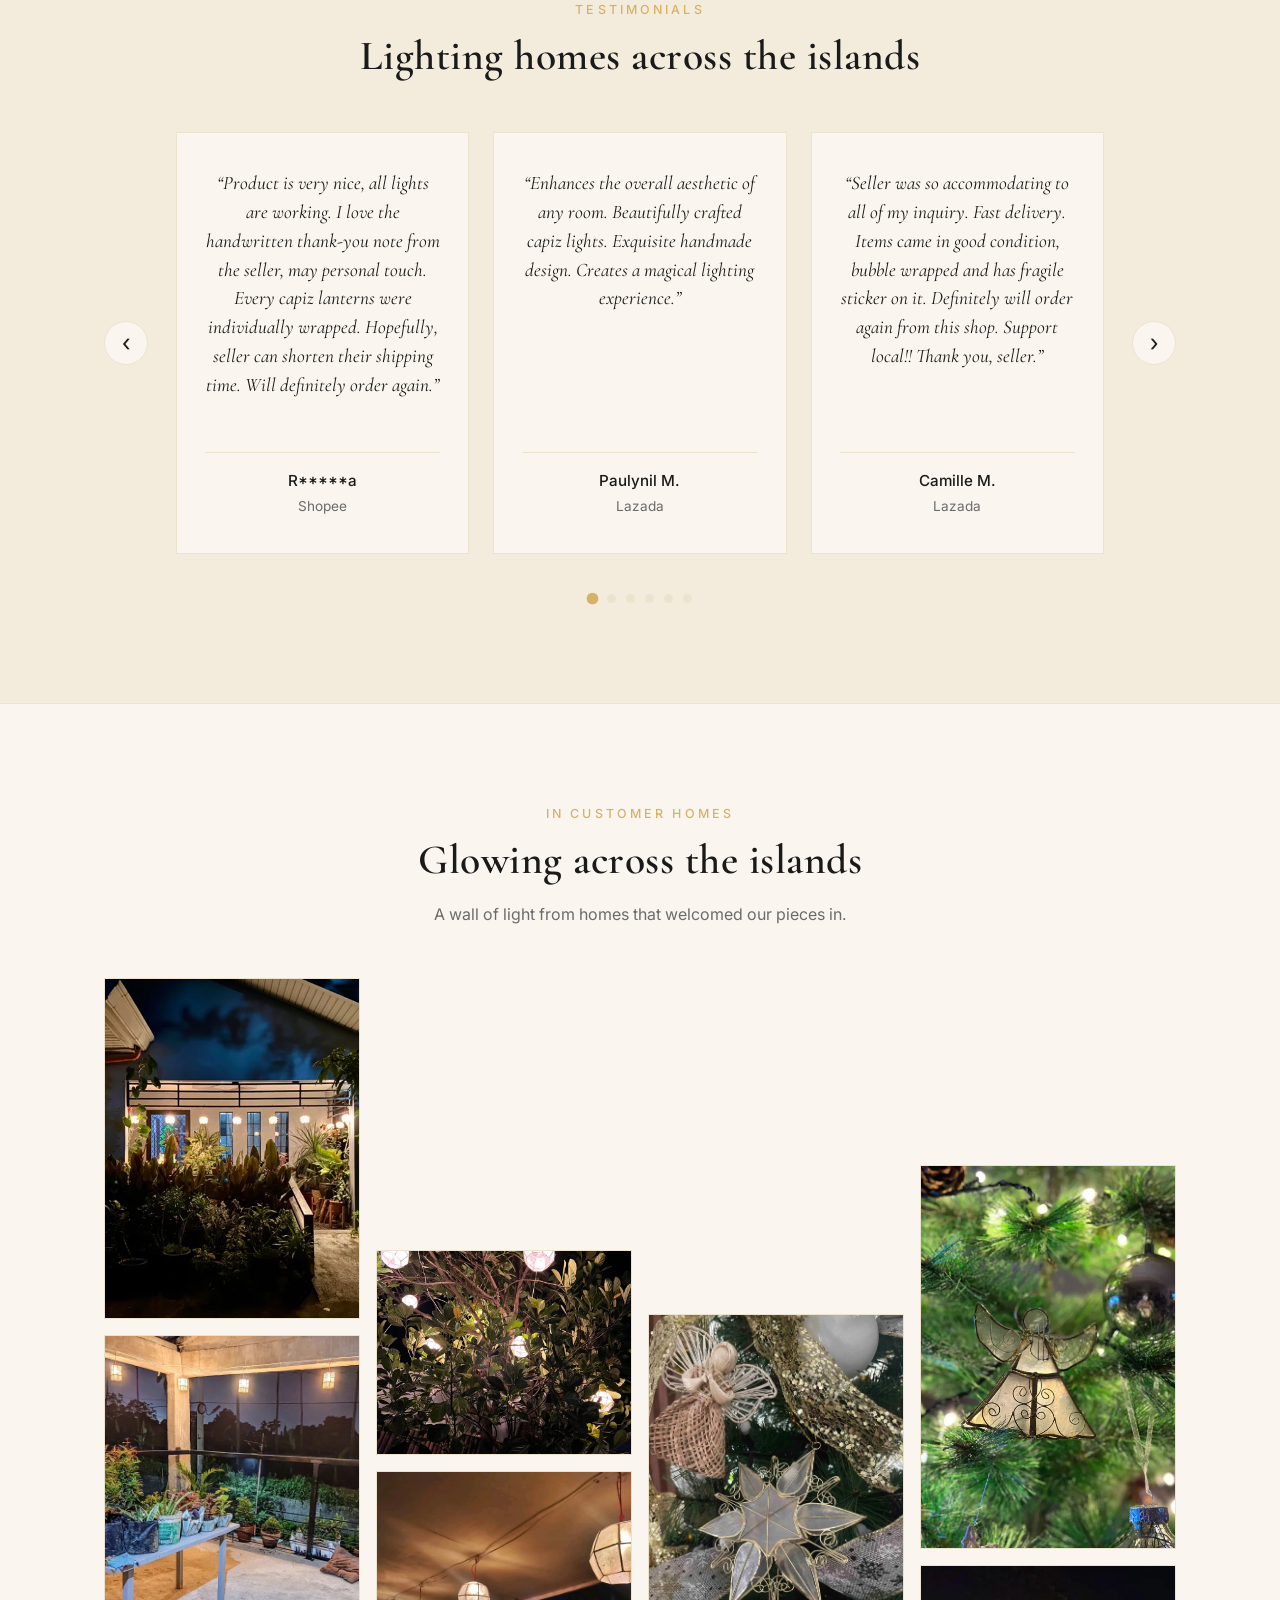
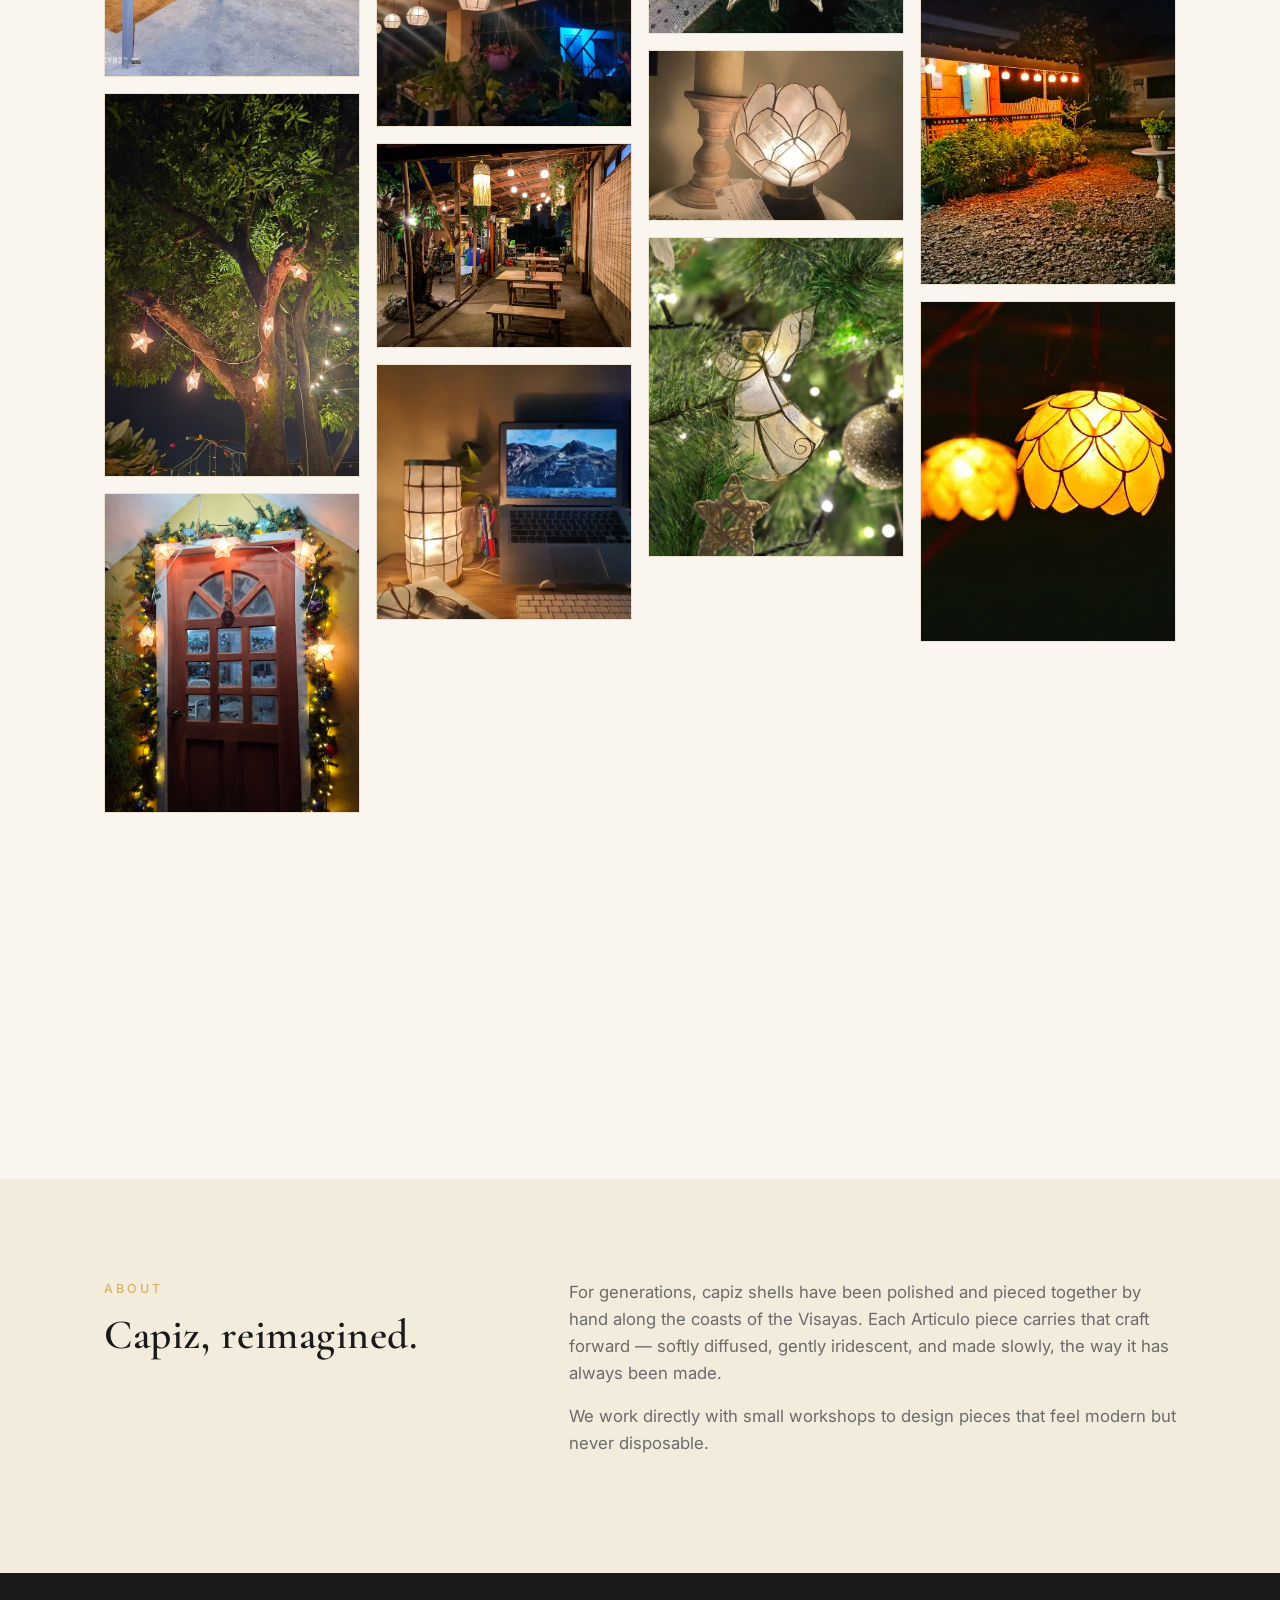
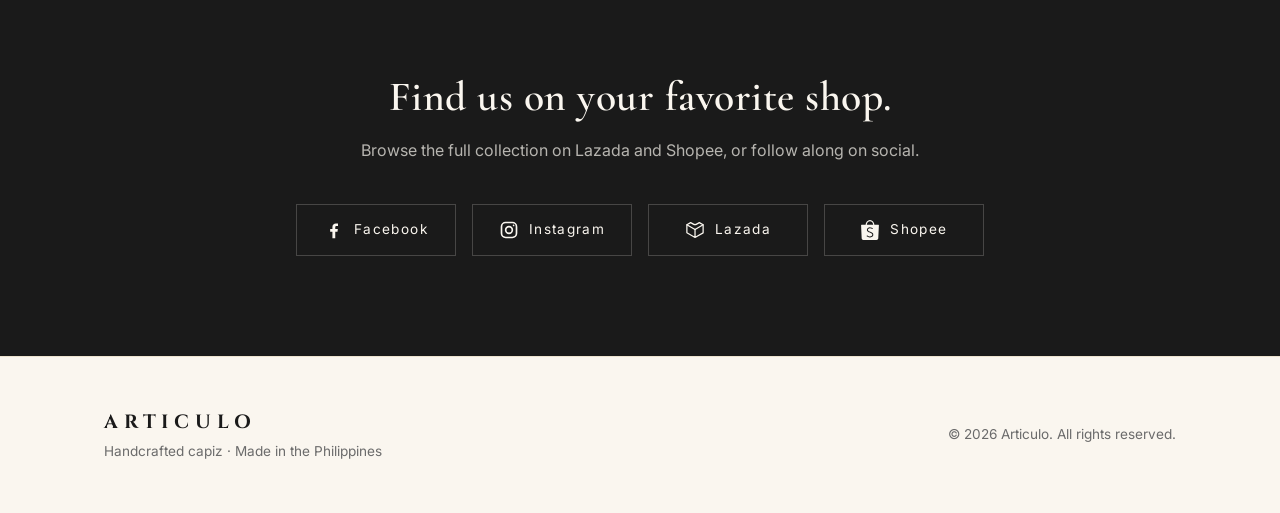
==== commit 07658026: "Google sheet order and added pages for ordering" ====
--- a/index.html
+++ b/index.html
@@ -75,11 +75,12 @@
       </button>
 
       <nav id="primary-nav" class="primary-nav">
-        <a href="#collection">Collection</a>
+        <a href="pages/catalog/">Shop</a>
         <a href="#testimonials">Testimonials</a>
         <a href="#gallery">Gallery</a>
         <a href="#about">About</a>
         <a href="#contact">Contact</a>
+        <a href="pages/order/" class="nav-cart">Cart<span id="cart-count" class="cart-count" hidden>0</span></a>
       </nav>
     </div>
   </header>
@@ -96,7 +97,7 @@
             that cast a quiet, amber warmth.
           </p>
           <div class="hero-cta">
-            <a href="#collection" class="btn btn-primary">Shop the collection</a>
+            <a href="pages/catalog/" class="btn btn-primary">Shop the collection</a>
             <!-- <a href="#about" class="btn btn-ghost">Our story</a> -->
           </div>
         </div>
--- a/styles.css
+++ b/styles.css
@@ -41,6 +41,20 @@
   line-height: 1.6;
   -webkit-font-smoothing: antialiased;
   overflow-x: hidden;
+}
+
+/* Sticky footer: keep the footer at the bottom even on short pages
+   (e.g. the order confirmation screen) */
+body {
+  display: flex;
+  flex-direction: column;
+  min-height: 100vh;
+}
+main {
+  flex: 1 0 auto;
+}
+.site-footer {
+  flex-shrink: 0;
 }
 
 .container {
@@ -1048,6 +1062,13 @@
   .product-grid {
     grid-template-columns: 1fr;
   }
+  .skeleton-grid {
+    grid-template-columns: 1fr;
+  }
+  /* Show only one skeleton card while loading on phones */
+  .skeleton-card:not(:first-child) {
+    display: none;
+  }
   .testimonial {
     padding: 28px 20px;
   }
@@ -1060,3 +1081,87 @@
     flex: 1 1 calc(50% - 10px);
   }
 }
+
+/* ─────────────────────────────────────────────────────────────────────────
+   Shared shop UI (used by /catalog/ and /order/, plus the header cart badge
+   on every page). Page-specific styles live in catalog/catalog.css and
+   order/order.css.
+   ───────────────────────────────────────────────────────────────────────── */
+
+/* Cart link + badge in the header nav (all pages) */
+.nav-cart {
+  position: relative;
+  display: inline-flex;
+  align-items: center;
+  gap: 6px;
+}
+.cart-count {
+  display: inline-flex;
+  align-items: center;
+  justify-content: center;
+  min-width: 18px;
+  height: 18px;
+  padding: 0 5px;
+  border-radius: 9px;
+  background: var(--gold);
+  color: var(--ink);
+  font-size: 0.7rem;
+  font-weight: 600;
+  line-height: 1;
+}
+
+/* Buttons rendered as <button> need a few resets to match the <a> .btn */
+button.btn {
+  font-family: inherit;
+  cursor: pointer;
+}
+button.btn[disabled] {
+  opacity: 0.45;
+  cursor: not-allowed;
+}
+
+/* Quantity stepper (shared by the catalog cards and the cart lines) */
+.qty-stepper {
+  display: inline-flex;
+  align-items: center;
+  border: 1px solid var(--border);
+}
+.qty-stepper[hidden] {
+  display: none;
+}
+.qty-btn {
+  width: 38px;
+  height: 38px;
+  border: none;
+  background: transparent;
+  color: var(--ink);
+  font-size: 1.1rem;
+  cursor: pointer;
+  transition: background 0.2s ease;
+}
+.qty-btn:hover {
+  background: var(--cream-2);
+}
+.qty-input {
+  width: 46px;
+  height: 38px;
+  border: none;
+  border-left: 1px solid var(--border);
+  border-right: 1px solid var(--border);
+  text-align: center;
+  font-family: inherit;
+  font-size: 0.95rem;
+  background: transparent;
+  color: var(--ink);
+  -moz-appearance: textfield;
+}
+.qty-input::-webkit-outer-spin-button,
+.qty-input::-webkit-inner-spin-button {
+  -webkit-appearance: none;
+  margin: 0;
+}
+
+/* Ensure the hidden attribute always wins over display rules */
+[hidden] {
+  display: none !important;
+}
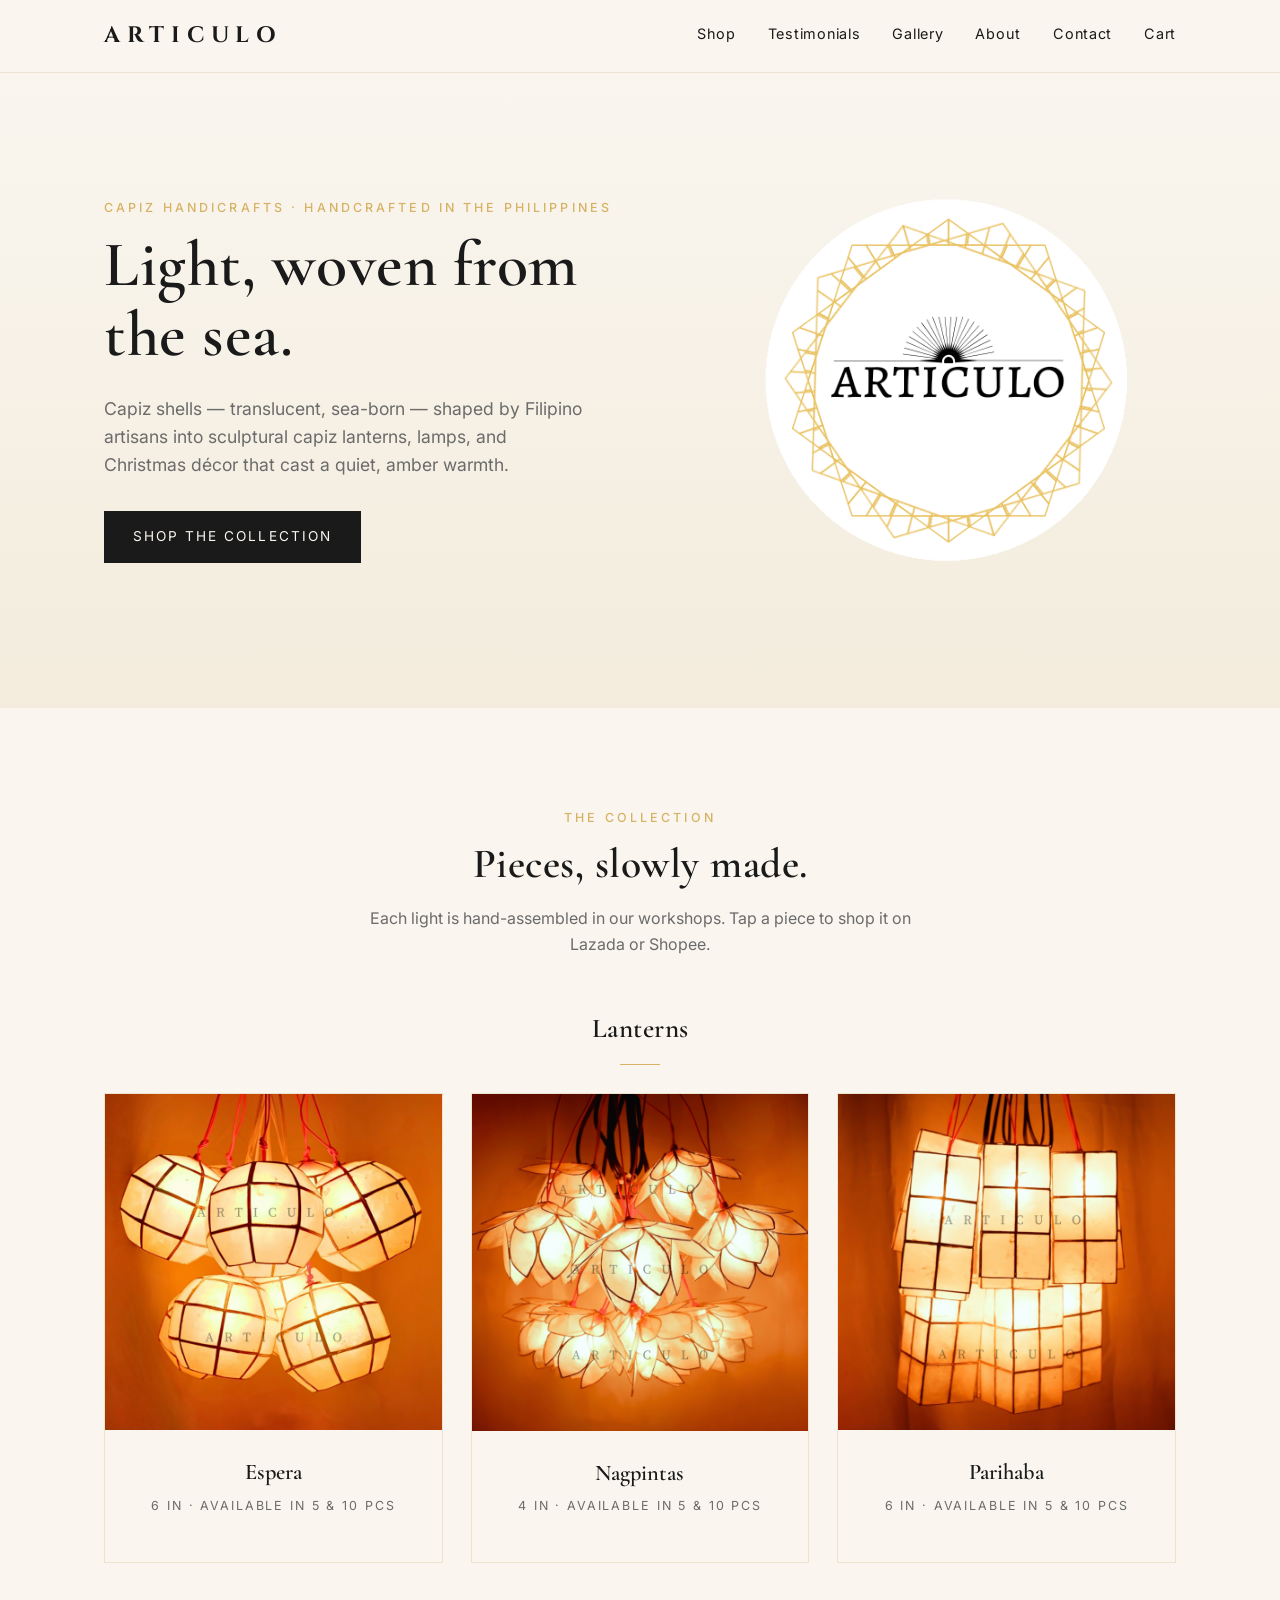
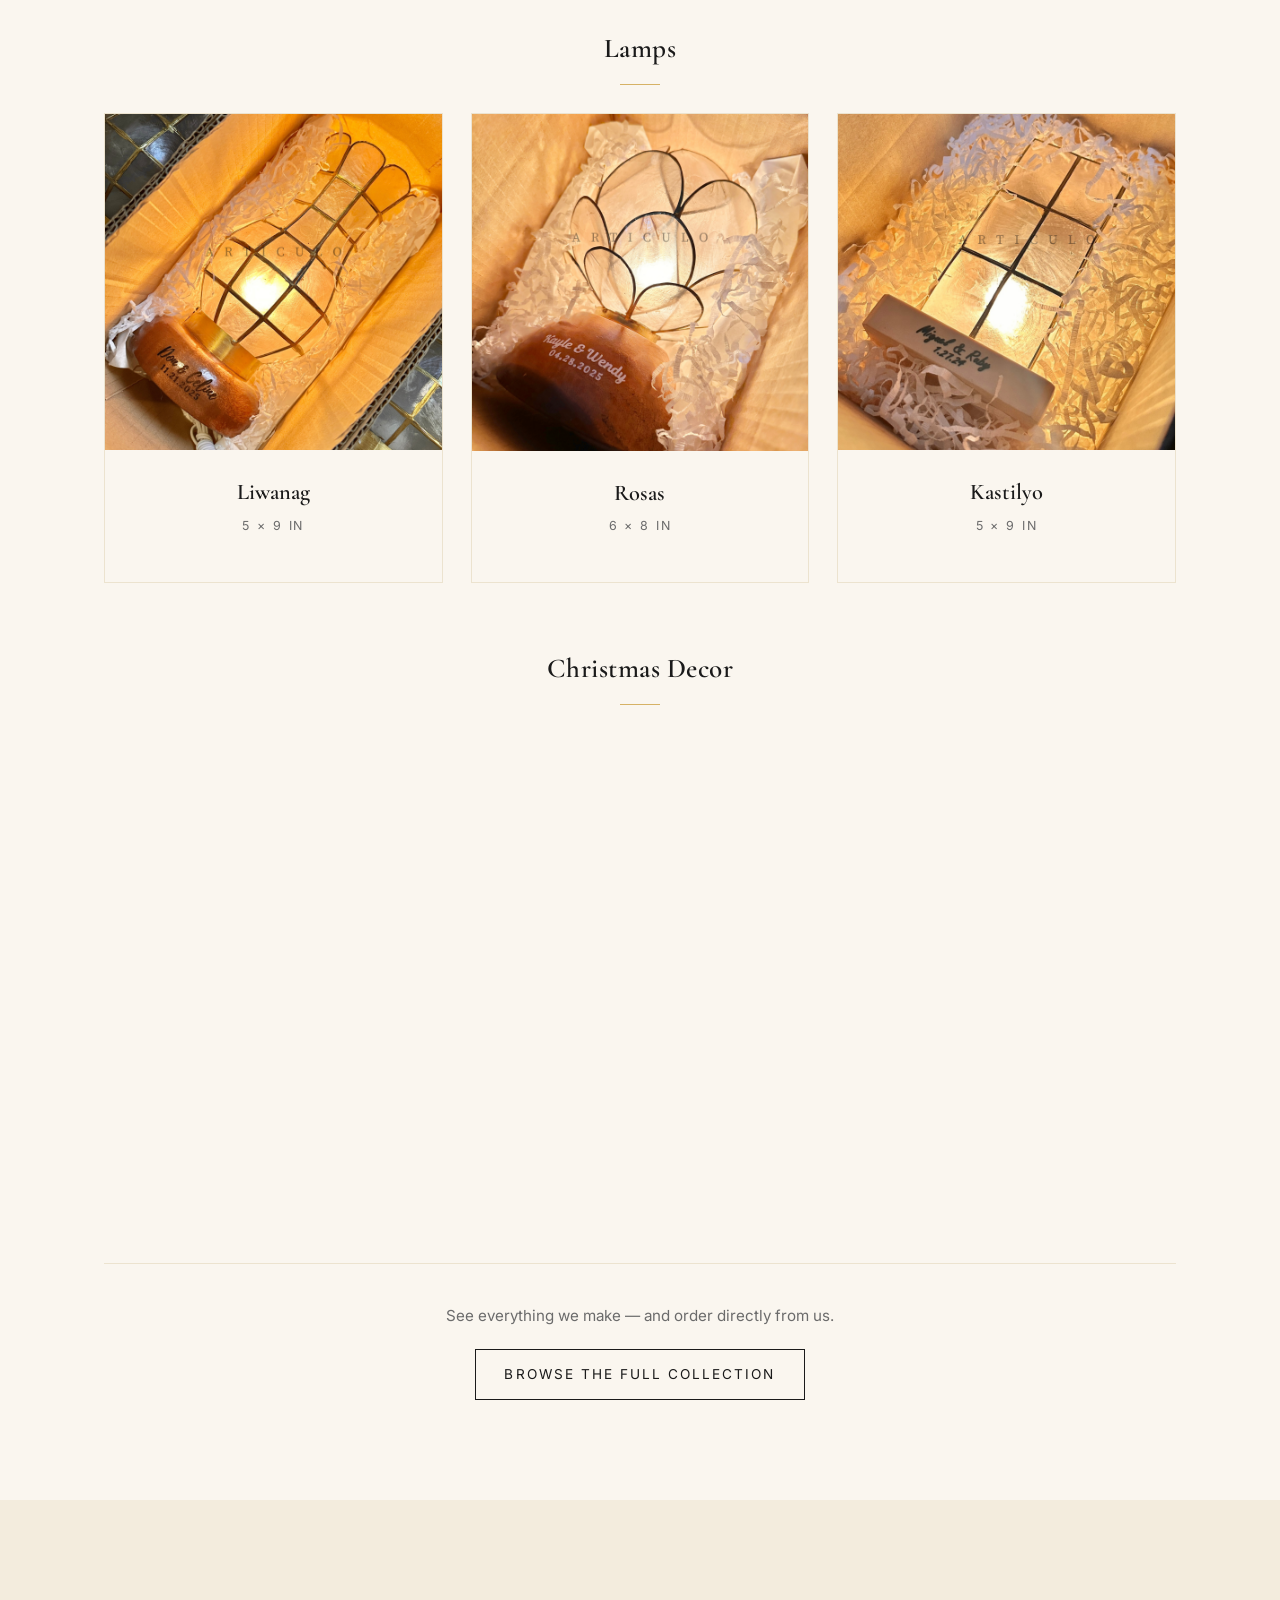
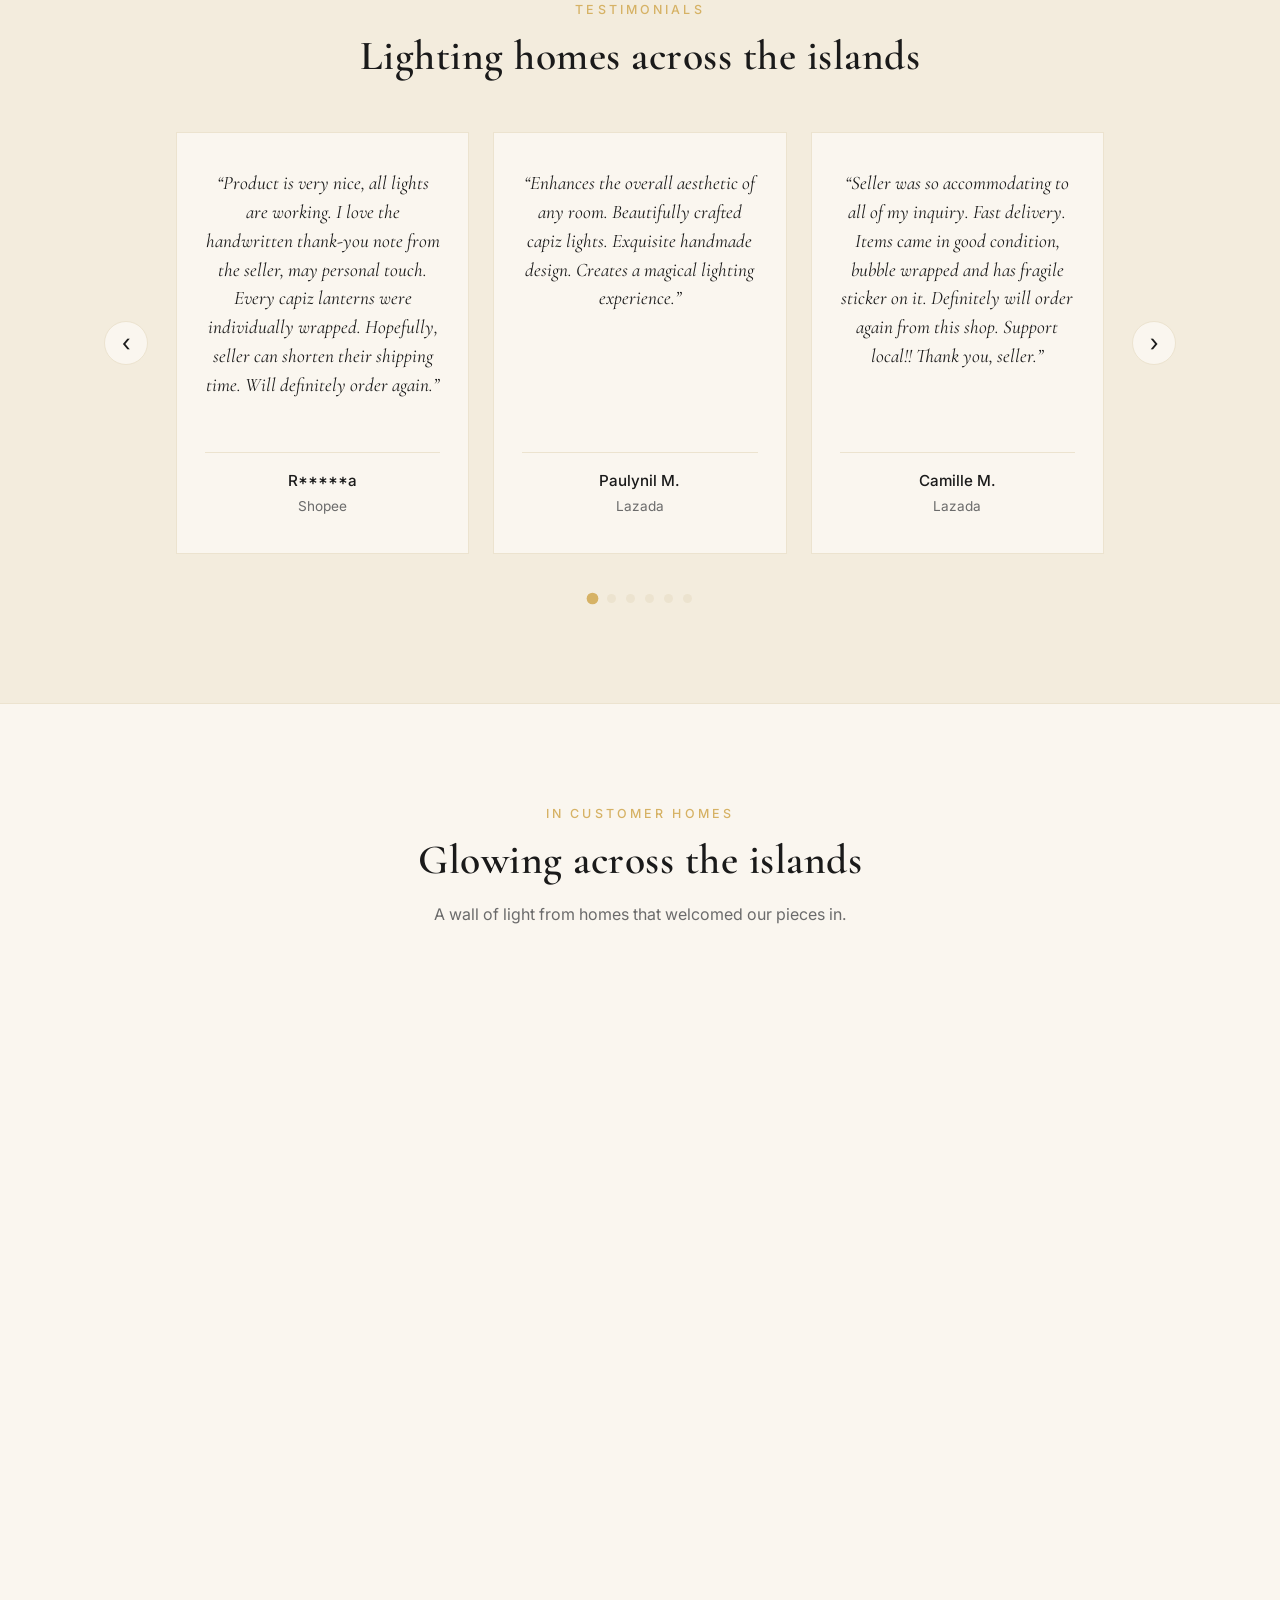
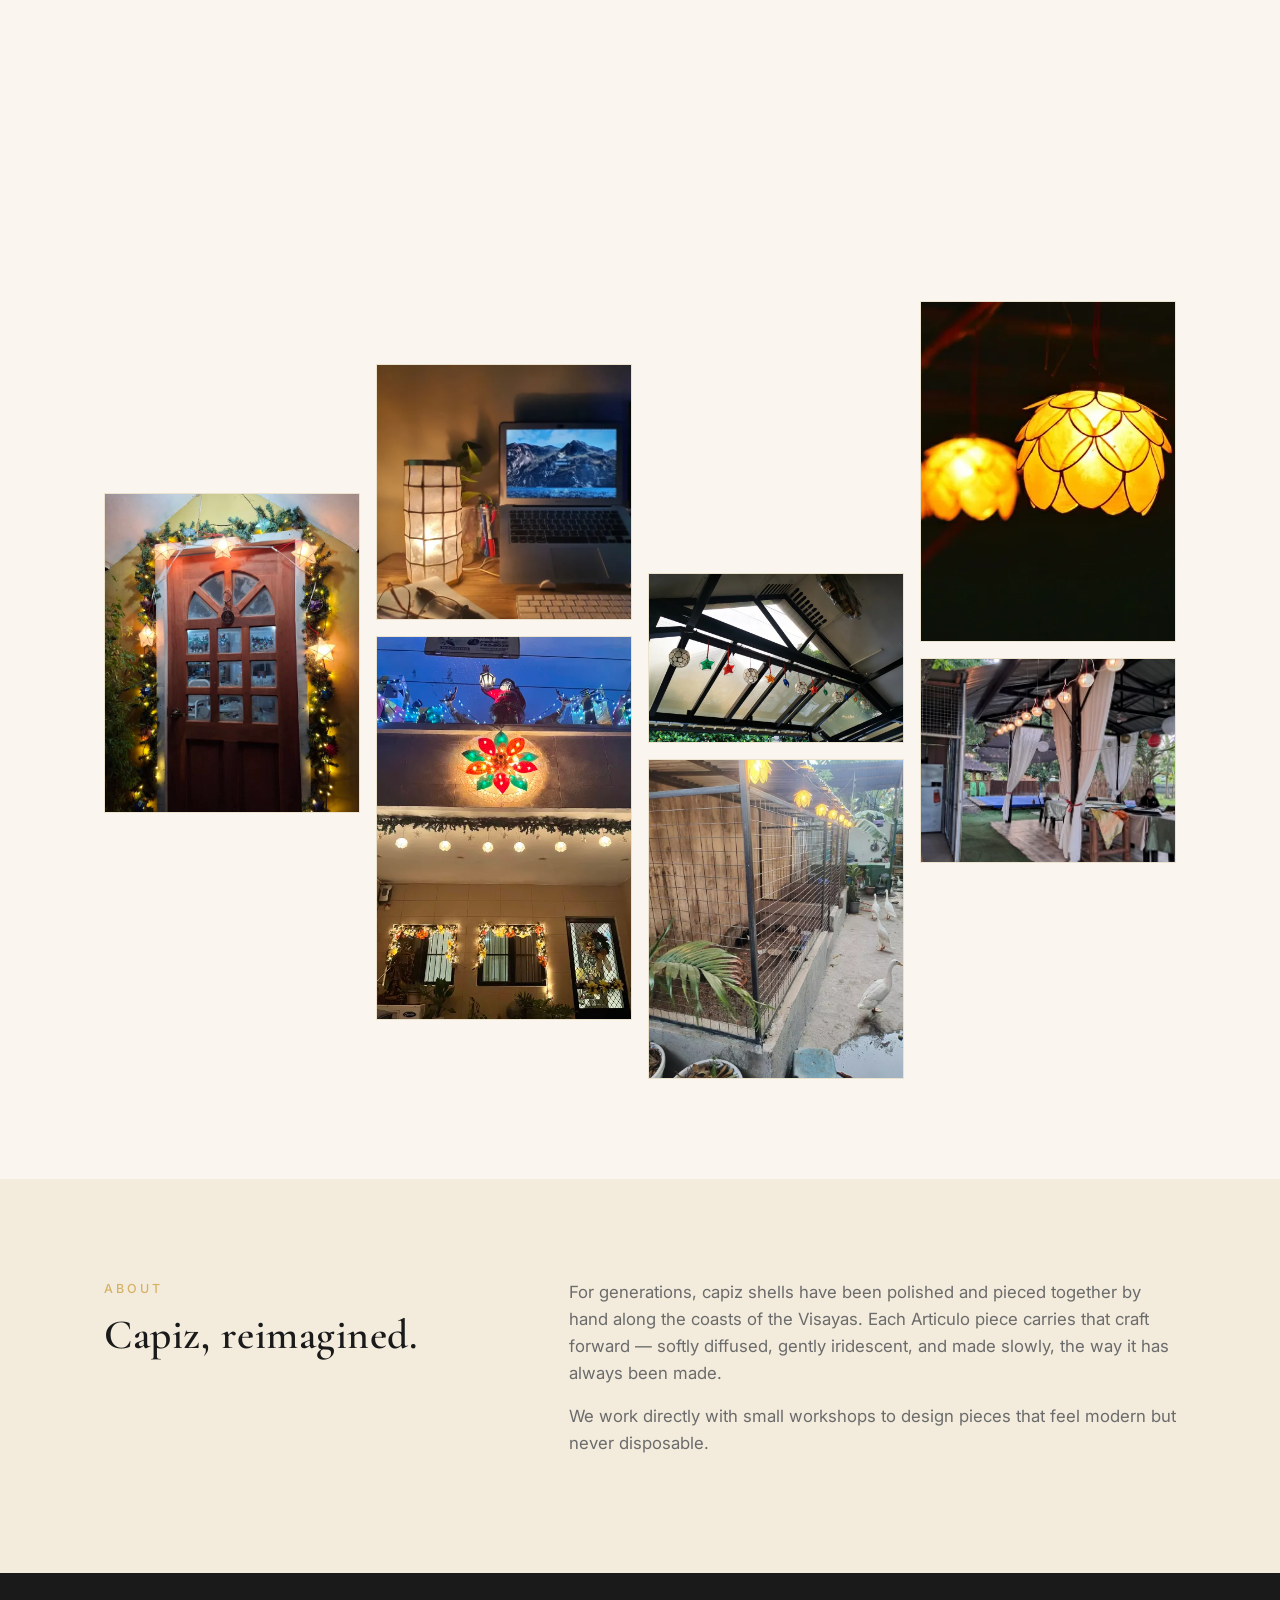
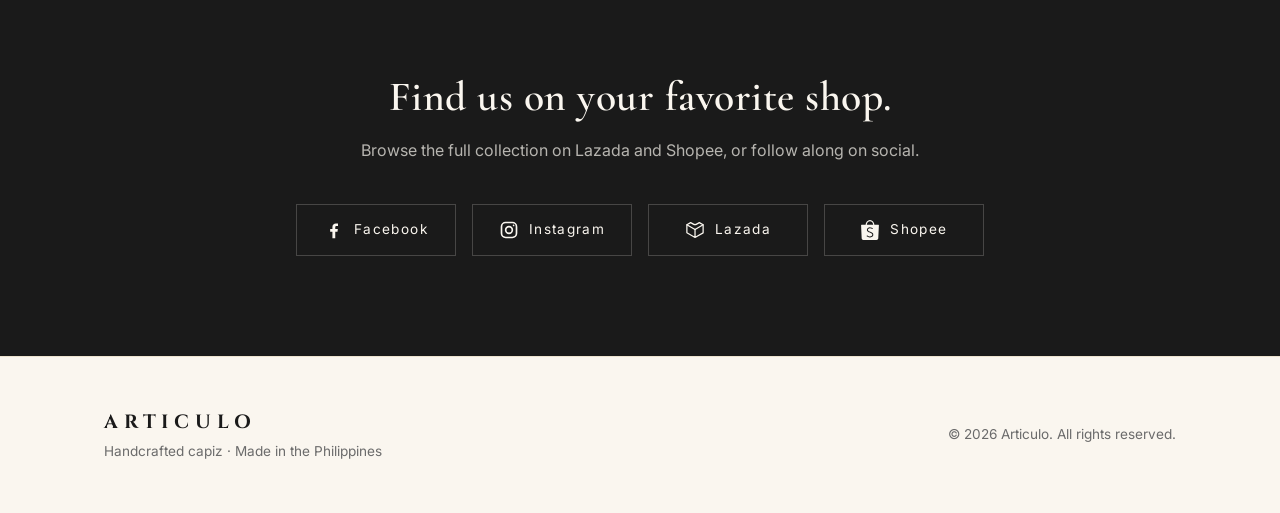
==== commit edb34d77: "remove lazada and shopee on collection section" ====
--- a/index.html
+++ b/index.html
@@ -127,12 +127,9 @@
         </div>
 
         <div class="collection-cta">
-          <p class="collection-cta-text">Browse the full collection on your favorite shop.</p>
+          <p class="collection-cta-text">See everything we make — and order directly from us.</p>
           <div class="collection-cta-buttons">
-            <a href="https://www.lazada.com.ph/shop/articulo" target="_blank" rel="noopener" class="btn btn-ghost">View
-              all on Lazada</a>
-            <a href="https://shopee.ph/articulo_" target="_blank" rel="noopener" class="btn btn-ghost">View all on
-              Shopee</a>
+            <a href="pages/catalog/" class="btn btn-ghost">Browse the full collection</a>
           </div>
         </div>
       </div>
